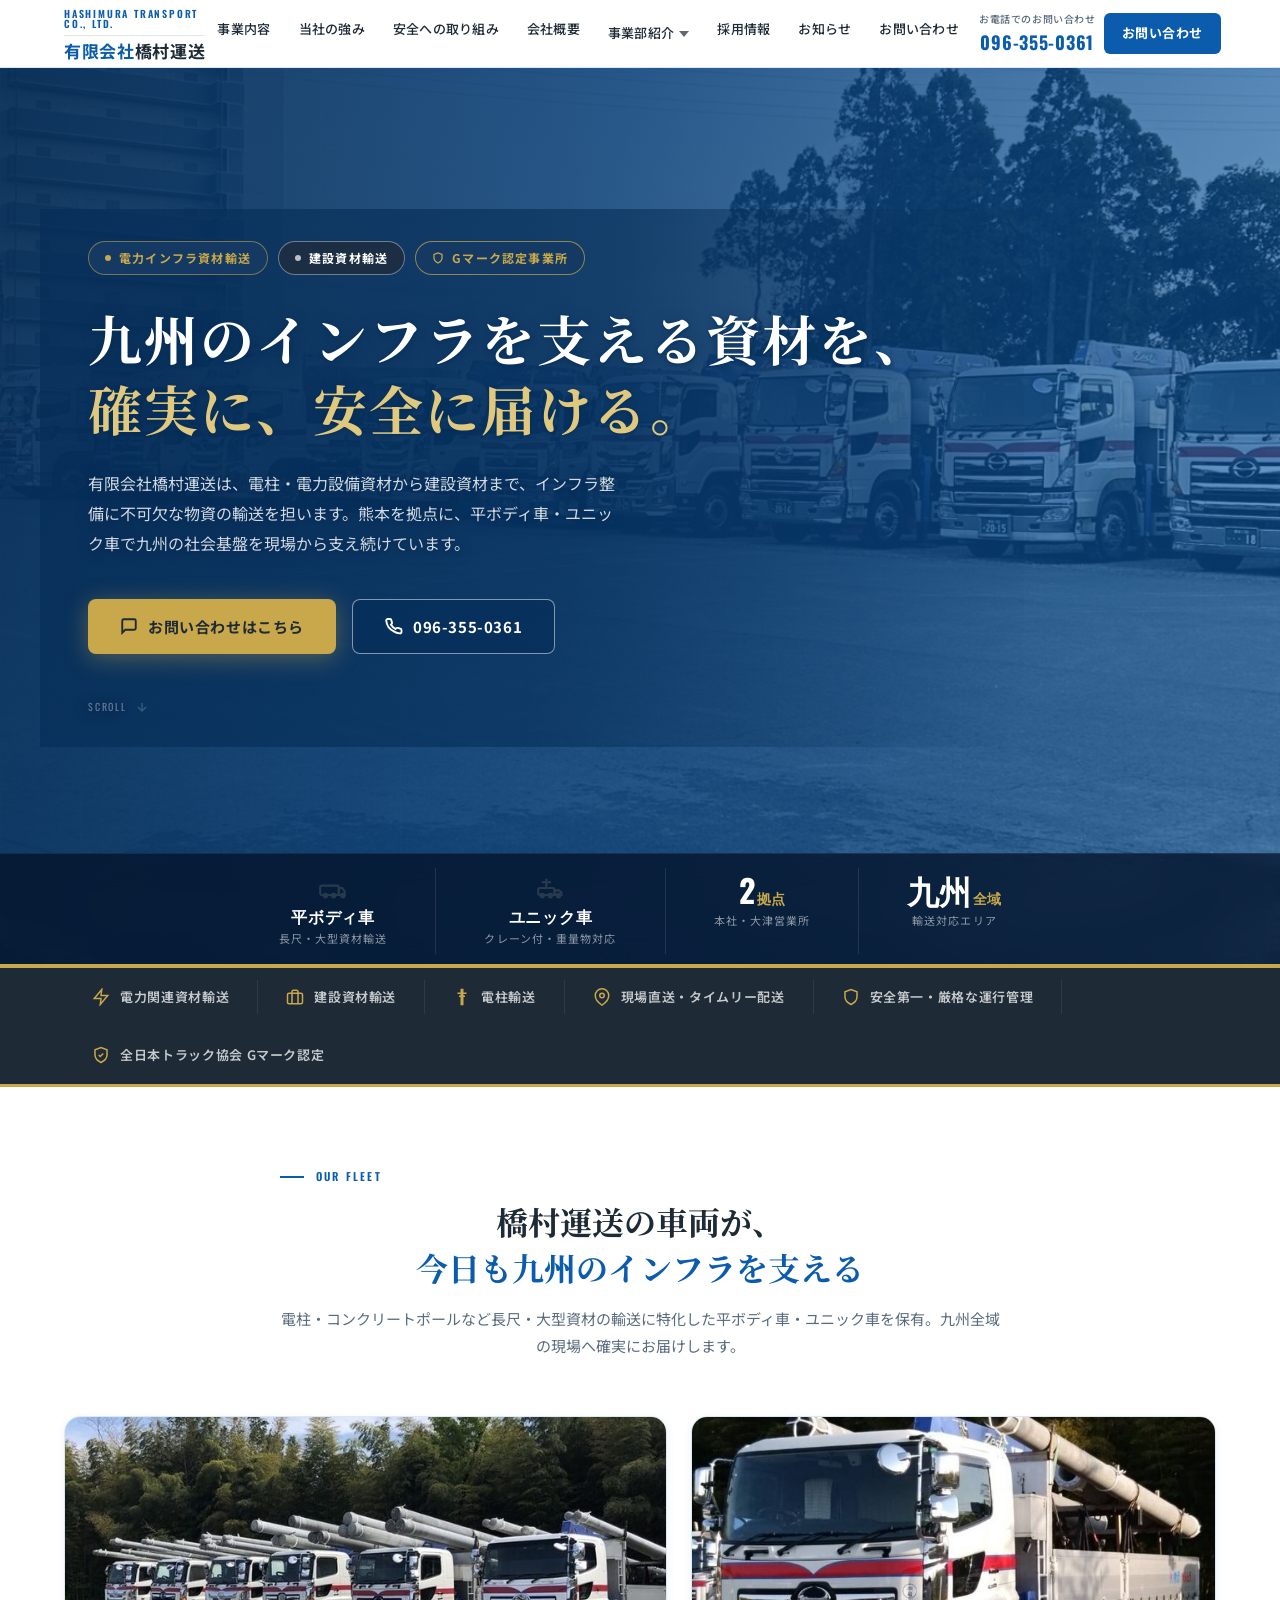
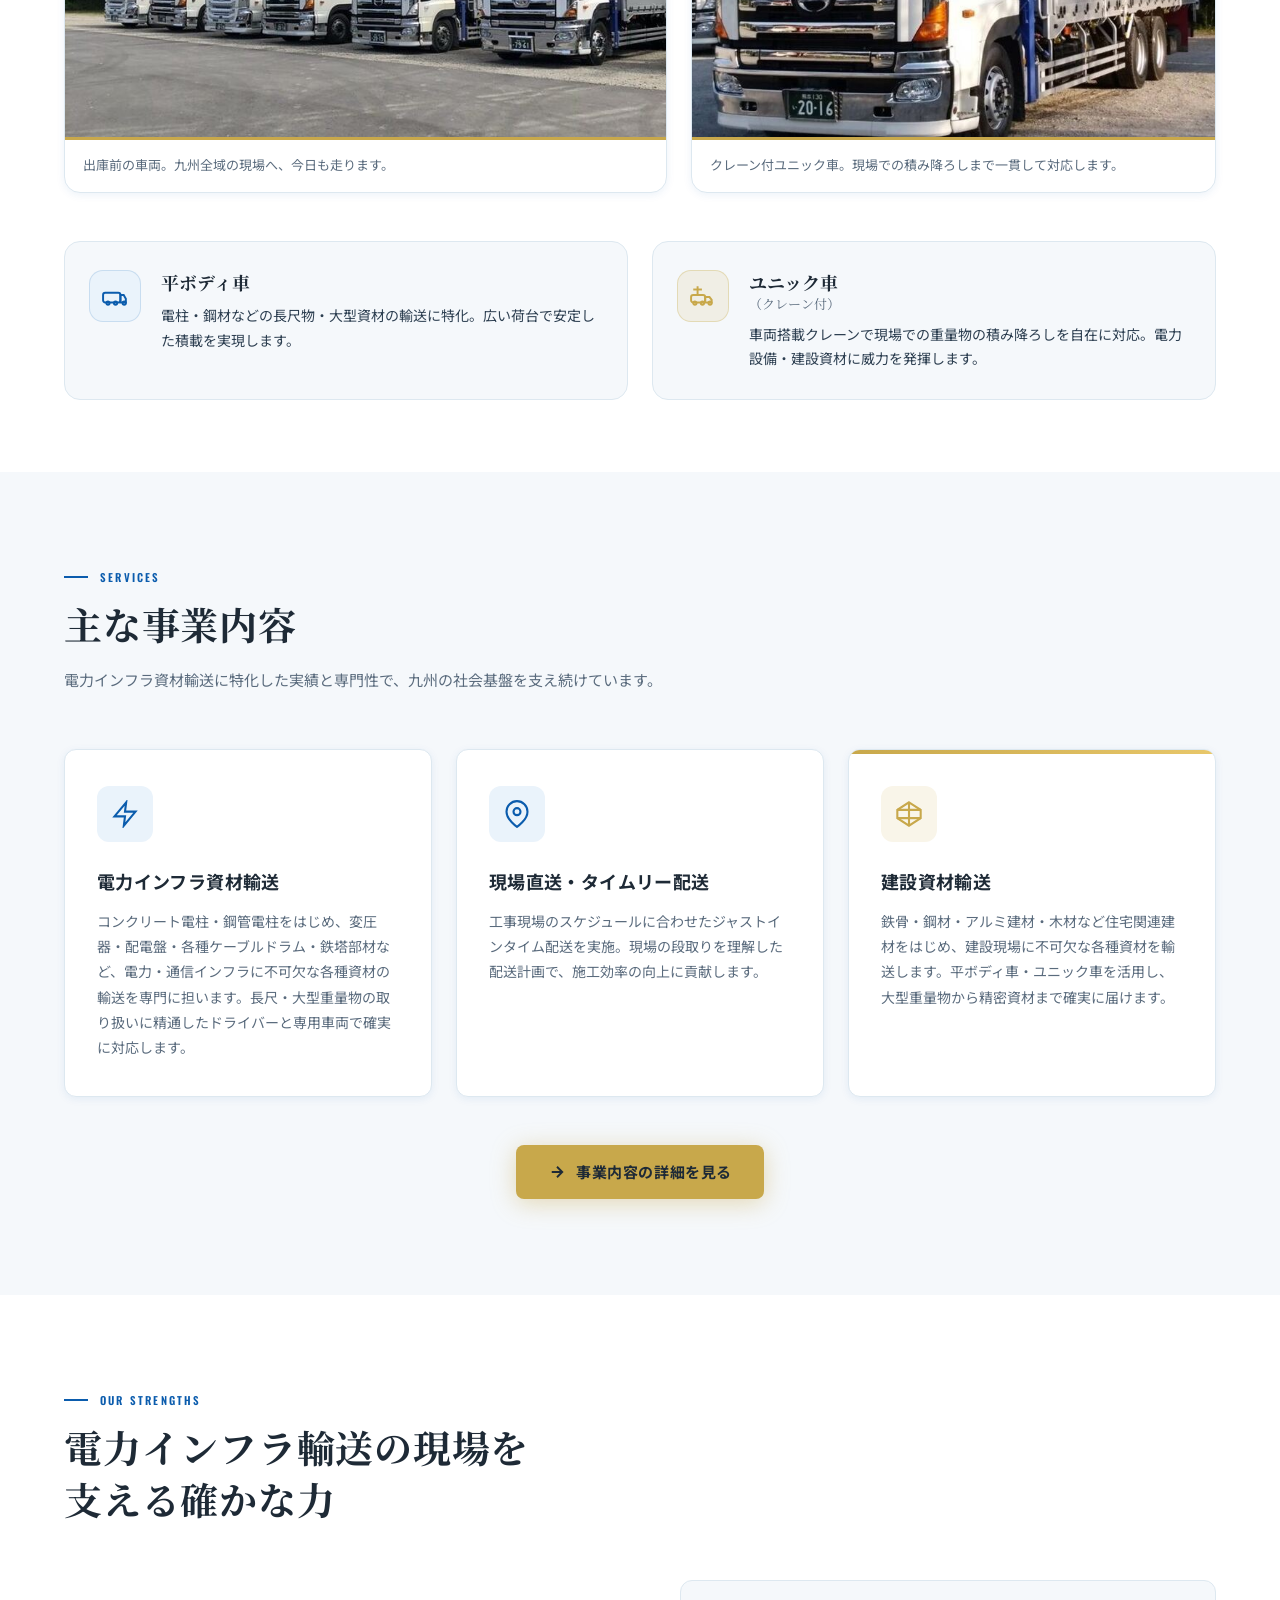
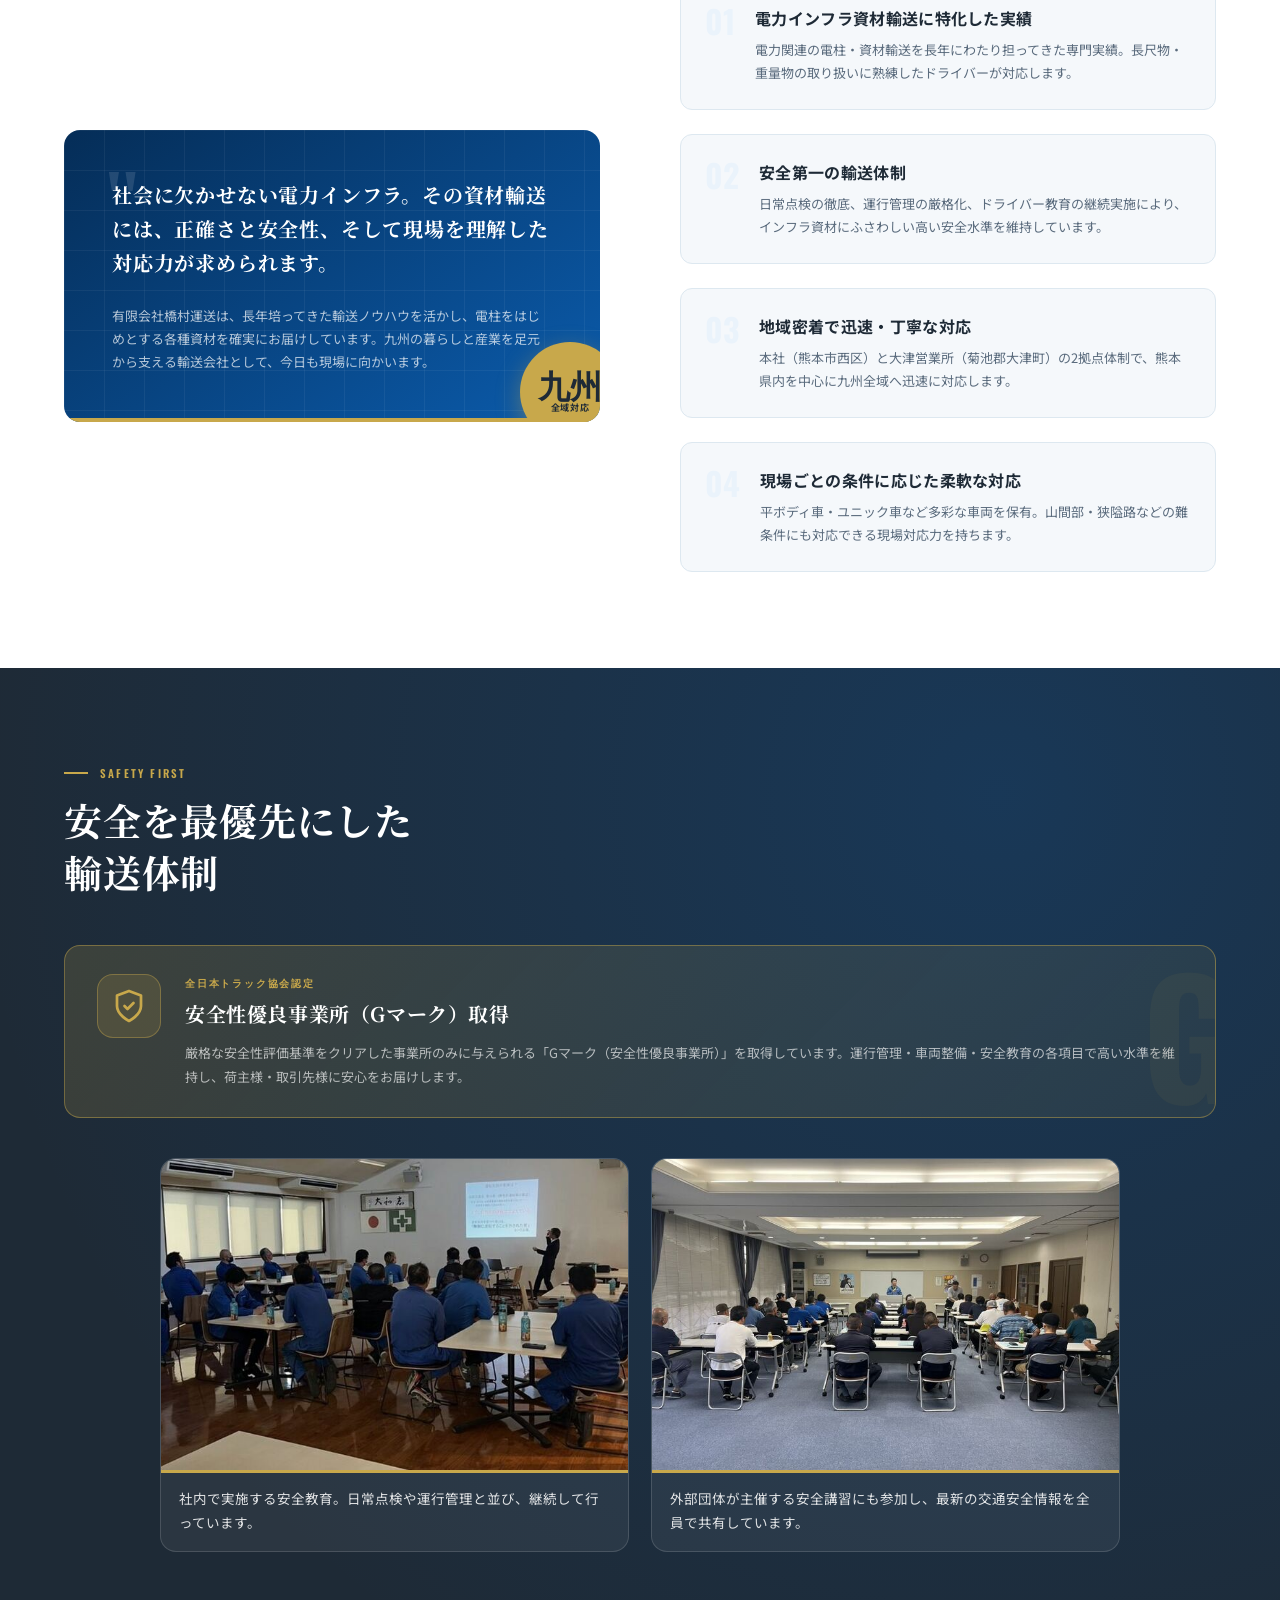
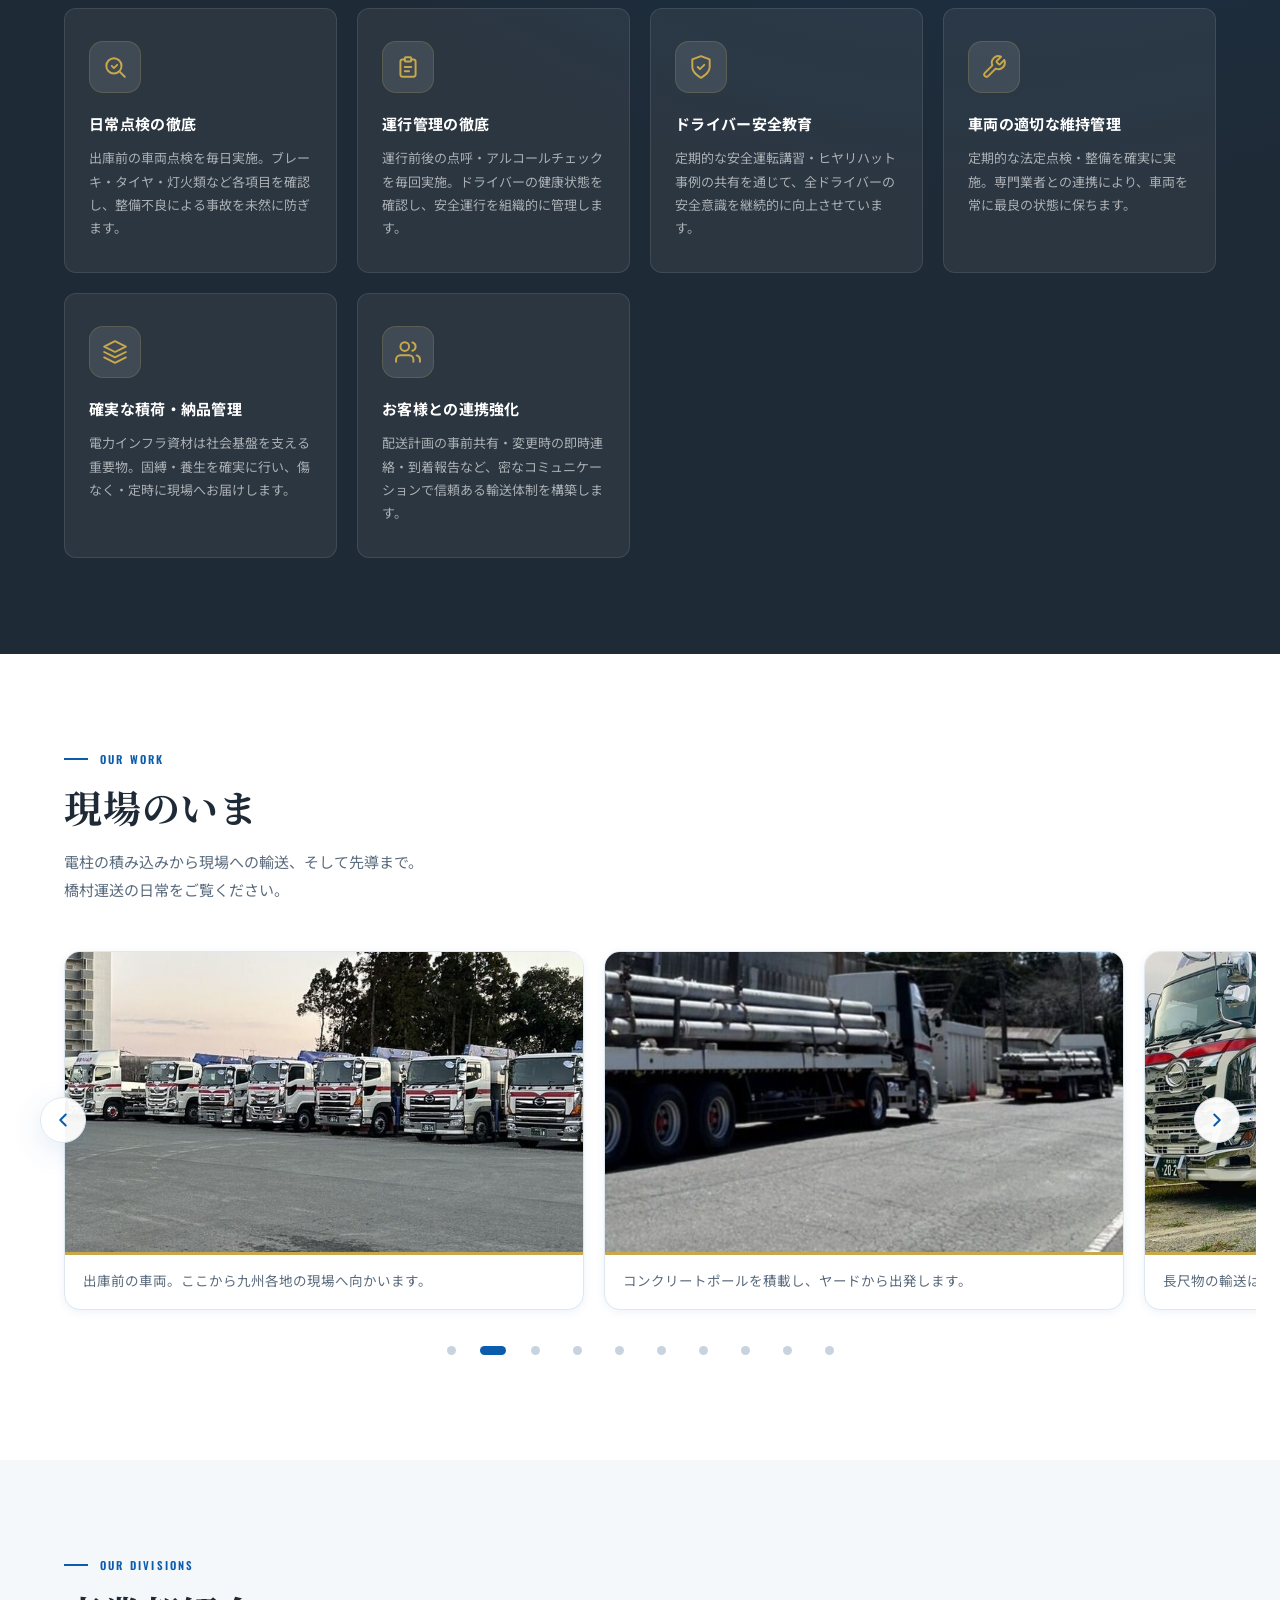
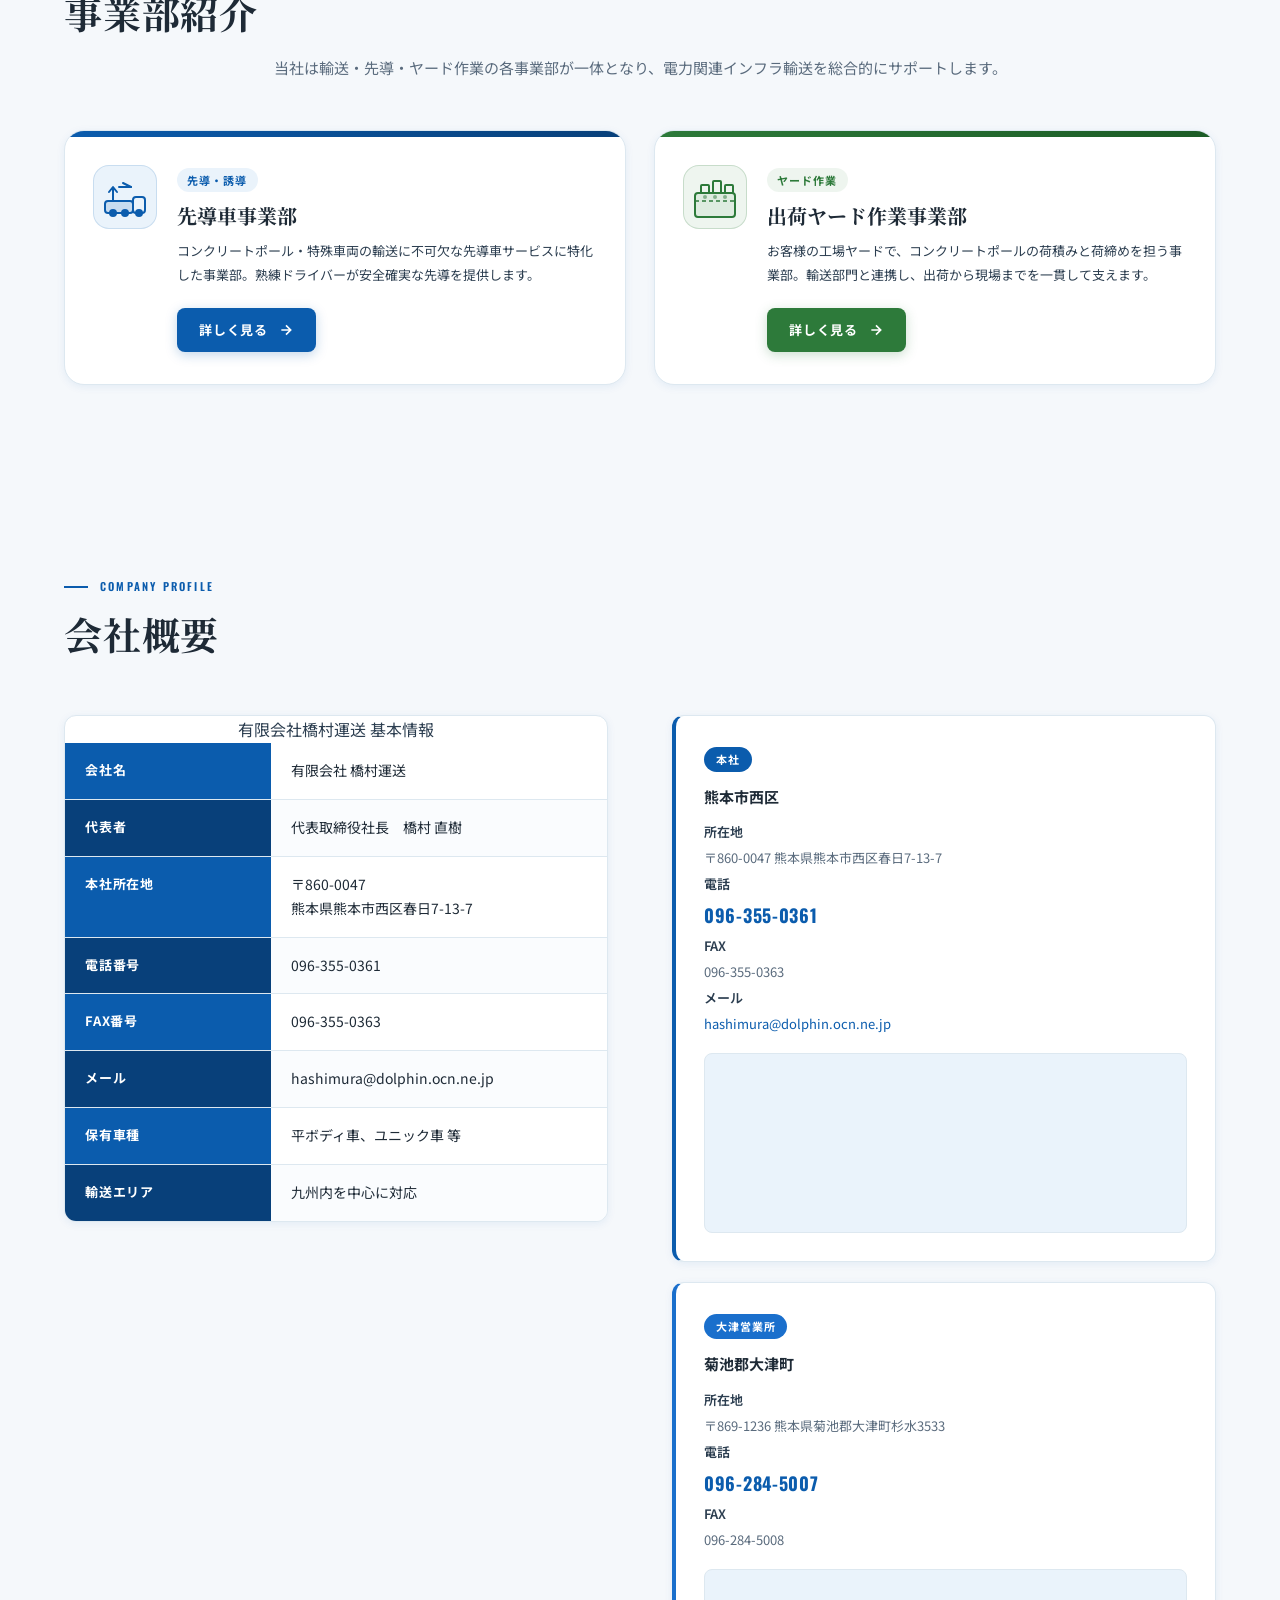
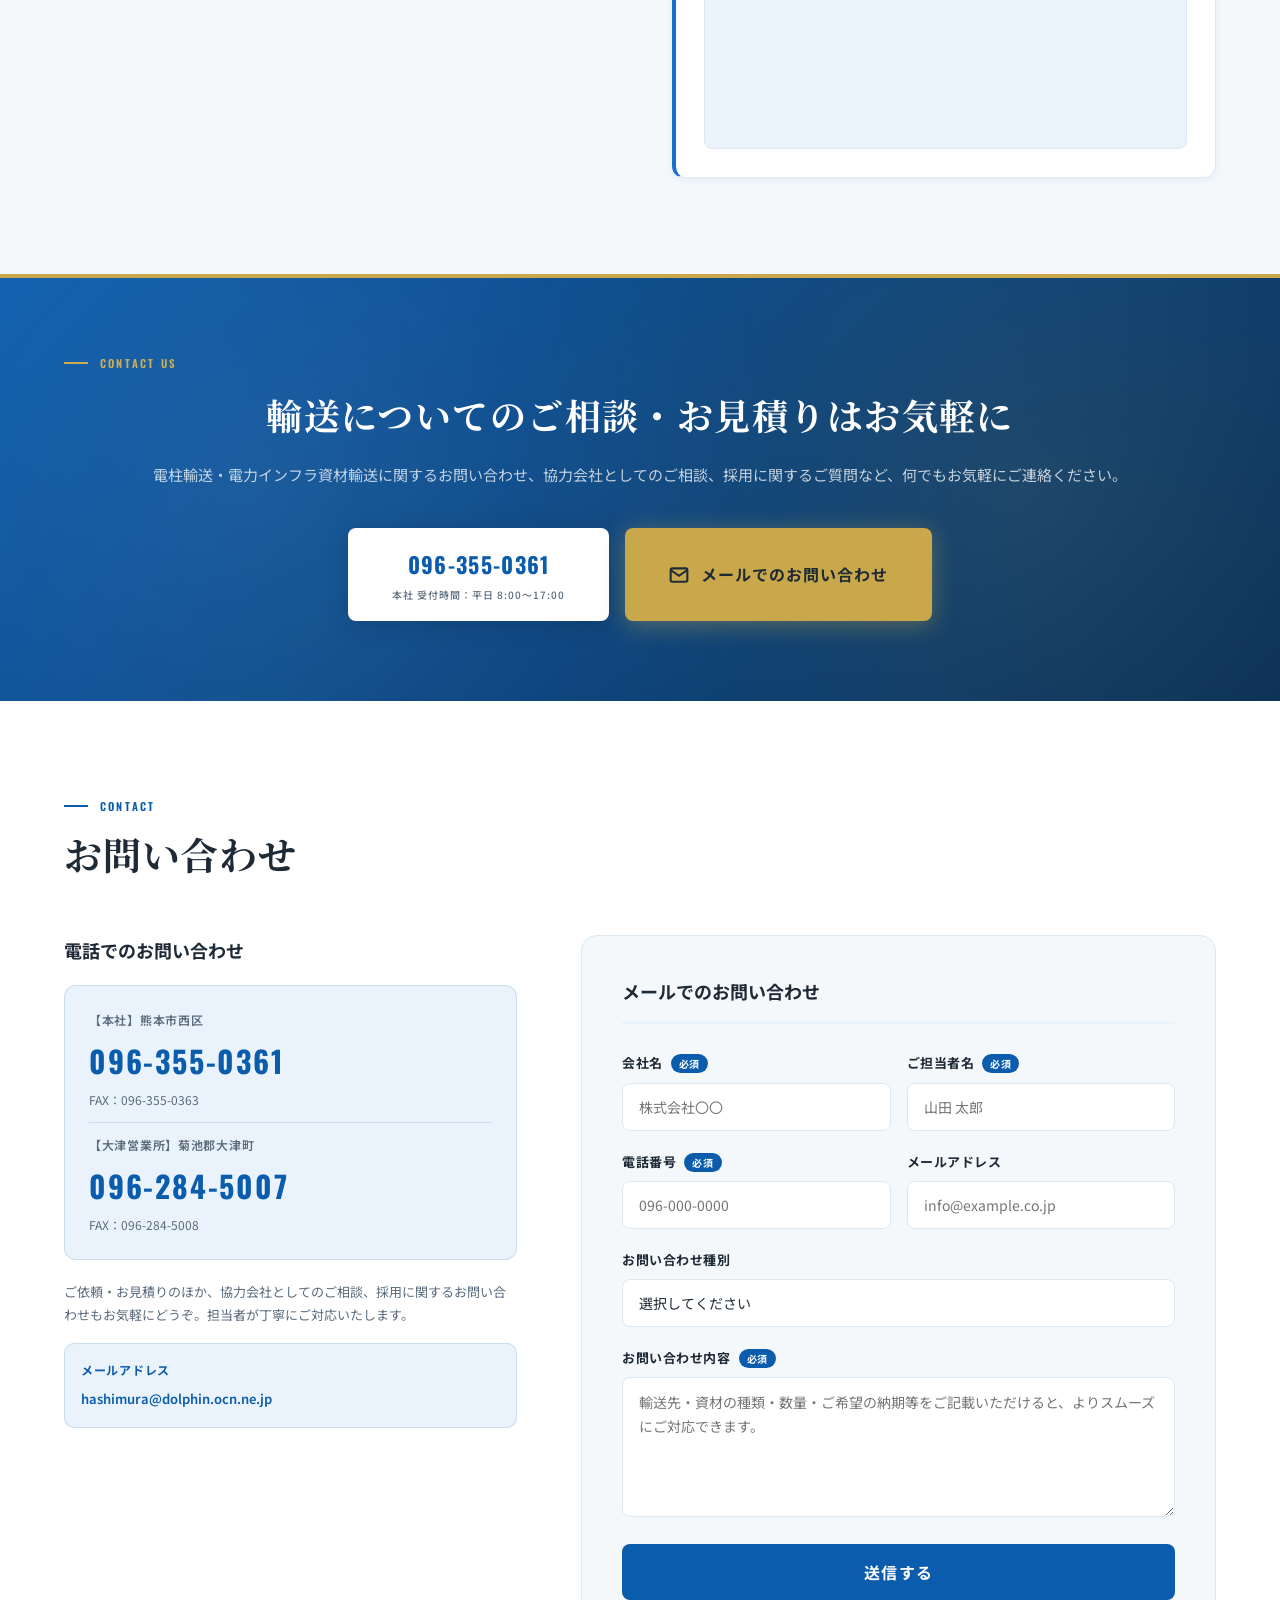
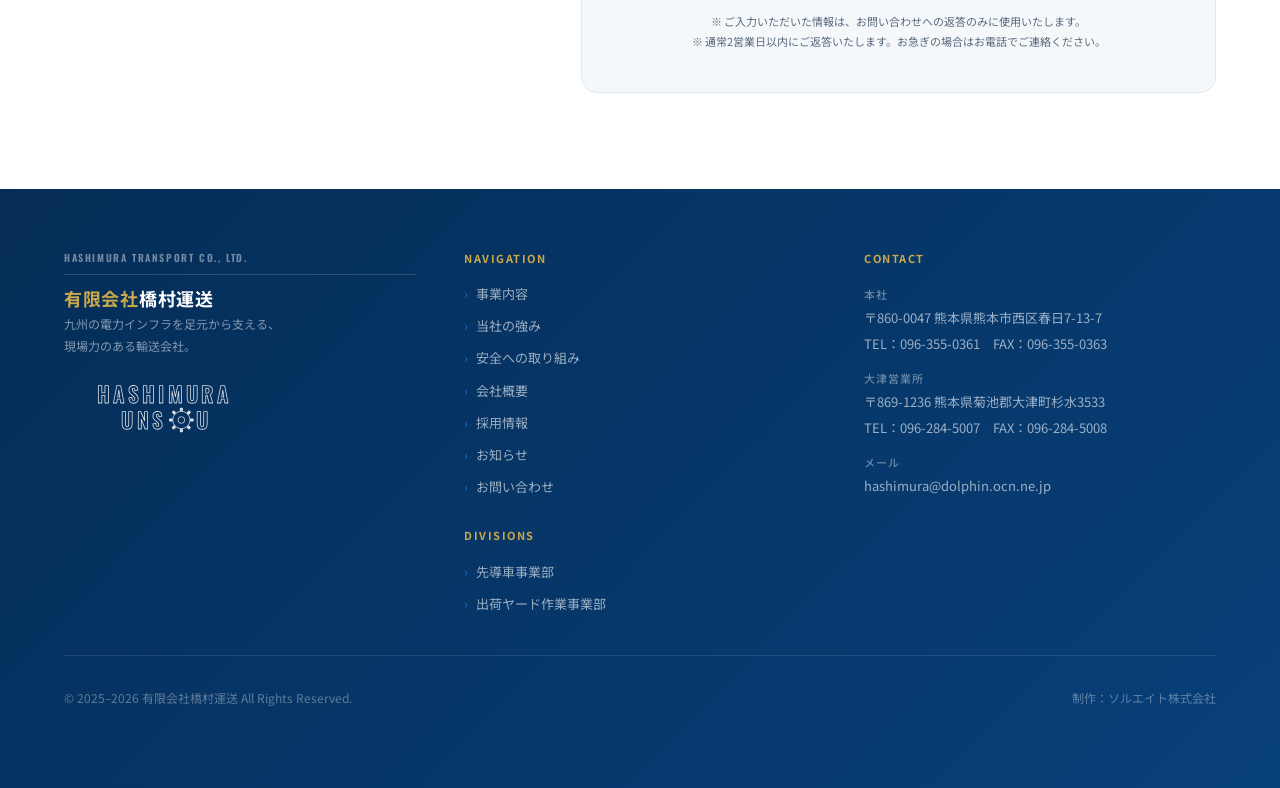
==== index.html @ cd1133f1 "現場写真を追加（荷積み作業・安全講習・更新車両） - 出荷ヤード作業事業部に荷積み／クレーン作業の写真2枚を追加。   訂正済みの業務範囲（段取り・荷積み・荷締め・安全確認）に対応する   作業風景が" ====
<!DOCTYPE html>
<html lang="ja">
<head>
<meta charset="UTF-8">
<meta name="viewport" content="width=device-width, initial-scale=1.0">

<!-- ファビコン・テーマカラー -->
<link rel="icon" href="favicon.ico" sizes="any">
<link rel="icon" type="image/svg+xml" href="images/favicon.svg">
<link rel="apple-touch-icon" href="images/ogp.jpg">
<meta name="theme-color" content="#0B5CAD">

<!-- SEO基本メタタグ -->
<title>有限会社橋村運送｜熊本の電力インフラ資材輸送・Gマーク認定事業所</title>
<meta name="description" content="有限会社橋村運送は熊本を拠点に、電柱輸送をはじめとする電力関連資材輸送・建設資材輸送を行う運送会社です。全日本トラック協会Gマーク認定事業所。安全・確実・丁寧な輸送で地域インフラを支えます。">
<meta name="keywords" content="有限会社橋村運送,熊本 運送会社,電柱輸送 熊本,電力インフラ資材輸送,電力関連 資材輸送,建設資材輸送,インフラ輸送 熊本,Gマーク認定,安全性優良事業所">
<meta name="author" content="有限会社橋村運送">
<meta name="robots" content="index, follow">
<link rel="canonical" href="https://yamaguchig5167-afk.github.io/hashimura-transport/">

<!-- OGP（SNSシェア用）-->
<meta property="og:type"        content="website">
<meta property="og:url"         content="https://yamaguchig5167-afk.github.io/hashimura-transport/">
<meta property="og:title"       content="有限会社橋村運送｜熊本の電力インフラ資材輸送・電柱輸送">
<meta property="og:description" content="電柱輸送をはじめとする電力関連・建設資材輸送を行う熊本の運送会社。安全・確実・丁寧な輸送で地域インフラを支えます。">
<meta property="og:image"       content="https://yamaguchig5167-afk.github.io/hashimura-transport/images/ogp.jpg">
<meta property="og:locale"      content="ja_JP">
<meta property="og:site_name"   content="有限会社橋村運送">

<!-- Twitter Card -->
<meta name="twitter:card"        content="summary_large_image">
<meta name="twitter:title"       content="有限会社橋村運送｜熊本の電力インフラ資材輸送">
<meta name="twitter:description" content="電柱輸送をはじめとする電力関連・建設資材輸送を行う熊本の運送会社。">
<meta name="twitter:image"       content="https://yamaguchig5167-afk.github.io/hashimura-transport/images/ogp.jpg">

<!-- 構造化データ（LocalBusiness） -->
<script type="application/ld+json">
{
  "@context": "https://schema.org",
  "@type": "MovingCompany",
  "name": "有限会社橋村運送",
  "alternateName": "Hashimura Transport Co., Ltd.",
  "url": "https://yamaguchig5167-afk.github.io/hashimura-transport/",
  "logo": "https://yamaguchig5167-afk.github.io/hashimura-transport/images/site-logo.svg",
  "image": "https://yamaguchig5167-afk.github.io/hashimura-transport/images/ogp.jpg",
  "description": "電柱輸送をはじめとする電力関連・建設資材輸送を行う熊本の運送会社",
  "address": {
    "@type": "PostalAddress",
    "streetAddress": "春日7-13-7",
    "addressLocality": "熊本市西区",
    "addressRegion": "熊本県",
    "postalCode": "860-0047",
    "addressCountry": "JP"
  },
  "geo": {
    "@type": "GeoCoordinates",
    "latitude": 32.7967,
    "longitude": 130.6785
  },
  "telephone": "+81-96-355-0361",
  "faxNumber": "+81-96-355-0363",
  "email": "hashimura@dolphin.ocn.ne.jp",
  "founder": {
    "@type": "Person",
    "name": "橋村 直樹"
  },
  "numberOfEmployees": {
    "@type": "QuantitativeValue",
    "value": 20
  },
  "areaServed": {
    "@type": "GeoCircle",
    "geoMidpoint": {
      "@type": "GeoCoordinates",
      "latitude": 33.0,
      "longitude": 130.5
    },
    "geoRadius": "200000"
  },
  "openingHoursSpecification": {
    "@type": "OpeningHoursSpecification",
    "dayOfWeek": ["Monday","Tuesday","Wednesday","Thursday","Friday"],
    "opens": "08:00",
    "closes": "17:00"
  }
}
</script>

<!-- フォント -->
<link rel="preconnect" href="https://fonts.googleapis.com">
<link rel="preconnect" href="https://fonts.gstatic.com" crossorigin>
<link href="https://fonts.googleapis.com/css2?family=Noto+Sans+JP:wght@300;400;500;700;900&family=Noto+Serif+JP:wght@400;600;700&family=Oswald:wght@400;600;700&display=swap" rel="stylesheet">

<!-- スタイルシート -->
<link rel="stylesheet" href="css/style.css">
</head>
<body>

<!-- ===== ヘッダー ===== -->
<header class="site-header" role="banner">
  <div class="site-header__inner">
    <a href="#top" class="logo" aria-label="有限会社橋村運送 トップへ">
      <span class="logo__en">Hashimura Transport Co., Ltd.</span>
      <span class="logo__jp"><span>有限会社</span>橋村運送</span>
    </a>
    <nav class="header-nav" aria-label="メインナビゲーション">
      <ul class="nav__links">
        <li><a href="services.html">事業内容</a></li>
        <li><a href="#strengths">当社の強み</a></li>
        <li><a href="#safety">安全への取り組み</a></li>
        <li><a href="#company">会社概要</a></li>
        <li class="has-dropdown">
          <a href="#group" class="dropdown-trigger" aria-haspopup="true">事業部紹介
            <svg width="10" height="10" viewBox="0 0 10 6" fill="currentColor" aria-hidden="true"><path d="M0 0l5 6 5-6z"/></svg>
          </a>
          <ul class="nav__dropdown" role="menu">
            <li role="menuitem"><a href="pilot-car.html">先導車事業部</a></li>
            <li role="menuitem"><a href="yard-operations.html">出荷ヤード作業事業部</a></li>
          </ul>
        </li>
        <li><a href="recruit.html">採用情報</a></li>
        <li><a href="news.html">お知らせ</a></li>
        <li><a href="#contact">お問い合わせ</a></li>
      </ul>
      <div class="header-tel">
        <small>お電話でのお問い合わせ</small>
        <a href="tel:0963550361" aria-label="電話番号 096-355-0361">096-355-0361</a>
      </div>
      <a href="#contact" class="btn-contact-header">お問い合わせ</a>
    </nav>
    <button class="hamburger" aria-label="メニューを開く" aria-expanded="false">
      <span class="hamburger__line"></span>
      <span class="hamburger__line"></span>
      <span class="hamburger__line"></span>
    </button>
  </div>
</header>

<!-- モバイルドロワー -->
<nav class="nav-drawer" aria-label="モバイルメニュー">
  <ul class="nav-drawer__links">
    <li><a href="services.html">事業内容</a></li>
    <li><a href="#strengths">当社の強み</a></li>
    <li><a href="#safety">安全への取り組み</a></li>
    <li><a href="#company">会社概要</a></li>
    <li class="nav-drawer__group-label">事業部紹介</li>
    <li class="nav-drawer__sub"><a href="pilot-car.html">先導車事業部</a></li>
    <li class="nav-drawer__sub"><a href="yard-operations.html">出荷ヤード作業事業部</a></li>
    <li><a href="recruit.html">採用情報</a></li>
    <li><a href="news.html">お知らせ</a></li>
    <li><a href="#contact">お問い合わせ</a></li>
  </ul>
  <div class="nav-drawer__tel">
    <a href="tel:0963550361">
      <svg width="18" height="18" viewBox="0 0 24 24" fill="none" stroke="currentColor" stroke-width="2.5" stroke-linecap="round" aria-hidden="true"><path d="M22 16.92v3a2 2 0 0 1-2.18 2 19.79 19.79 0 0 1-8.63-3.07A19.5 19.5 0 0 1 4.69 13.5 19.79 19.79 0 0 1 1.61 4.87 2 2 0 0 1 3.59 2.69h3a2 2 0 0 1 2 1.72c.127.96.361 1.903.7 2.81a2 2 0 0 1-.45 2.11L7.91 10a16 16 0 0 0 6 6l.92-.92a2 2 0 0 1 2.11-.45c.907.339 1.85.573 2.81.7A2 2 0 0 1 21.73 17.5z"/></svg>
      096-355-0361
    </a>
  </div>
</nav>

<!-- モバイル固定電話バー -->
<div class="mobile-tel-bar" role="complementary" aria-label="電話でのお問い合わせ">
  <a href="tel:0963550361" aria-label="本社に電話する 096-355-0361">
    <svg width="18" height="18" viewBox="0 0 24 24" fill="none" stroke="currentColor" stroke-width="2.5" stroke-linecap="round" aria-hidden="true"><path d="M22 16.92v3a2 2 0 0 1-2.18 2 19.79 19.79 0 0 1-8.63-3.07A19.5 19.5 0 0 1 4.69 13.5 19.79 19.79 0 0 1 1.61 4.87 2 2 0 0 1 3.59 2.69h3a2 2 0 0 1 2 1.72c.127.96.361 1.903.7 2.81a2 2 0 0 1-.45 2.11L7.91 10a16 16 0 0 0 6 6l.92-.92a2 2 0 0 1 2.11-.45c.907.339 1.85.573 2.81.7A2 2 0 0 1 21.73 17.5z"/></svg>
    096-355-0361（本社）
  </a>
</div>

<!-- ===== ヒーローセクション ===== -->
<section id="top" class="hero" aria-label="メインビジュアル">
  <!-- 背景 -->
  <div class="hero__bg" aria-hidden="true"></div>

  <div class="hero__content">
    <div class="hero__badges">
      <span class="hero__badge">電力インフラ資材輸送</span>
      <span class="hero__badge hero__badge--secondary">建設資材輸送</span>
      <span class="hero__badge hero__badge--g">
        <svg width="12" height="12" viewBox="0 0 24 24" fill="none" stroke="currentColor" stroke-width="2.5" aria-hidden="true"><path d="M12 22s8-4 8-10V5l-8-3-8 3v7c0 6 8 10 8 10z"/></svg>
        Gマーク認定事業所
      </span>
    </div>
    <h1 class="hero__headline">
      九州のインフラを支える資材を、<br>
      <em>確実に、安全に届ける。</em>
    </h1>
    <p class="hero__sub">
      有限会社橋村運送は、電柱・電力設備資材から建設資材まで、インフラ整備に不可欠な物資の輸送を担います。熊本を拠点に、平ボディ車・ユニック車で九州の社会基盤を現場から支え続けています。
    </p>
    <div class="hero__ctas">
      <a href="#contact" class="btn btn--primary">
        <svg width="18" height="18" viewBox="0 0 24 24" fill="none" stroke="currentColor" stroke-width="2.5" aria-hidden="true"><path d="M21 15a2 2 0 0 1-2 2H7l-4 4V5a2 2 0 0 1 2-2h14a2 2 0 0 1 2 2z"/></svg>
        お問い合わせはこちら
      </a>
      <a href="tel:0963550361" class="btn btn--outline">
        <svg width="18" height="18" viewBox="0 0 24 24" fill="none" stroke="currentColor" stroke-width="2.5" aria-hidden="true"><path d="M22 16.92v3a2 2 0 0 1-2.18 2 19.79 19.79 0 0 1-8.63-3.07A19.5 19.5 0 0 1 4.69 13.5 19.79 19.79 0 0 1 1.61 4.87 2 2 0 0 1 3.59 2.69h3a2 2 0 0 1 2 1.72c.127.96.361 1.903.7 2.81a2 2 0 0 1-.45 2.11L7.91 10a16 16 0 0 0 6 6l.92-.92a2 2 0 0 1 2.11-.45c.907.339 1.85.573 2.81.7A2 2 0 0 1 21.73 17.5z"/></svg>
        096-355-0361
      </a>
    </div>

    <!-- スクロールダウン誘導 -->
    <div class="hero__scroll-hint" aria-hidden="true">
      <span>Scroll</span>
      <svg width="14" height="14" viewBox="0 0 24 24" fill="none" stroke="currentColor" stroke-width="2.5" aria-hidden="true"><path d="M12 5v14M5 12l7 7 7-7"/></svg>
    </div>
  </div>

  <!-- 統計バー（フル幅・底面）→ 車両タイプ表示 -->
  <div class="hero__stats" aria-label="保有車両タイプ">
    <div class="stat__item">
      <!-- 平ボディ車アイコン -->
      <svg class="stat__icon" viewBox="0 0 24 24" fill="none" stroke="currentColor" stroke-width="1.8" aria-hidden="true" width="28" height="28">
        <rect x="1" y="10" width="16" height="8" rx="1.5"/>
        <path d="M17 12h3l2 3v3h-5v-6z"/>
        <circle cx="5.5" cy="18.5" r="1.5"/>
        <circle cx="12.5" cy="18.5" r="1.5"/>
        <circle cx="20.5" cy="18.5" r="1.5"/>
      </svg>
      <div class="stat__num stat__num--type">平ボディ車</div>
      <div class="stat__label">長尺・大型資材輸送</div>
    </div>
    <div class="stat__divider" aria-hidden="true"></div>
    <div class="stat__item">
      <!-- ユニック車アイコン -->
      <svg class="stat__icon" viewBox="0 0 24 24" fill="none" stroke="currentColor" stroke-width="1.8" aria-hidden="true" width="28" height="28">
        <rect x="1" y="12" width="14" height="6" rx="1.5"/>
        <path d="M15 14h4l2 2v2h-6v-4z"/>
        <line x1="8" y1="4" x2="8" y2="12"/>
        <line x1="4" y1="7" x2="12" y2="7"/>
        <circle cx="4.5" cy="18.5" r="1.5"/>
        <circle cx="11.5" cy="18.5" r="1.5"/>
        <circle cx="18.5" cy="18.5" r="1.5"/>
      </svg>
      <div class="stat__num stat__num--type">ユニック車</div>
      <div class="stat__label">クレーン付・重量物対応</div>
    </div>
    <div class="stat__divider" aria-hidden="true"></div>
    <div class="stat__item">
      <div class="stat__num" data-count="2">0<span>拠点</span></div>
      <div class="stat__label">本社・大津営業所</div>
    </div>
    <div class="stat__divider" aria-hidden="true"></div>
    <div class="stat__item">
      <div class="stat__num">九州<span>全域</span></div>
      <div class="stat__label">輸送対応エリア</div>
    </div>
  </div>
</section>

<!-- ===== トラストストリップ（実績・対応サービス） ===== -->
<div class="trust-strip" aria-label="対応サービス">
  <div class="trust-strip__inner">
    <div class="trust-item">
      <svg class="trust-item__icon" viewBox="0 0 24 24" fill="none" stroke="currentColor" stroke-width="2" aria-hidden="true"><path d="M13 2L3 14h9l-1 8 10-12h-9l1-8z"/></svg>
      <span>電力関連資材輸送</span>
    </div>
    <span class="trust-strip__divider" aria-hidden="true"></span>
    <div class="trust-item">
      <svg class="trust-item__icon" viewBox="0 0 24 24" fill="none" stroke="currentColor" stroke-width="2" aria-hidden="true"><rect x="2" y="7" width="20" height="14" rx="2"/><path d="M16 21V5a2 2 0 0 0-2-2h-4a2 2 0 0 0-2 2v16"/></svg>
      <span>建設資材輸送</span>
    </div>
    <span class="trust-strip__divider" aria-hidden="true"></span>
    <div class="trust-item">
      <svg class="trust-item__icon" viewBox="0 0 24 24" fill="none" stroke="currentColor" stroke-width="2" aria-hidden="true"><rect x="11" y="2" width="2" height="20"/><line x1="6" y1="7" x2="18" y2="7"/><line x1="8" y1="11" x2="16" y2="11"/></svg>
      <span>電柱輸送</span>
    </div>
    <span class="trust-strip__divider" aria-hidden="true"></span>
    <div class="trust-item">
      <svg class="trust-item__icon" viewBox="0 0 24 24" fill="none" stroke="currentColor" stroke-width="2" aria-hidden="true"><path d="M21 10c0 7-9 13-9 13s-9-6-9-13a9 9 0 0 1 18 0z"/><circle cx="12" cy="10" r="3"/></svg>
      <span>現場直送・タイムリー配送</span>
    </div>
    <span class="trust-strip__divider" aria-hidden="true"></span>
    <div class="trust-item">
      <svg class="trust-item__icon" viewBox="0 0 24 24" fill="none" stroke="currentColor" stroke-width="2" aria-hidden="true"><path d="M12 22s8-4 8-10V5l-8-3-8 3v7c0 6 8 10 8 10z"/></svg>
      <span>安全第一・厳格な運行管理</span>
    </div>
    <span class="trust-strip__divider" aria-hidden="true"></span>
    <div class="trust-item trust-item--g">
      <svg class="trust-item__icon" viewBox="0 0 24 24" fill="none" stroke="currentColor" stroke-width="2" aria-hidden="true"><path d="M12 22s8-4 8-10V5l-8-3-8 3v7c0 6 8 10 8 10z"/><path d="M9 12l2 2 4-4"/></svg>
      <span>全日本トラック協会 Gマーク認定</span>
    </div>
  </div>
</div>

<!-- ===== 保有車両セクション ===== -->
<section class="fleet-section" aria-label="保有車両紹介">
  <div class="container">
    <div class="fleet-section__header fade-in">
      <p class="section__label">Our Fleet</p>
      <h2 class="fleet-section__title">橋村運送の車両が、<br><em>今日も九州のインフラを支える</em></h2>
      <p class="fleet-section__lead">電柱・コンクリートポールなど長尺・大型資材の輸送に特化した平ボディ車・ユニック車を保有。九州全域の現場へ確実にお届けします。</p>
    </div>
  </div>

  <!-- 実車両の写真 -->
  <div class="container">
    <div class="fleet-photos fade-in">
      <figure class="fleet-photo">
        <img src="images/fleet-lineup.jpg" srcset="images/fleet-lineup-sm.jpg 480w, images/fleet-lineup-md.jpg 720w, images/fleet-lineup.jpg 900w" sizes="(max-width: 600px) 88vw, (max-width: 900px) 60vw, 560px" width="870" height="520" loading="lazy"
             alt="出庫を待つ橋村運送の車両群。クレーンを搭載した平ボディ車が並ぶ">
        <figcaption class="fleet-photo__caption">
          出庫前の車両。九州全域の現場へ、今日も走ります。
        </figcaption>
      </figure>
      <figure class="fleet-photo">
        <img src="images/fleet-unic.jpg" srcset="images/fleet-unic-sm.jpg 480w, images/fleet-unic-md.jpg 720w, images/fleet-unic.jpg 900w" sizes="(max-width: 600px) 88vw, (max-width: 900px) 60vw, 560px" width="870" height="700" loading="lazy"
             alt="コンクリートポールを積載した橋村運送のユニック車（クレーン付平ボディ車）">
        <figcaption class="fleet-photo__caption">
          クレーン付ユニック車。現場での積み降ろしまで一貫して対応します。
        </figcaption>
      </figure>
    </div>
  </div>

  <!-- 車両タイプカード -->
  <div class="container">
    <div class="truck-types fade-in">
      <div class="truck-type-card">
        <div class="truck-type-card__icon" aria-hidden="true">
          <svg viewBox="0 0 24 24" fill="none" stroke="currentColor" stroke-width="1.8">
            <rect x="1" y="9" width="16" height="9" rx="2"/>
            <path d="M17 11h3l2 3.5V18h-5v-7z"/>
            <circle cx="5.5" cy="18.5" r="1.5"/>
            <circle cx="12.5" cy="18.5" r="1.5"/>
            <circle cx="20.5" cy="18.5" r="1.5"/>
          </svg>
        </div>
        <div class="truck-type-card__body">
          <h3 class="truck-type-card__name">平ボディ車</h3>
          <p class="truck-type-card__desc">電柱・鋼材などの長尺物・大型資材の輸送に特化。広い荷台で安定した積載を実現します。</p>
        </div>
      </div>
      <div class="truck-type-card">
        <div class="truck-type-card__icon truck-type-card__icon--gold" aria-hidden="true">
          <svg viewBox="0 0 24 24" fill="none" stroke="currentColor" stroke-width="1.8">
            <rect x="1" y="11" width="13" height="7" rx="2"/>
            <path d="M14 13h4l2 2.5V18h-6v-5z"/>
            <line x1="7" y1="3" x2="7" y2="11"/>
            <line x1="3" y1="6" x2="11" y2="6"/>
            <circle cx="4.5" cy="18.5" r="1.5"/>
            <circle cx="11.5" cy="18.5" r="1.5"/>
            <circle cx="18.5" cy="18.5" r="1.5"/>
          </svg>
        </div>
        <div class="truck-type-card__body">
          <h3 class="truck-type-card__name">ユニック車<span class="truck-type-card__sub">（クレーン付）</span></h3>
          <p class="truck-type-card__desc">車両搭載クレーンで現場での重量物の積み降ろしを自在に対応。電力設備・建設資材に威力を発揮します。</p>
        </div>
      </div>
    </div>
  </div>
</section>

<!-- ===== 事業内容 ===== -->
<section id="services" class="section section--light" aria-labelledby="services-title">
  <div class="container">
    <div class="fade-in">
      <p class="section__label">Services</p>
      <h2 id="services-title" class="section__title">主な事業内容</h2>
      <p class="section__desc">電力インフラ資材輸送に特化した実績と専門性で、九州の社会基盤を支え続けています。</p>
    </div>
    <div class="services__grid">
      <!-- 電柱・電力インフラ資材輸送（電柱輸送を統合） -->
      <article class="service-card fade-in fade-in--delay-1">
        <div class="service-card__icon" aria-hidden="true">
          <svg viewBox="0 0 24 24" stroke-width="1.8">
            <path d="M13 2L3 14h9l-1 8 10-12h-9l1-8z"/>
          </svg>
        </div>
        <h3 class="service-card__name">電力インフラ資材輸送</h3>
        <p class="service-card__desc">コンクリート電柱・鋼管電柱をはじめ、変圧器・配電盤・各種ケーブルドラム・鉄塔部材など、電力・通信インフラに不可欠な各種資材の輸送を専門に担います。長尺・大型重量物の取り扱いに精通したドライバーと専用車両で確実に対応します。</p>
      </article>
      <!-- 現場直送 -->
      <article class="service-card fade-in fade-in--delay-1">
        <div class="service-card__icon" aria-hidden="true">
          <svg viewBox="0 0 24 24" stroke-width="1.8">
            <path d="M21 10c0 7-9 13-9 13s-9-6-9-13a9 9 0 0 1 18 0z"/>
            <circle cx="12" cy="10" r="3"/>
          </svg>
        </div>
        <h3 class="service-card__name">現場直送・タイムリー配送</h3>
        <p class="service-card__desc">工事現場のスケジュールに合わせたジャストインタイム配送を実施。現場の段取りを理解した配送計画で、施工効率の向上に貢献します。</p>
      </article>
      <!-- 建設資材輸送（新規追加） -->
      <article class="service-card service-card--featured fade-in fade-in--delay-1">
        <div class="service-card__icon" aria-hidden="true">
          <svg viewBox="0 0 24 24" stroke-width="1.8">
            <polygon points="12 2 22 8.5 22 15.5 12 22 2 15.5 2 8.5 12 2"/>
            <line x1="12" y1="2" x2="12" y2="22"/>
            <line x1="2" y1="8.5" x2="22" y2="8.5"/>
            <line x1="2" y1="15.5" x2="22" y2="15.5"/>
          </svg>
        </div>
        <h3 class="service-card__name">建設資材輸送</h3>
        <p class="service-card__desc">鉄骨・鋼材・アルミ建材・木材など住宅関連建材をはじめ、建設現場に不可欠な各種資材を輸送します。平ボディ車・ユニック車を活用し、大型重量物から精密資材まで確実に届けます。</p>
      </article>
    </div>

    <!-- 事業内容詳細ページへのCTA -->
    <div class="services__cta fade-in">
      <a href="services.html" class="btn btn--primary">
        <svg width="18" height="18" viewBox="0 0 24 24" fill="none" stroke="currentColor" stroke-width="2.5" aria-hidden="true"><path d="M5 12h14M12 5l7 7-7 7"/></svg>
        事業内容の詳細を見る
      </a>
    </div>
  </div>
</section>

<!-- ===== 当社の強み ===== -->
<section id="strengths" class="section" aria-labelledby="strengths-title">
  <div class="container">
    <div class="fade-in">
      <p class="section__label">Our Strengths</p>
      <h2 id="strengths-title" class="section__title">電力インフラ輸送の現場を<br>支える確かな力</h2>
    </div>
    <div class="strengths__layout">
      <!-- ビジュアルカード -->
      <div class="strengths__visual-card fade-in" aria-hidden="true">
        <div class="strengths__badge">
          <span class="strengths__badge-num">九州</span>
          <span class="strengths__badge-label">全域対応</span>
        </div>
        <p class="strengths__quote">
          社会に欠かせない電力インフラ。その資材輸送には、正確さと安全性、そして現場を理解した対応力が求められます。
        </p>
        <p class="strengths__quote-sub">
          有限会社橋村運送は、長年培ってきた輸送ノウハウを活かし、電柱をはじめとする各種資材を確実にお届けしています。九州の暮らしと産業を足元から支える輸送会社として、今日も現場に向かいます。
        </p>
      </div>
      <!-- 強みリスト -->
      <ul class="strengths__list fade-in">
        <li class="strength-item">
          <span class="strength-item__num" aria-hidden="true">01</span>
          <div class="strength-item__body">
            <h3 class="strength-item__name">電力インフラ資材輸送に特化した実績</h3>
            <p class="strength-item__desc">電力関連の電柱・資材輸送を長年にわたり担ってきた専門実績。長尺物・重量物の取り扱いに熟練したドライバーが対応します。</p>
          </div>
        </li>
        <li class="strength-item">
          <span class="strength-item__num" aria-hidden="true">02</span>
          <div class="strength-item__body">
            <h3 class="strength-item__name">安全第一の輸送体制</h3>
            <p class="strength-item__desc">日常点検の徹底、運行管理の厳格化、ドライバー教育の継続実施により、インフラ資材にふさわしい高い安全水準を維持しています。</p>
          </div>
        </li>
        <li class="strength-item">
          <span class="strength-item__num" aria-hidden="true">03</span>
          <div class="strength-item__body">
            <h3 class="strength-item__name">地域密着で迅速・丁寧な対応</h3>
            <p class="strength-item__desc">本社（熊本市西区）と大津営業所（菊池郡大津町）の2拠点体制で、熊本県内を中心に九州全域へ迅速に対応します。</p>
          </div>
        </li>
        <li class="strength-item">
          <span class="strength-item__num" aria-hidden="true">04</span>
          <div class="strength-item__body">
            <h3 class="strength-item__name">現場ごとの条件に応じた柔軟な対応</h3>
            <p class="strength-item__desc">平ボディ車・ユニック車など多彩な車両を保有。山間部・狭隘路などの難条件にも対応できる現場対応力を持ちます。</p>
          </div>
        </li>
      </ul>
    </div>
  </div>
</section>

<!-- ===== 安全への取り組み ===== -->
<section id="safety" class="section section--dark" aria-labelledby="safety-title">
  <div class="container">
    <div class="fade-in">
      <p class="section__label section__label--gold">Safety First</p>
      <h2 id="safety-title" class="section__title section__title--white">安全を最優先にした<br>輸送体制</h2>
    </div>
    <!-- Gマーク認定バナー -->
    <div class="g-mark-banner fade-in" role="note" aria-label="Gマーク認定事業所">
      <div class="g-mark-banner__icon" aria-hidden="true">
        <svg width="36" height="36" viewBox="0 0 24 24" fill="none" stroke="currentColor" stroke-width="1.8" stroke-linecap="round" stroke-linejoin="round"><path d="M12 22s8-4 8-10V5l-8-3-8 3v7c0 6 8 10 8 10z"/><path d="M9 12l2 2 4-4"/></svg>
      </div>
      <div class="g-mark-banner__body">
        <p class="g-mark-banner__label">全日本トラック協会認定</p>
        <p class="g-mark-banner__title">安全性優良事業所（Gマーク）取得</p>
        <p class="g-mark-banner__desc">厳格な安全性評価基準をクリアした事業所のみに与えられる「Gマーク（安全性優良事業所）」を取得しています。運行管理・車両整備・安全教育の各項目で高い水準を維持し、荷主様・取引先様に安心をお届けします。</p>
      </div>
    </div>

    <!-- 安全教育の様子 -->
    <div class="safety-photos fade-in">
      <figure class="safety-photo">
        <img src="images/safety-meeting.jpg" srcset="images/safety-meeting-sm.jpg 480w, images/safety-meeting-md.jpg 720w, images/safety-meeting.jpg 900w" sizes="(max-width: 780px) 88vw, 44vw" width="900" height="538" loading="lazy" decoding="async"
             alt="社内の会議室で行う安全教育。道路交通法をテーマにした資料を前に受講する様子">
        <figcaption class="safety-photo__caption">
          社内で実施する安全教育。日常点検や運行管理と並び、継続して行っています。
        </figcaption>
      </figure>
      <figure class="safety-photo">
        <img src="images/safety-training.jpg" srcset="images/safety-training-sm.jpg 480w, images/safety-training-md.jpg 720w, images/safety-training.jpg 900w" sizes="(max-width: 780px) 88vw, 44vw" width="900" height="609" loading="lazy" decoding="async"
             alt="外部会場で行われる安全講習を、多数のドライバーとともに受講する様子">
        <figcaption class="safety-photo__caption">
          外部団体が主催する安全講習にも参加し、最新の交通安全情報を全員で共有しています。
        </figcaption>
      </figure>
    </div>

    <ul class="safety__cards">
      <!-- 日常点検 -->
      <li class="safety-card fade-in fade-in--delay-1">
        <span class="safety-card__icon" aria-hidden="true">
          <svg viewBox="0 0 24 24"><circle cx="11" cy="11" r="7"/><path d="M16.5 16.5L21 21"/><path d="M9 11l2 2 3-3"/></svg>
        </span>
        <h3 class="safety-card__name">日常点検の徹底</h3>
        <p class="safety-card__desc">出庫前の車両点検を毎日実施。ブレーキ・タイヤ・灯火類など各項目を確認し、整備不良による事故を未然に防ぎます。</p>
        <div class="safety-card__bar" aria-hidden="true"></div>
      </li>
      <!-- 運行管理 -->
      <li class="safety-card fade-in fade-in--delay-2">
        <span class="safety-card__icon" aria-hidden="true">
          <svg viewBox="0 0 24 24"><path d="M9 5H7a2 2 0 0 0-2 2v12a2 2 0 0 0 2 2h10a2 2 0 0 0 2-2V7a2 2 0 0 0-2-2h-2"/><rect x="9" y="3" width="6" height="4" rx="1"/><path d="M9 12h6M9 16h4"/></svg>
        </span>
        <h3 class="safety-card__name">運行管理の徹底</h3>
        <p class="safety-card__desc">運行前後の点呼・アルコールチェックを毎回実施。ドライバーの健康状態を確認し、安全運行を組織的に管理します。</p>
        <div class="safety-card__bar" aria-hidden="true"></div>
      </li>
      <!-- 安全教育 -->
      <li class="safety-card fade-in fade-in--delay-3">
        <span class="safety-card__icon" aria-hidden="true">
          <svg viewBox="0 0 24 24"><path d="M12 22s8-4 8-10V5l-8-3-8 3v7c0 6 8 10 8 10z"/><path d="M9 12l2 2 4-4"/></svg>
        </span>
        <h3 class="safety-card__name">ドライバー安全教育</h3>
        <p class="safety-card__desc">定期的な安全運転講習・ヒヤリハット事例の共有を通じて、全ドライバーの安全意識を継続的に向上させています。</p>
        <div class="safety-card__bar" aria-hidden="true"></div>
      </li>
      <!-- 車両整備 -->
      <li class="safety-card fade-in fade-in--delay-1">
        <span class="safety-card__icon" aria-hidden="true">
          <svg viewBox="0 0 24 24"><path d="M14.7 6.3a1 1 0 0 0 0 1.4l1.6 1.6a1 1 0 0 0 1.4 0l3.77-3.77a6 6 0 0 1-7.94 7.94l-6.91 6.91a2.12 2.12 0 0 1-3-3l6.91-6.91a6 6 0 0 1 7.94-7.94l-3.76 3.76z"/></svg>
        </span>
        <h3 class="safety-card__name">車両の適切な維持管理</h3>
        <p class="safety-card__desc">定期的な法定点検・整備を確実に実施。専門業者との連携により、車両を常に最良の状態に保ちます。</p>
        <div class="safety-card__bar" aria-hidden="true"></div>
      </li>
      <!-- 積荷管理 -->
      <li class="safety-card fade-in fade-in--delay-2">
        <span class="safety-card__icon" aria-hidden="true">
          <svg viewBox="0 0 24 24"><polygon points="12 2 2 7 12 12 22 7 12 2"/><polyline points="2 17 12 22 22 17"/><polyline points="2 12 12 17 22 12"/></svg>
        </span>
        <h3 class="safety-card__name">確実な積荷・納品管理</h3>
        <p class="safety-card__desc">電力インフラ資材は社会基盤を支える重要物。固縛・養生を確実に行い、傷なく・定時に現場へお届けします。</p>
        <div class="safety-card__bar" aria-hidden="true"></div>
      </li>
      <!-- 連携強化 -->
      <li class="safety-card fade-in fade-in--delay-3">
        <span class="safety-card__icon" aria-hidden="true">
          <svg viewBox="0 0 24 24"><path d="M17 21v-2a4 4 0 0 0-4-4H5a4 4 0 0 0-4 4v2"/><circle cx="9" cy="7" r="4"/><path d="M23 21v-2a4 4 0 0 0-3-3.87"/><path d="M16 3.13a4 4 0 0 1 0 7.75"/></svg>
        </span>
        <h3 class="safety-card__name">お客様との連携強化</h3>
        <p class="safety-card__desc">配送計画の事前共有・変更時の即時連絡・到着報告など、密なコミュニケーションで信頼ある輸送体制を構築します。</p>
        <div class="safety-card__bar" aria-hidden="true"></div>
      </li>
    </ul>
  </div>
</section>

<!-- ===== 現場のいま（写真ギャラリー） ===== -->
<section id="gallery" class="section gallery-section" aria-labelledby="gallery-title">
  <div class="container">
    <div class="fade-in">
      <p class="section__label">Our Work</p>
      <h2 id="gallery-title" class="section__title">現場のいま</h2>
      <p class="section__desc">
        電柱の積み込みから現場への輸送、そして先導まで。<br>
        橋村運送の日常をご覧ください。
      </p>
    </div>
  </div>

  <div class="gallery" id="gallery-carousel" aria-roledescription="カルーセル" aria-label="現場の写真">
    <button class="gallery__nav gallery__nav--prev" type="button" aria-label="前の写真を見る">
      <svg width="22" height="22" viewBox="0 0 24 24" fill="none" stroke="currentColor" stroke-width="2.2" stroke-linecap="round" stroke-linejoin="round" aria-hidden="true"><path d="M15 18l-6-6 6-6"/></svg>
    </button>

    <ul class="gallery__track" id="gallery-track" tabindex="0"
        aria-label="現場の写真一覧（横にスクロールできます）">
      <li class="gallery__item">
        <figure class="gallery__figure">
          <img src="images/gallery-01.jpg" srcset="images/gallery-01-sm.jpg 480w, images/gallery-01-md.jpg 720w, images/gallery-01.jpg 900w" sizes="(max-width: 600px) 88vw, (max-width: 900px) 60vw, 560px" width="900" height="507" loading="lazy" decoding="async"
               alt="出庫前に整列した橋村運送の車両。夕暮れの車庫に平ボディ車が並ぶ">
          <figcaption class="gallery__caption">出庫前の車両。ここから九州各地の現場へ向かいます。</figcaption>
        </figure>
      </li>
      <li class="gallery__item">
        <figure class="gallery__figure">
          <img src="images/gallery-02.jpg" srcset="images/gallery-02-sm.jpg 480w, images/gallery-02-md.jpg 720w, images/gallery-02.jpg 900w" sizes="(max-width: 600px) 88vw, (max-width: 900px) 60vw, 560px" width="900" height="640" loading="lazy" decoding="async"
               alt="コンクリートポールを満載してヤードを出発するトレーラー">
          <figcaption class="gallery__caption">コンクリートポールを積載し、ヤードから出発します。</figcaption>
        </figure>
      </li>
      <li class="gallery__item">
        <figure class="gallery__figure">
          <img src="images/gallery-03.jpg" srcset="images/gallery-03-sm.jpg 480w, images/gallery-03-md.jpg 720w, images/gallery-03.jpg 900w" sizes="(max-width: 600px) 88vw, (max-width: 900px) 60vw, 560px" width="900" height="506" loading="lazy" decoding="async"
               alt="電柱を積載した輸送車と、その前方を走る誘導車">
          <figcaption class="gallery__caption">長尺物の輸送は、誘導車と2台1組で安全を確保します。</figcaption>
        </figure>
      </li>
      <li class="gallery__item">
        <figure class="gallery__figure">
          <img src="images/gallery-04.jpg" srcset="images/gallery-04-sm.jpg 480w, images/gallery-04-md.jpg 720w, images/gallery-04.jpg 900w" sizes="(max-width: 600px) 88vw, (max-width: 900px) 60vw, 560px" width="900" height="455" loading="lazy" decoding="async"
               alt="工場前の道路を走る、電柱を積んだ長尺トレーラー">
          <figcaption class="gallery__caption">工場から現場へ。長尺トレーラーで運びます。</figcaption>
        </figure>
      </li>
      <li class="gallery__item">
        <figure class="gallery__figure">
          <img src="images/gallery-05.jpg" srcset="images/gallery-05-sm.jpg 480w, images/gallery-05-md.jpg 720w, images/gallery-05.jpg 900w" sizes="(max-width: 600px) 88vw, (max-width: 900px) 60vw, 560px" width="900" height="610" loading="lazy" decoding="async"
               alt="クレーンを搭載した橋村運送のユニック車の全体像">
          <figcaption class="gallery__caption">クレーン付ユニック車。積み降ろしまで対応します。</figcaption>
        </figure>
      </li>
      <li class="gallery__item">
        <figure class="gallery__figure">
          <img src="images/gallery-06.jpg" srcset="images/gallery-06-sm.jpg 480w, images/gallery-06-md.jpg 720w, images/gallery-06.jpg 900w" sizes="(max-width: 600px) 88vw, (max-width: 900px) 60vw, 560px" width="900" height="641" loading="lazy" decoding="async"
               alt="クレーンを格納したユニック車。竹林を背にした車庫での一枚">
          <figcaption class="gallery__caption">現場での積み降ろしに備えるユニック車。</figcaption>
        </figure>
      </li>
      <li class="gallery__item">
        <figure class="gallery__figure">
          <img src="images/gallery-07.jpg" srcset="images/gallery-07-sm.jpg 480w, images/gallery-07-md.jpg 720w, images/gallery-07.jpg 900w" sizes="(max-width: 600px) 88vw, (max-width: 900px) 60vw, 560px" width="900" height="579" loading="lazy" decoding="async"
               alt="竹林を背に並ぶ橋村運送の車両群">
          <figcaption class="gallery__caption">出番を待つ車両。平ボディ車とユニック車を保有しています。</figcaption>
        </figure>
      </li>
      <li class="gallery__item">
        <figure class="gallery__figure">
          <img src="images/gallery-08.jpg" srcset="images/gallery-08-sm.jpg 480w, images/gallery-08-md.jpg 720w, images/gallery-08.jpg 900w" sizes="(max-width: 600px) 88vw, (max-width: 900px) 60vw, 560px" width="900" height="507" loading="lazy" decoding="async"
               alt="橋村運送のトラックを正面から捉えた一枚">
          <figcaption class="gallery__caption">出発前の一台。安全は日々の点検から始まります。</figcaption>
        </figure>
      </li>
      <li class="gallery__item">
        <figure class="gallery__figure">
          <img src="images/yard-loading.jpg" srcset="images/yard-loading-sm.jpg 480w, images/yard-loading-md.jpg 720w, images/yard-loading.jpg 870w" sizes="(max-width: 600px) 88vw, (max-width: 900px) 60vw, 560px" width="870" height="652" loading="lazy" decoding="async"
               alt="ヤードでクレーン付き車両2台を使い、コンクリートポールを平ボディ車へ積み付ける様子">
          <figcaption class="gallery__caption">ヤードでの荷積み。複数名で声を掛け合いながら積み付けます。</figcaption>
        </figure>
      </li>
      <li class="gallery__item">
        <figure class="gallery__figure">
          <img src="images/fleet-new.jpg" srcset="images/fleet-new-sm.jpg 480w, images/fleet-new-md.jpg 720w, images/fleet-new.jpg 870w" sizes="(max-width: 600px) 88vw, (max-width: 900px) 60vw, 560px" width="870" height="652" loading="lazy" decoding="async"
               alt="橋村運送の大型平ボディ車を正面から捉えた一枚">
          <figcaption class="gallery__caption">計画的に車両を更新し、安全性と輸送品質を保っています。</figcaption>
        </figure>
      </li>
    </ul>

    <button class="gallery__nav gallery__nav--next" type="button" aria-label="次の写真を見る">
      <svg width="22" height="22" viewBox="0 0 24 24" fill="none" stroke="currentColor" stroke-width="2.2" stroke-linecap="round" stroke-linejoin="round" aria-hidden="true"><path d="M9 18l6-6-6-6"/></svg>
    </button>

    <div class="gallery__dots" id="gallery-dots" aria-label="表示する写真を選ぶ"></div>
  </div>
</section>

<!-- ===== 事業部紹介 ===== -->
<section id="group" class="group-section section section--light" aria-labelledby="group-title">
  <div class="container">
    <div class="fade-in">
      <p class="section__label">Our Divisions</p>
      <h2 id="group-title" class="section__title">事業部紹介</h2>
      <p class="group-section__lead">当社は輸送・先導・ヤード作業の各事業部が一体となり、電力関連インフラ輸送を総合的にサポートします。</p>
    </div>
    <div class="group-cards">

      <!-- 先導車事業部 -->
      <a href="pilot-car.html" class="group-card fade-in">
        <div class="group-card__accent group-card__accent--navy"></div>
        <div class="group-card__content">
          <div class="group-card__icon" aria-hidden="true">
            <svg viewBox="0 0 48 48" fill="none" xmlns="http://www.w3.org/2000/svg" width="48" height="48">
              <rect x="4" y="28" width="28" height="12" rx="3" fill="currentColor" opacity="0.15"/>
              <rect x="4" y="28" width="28" height="12" rx="3" stroke="currentColor" stroke-width="2"/>
              <rect x="32" y="24" width="12" height="16" rx="3" stroke="currentColor" stroke-width="2"/>
              <circle cx="12" cy="40" r="4" fill="currentColor"/>
              <circle cx="24" cy="40" r="4" fill="currentColor"/>
              <circle cx="38" cy="40" r="4" fill="currentColor"/>
              <path d="M12 28V16M8 19l4-5 4 5" stroke="currentColor" stroke-width="2" stroke-linecap="round" stroke-linejoin="round"/>
              <path d="M18 14h12" stroke="currentColor" stroke-width="2" stroke-linecap="round"/>
              <path d="M22 10l8 4" stroke="currentColor" stroke-width="2" stroke-linecap="round"/>
            </svg>
          </div>
          <div class="group-card__body">
            <span class="group-card__tag">先導・誘導</span>
            <h3 class="group-card__name">先導車事業部</h3>
            <p class="group-card__desc">コンクリートポール・特殊車両の輸送に不可欠な先導車サービスに特化した事業部。熟練ドライバーが安全確実な先導を提供します。</p>
            <span class="group-card__cta">
              詳しく見る
              <svg width="16" height="16" viewBox="0 0 24 24" fill="none" stroke="currentColor" stroke-width="2.5" aria-hidden="true"><path d="M5 12h14M12 5l7 7-7 7"/></svg>
            </span>
          </div>
        </div>
      </a>

      <!-- 出荷ヤード作業事業部 -->
      <a href="yard-operations.html" class="group-card group-card--green fade-in fade-in--delay-1">
        <div class="group-card__accent group-card__accent--green"></div>
        <div class="group-card__content">
          <div class="group-card__icon" aria-hidden="true">
            <svg viewBox="0 0 48 48" fill="none" xmlns="http://www.w3.org/2000/svg" width="48" height="48">
              <rect x="4" y="20" width="40" height="24" rx="3" stroke="currentColor" stroke-width="2"/>
              <rect x="4" y="20" width="40" height="24" rx="3" fill="currentColor" opacity="0.08"/>
              <path d="M4 28h40" stroke="currentColor" stroke-width="1.5" stroke-dasharray="4 3"/>
              <rect x="10" y="12" width="8" height="8" rx="1" stroke="currentColor" stroke-width="2"/>
              <rect x="22" y="8" width="8" height="12" rx="1" stroke="currentColor" stroke-width="2"/>
              <rect x="34" y="12" width="8" height="8" rx="1" stroke="currentColor" stroke-width="2"/>
              <circle cx="14" cy="24" r="2" fill="currentColor" opacity="0.5"/>
              <circle cx="24" cy="24" r="2" fill="currentColor" opacity="0.5"/>
              <circle cx="34" cy="24" r="2" fill="currentColor" opacity="0.5"/>
            </svg>
          </div>
          <div class="group-card__body">
            <span class="group-card__tag group-card__tag--green">ヤード作業</span>
            <h3 class="group-card__name">出荷ヤード作業事業部</h3>
            <p class="group-card__desc">お客様の工場ヤードで、コンクリートポールの荷積みと荷締めを担う事業部。輸送部門と連携し、出荷から現場までを一貫して支えます。</p>
            <span class="group-card__cta group-card__cta--green">
              詳しく見る
              <svg width="16" height="16" viewBox="0 0 24 24" fill="none" stroke="currentColor" stroke-width="2.5" aria-hidden="true"><path d="M5 12h14M12 5l7 7-7 7"/></svg>
            </span>
          </div>
        </div>
      </a>

    </div>
  </div>
</section>

<!-- ===== 会社概要 ===== -->
<section id="company" class="section section--light" aria-labelledby="company-title">
  <div class="container">
    <div class="fade-in">
      <p class="section__label">Company Profile</p>
      <h2 id="company-title" class="section__title">会社概要</h2>
    </div>
    <div class="company__layout">
      <!-- 概要テーブル -->
      <div class="fade-in">
        <div class="company-table-wrap">
          <table class="company-table">
            <caption class="visually-hidden">有限会社橋村運送 基本情報</caption>
            <tbody>
              <tr><th scope="row">会社名</th><td>有限会社 橋村運送</td></tr>
              <tr><th scope="row">代表者</th><td>代表取締役社長　橋村 直樹</td></tr>
              <tr><th scope="row">本社所在地</th><td>〒860-0047<br>熊本県熊本市西区春日7-13-7</td></tr>
              <tr><th scope="row">電話番号</th><td><a href="tel:0963550361">096-355-0361</a></td></tr>
              <tr><th scope="row">FAX番号</th><td>096-355-0363</td></tr>
              <tr><th scope="row">メール</th><td><a href="mailto:hashimura@dolphin.ocn.ne.jp">hashimura@dolphin.ocn.ne.jp</a></td></tr>
              <tr><th scope="row">保有車種</th><td>平ボディ車、ユニック車 等</td></tr>
              <tr><th scope="row">輸送エリア</th><td>九州内を中心に対応</td></tr>
            </tbody>
          </table>
        </div>
      </div>

      <!-- 拠点情報 -->
      <div class="branches fade-in">
        <!-- 本社 -->
        <address class="branch-card" style="font-style:normal;">
          <span class="branch-card__badge">本社</span>
          <p class="branch-card__name">熊本市西区</p>
          <div class="branch-card__info">
            <strong>所在地</strong><br>
            〒860-0047 熊本県熊本市西区春日7-13-7<br>
            <strong>電話</strong><br>
            <a href="tel:0963550361" class="link--tel">096-355-0361</a><br>
            <strong>FAX</strong><br>
            096-355-0363<br>
            <strong>メール</strong><br>
            <a href="mailto:hashimura@dolphin.ocn.ne.jp" class="link--email">hashimura@dolphin.ocn.ne.jp</a>
          </div>
          <!-- GOOGLE MAP：本社 -->
          <div class="map-embed" id="map-honsha">
            <iframe
              src="https://maps.google.com/maps?q=%E7%86%8A%E6%9C%AC%E7%9C%8C%E7%86%8A%E6%9C%AC%E5%B8%82%E8%A5%BF%E5%8C%BA%E6%98%A5%E6%97%A57-13-7&t=&z=16&ie=UTF8&iwloc=&output=embed"
              width="100%" height="100%"
              frameborder="0" style="border:0; display:block;"
              allowfullscreen="" loading="lazy"
              referrerpolicy="no-referrer-when-downgrade"
              title="有限会社橋村運送 本社所在地マップ">
            </iframe>
          </div>
        </address>
        <!-- 大津営業所 -->
        <address class="branch-card branch-card--ozu" style="font-style:normal;">
          <span class="branch-card__badge">大津営業所</span>
          <p class="branch-card__name">菊池郡大津町</p>
          <div class="branch-card__info">
            <strong>所在地</strong><br>
            〒869-1236 熊本県菊池郡大津町杉水3533<br>
            <strong>電話</strong><br>
            <a href="tel:0962845007" class="link--tel">096-284-5007</a><br>
            <strong>FAX</strong><br>
            096-284-5008
          </div>
          <!-- GOOGLE MAP：大津営業所 -->
          <div class="map-embed" id="map-ozu">
            <iframe
              src="https://maps.google.com/maps?q=%E7%86%8A%E6%9C%AC%E7%9C%8C%E8%8F%8A%E6%B1%A0%E9%83%A1%E5%A4%A7%E6%B4%A5%E7%94%BA%E6%9D%89%E6%B0%B43533&t=&z=16&ie=UTF8&iwloc=&output=embed"
              width="100%" height="100%"
              frameborder="0" style="border:0; display:block;"
              allowfullscreen="" loading="lazy"
              referrerpolicy="no-referrer-when-downgrade"
              title="有限会社橋村運送 大津営業所所在地マップ">
            </iframe>
          </div>
        </address>
      </div>
    </div>
  </div>
</section>

<!-- ===== CTAバナー ===== -->
<section class="cta-section" aria-label="お問い合わせへの誘導">
  <div class="container">
    <p class="section__label section__label--gold fade-in">Contact Us</p>
    <h2 class="cta__title fade-in">輸送についてのご相談・お見積りはお気軽に</h2>
    <p class="cta__desc fade-in">
      電柱輸送・電力インフラ資材輸送に関するお問い合わせ、協力会社としてのご相談、採用に関するご質問など、何でもお気軽にご連絡ください。
    </p>
    <div class="cta__buttons fade-in">
      <a href="tel:0963550361" class="btn-tel-large">
        096-355-0361
        <small>本社 受付時間：平日 8:00〜17:00</small>
      </a>
      <a href="#contact" class="btn-mail">
        <svg width="20" height="20" viewBox="0 0 24 24" fill="none" stroke="currentColor" stroke-width="2.5" aria-hidden="true"><path d="M4 4h16c1.1 0 2 .9 2 2v12c0 1.1-.9 2-2 2H4c-1.1 0-2-.9-2-2V6c0-1.1.9-2 2-2z"/><polyline points="22,6 12,13 2,6"/></svg>
        メールでのお問い合わせ
      </a>
    </div>
  </div>
</section>

<!-- ===== お問い合わせフォーム ===== -->
<section id="contact" class="section" aria-labelledby="contact-title">
  <div class="container">
    <div class="fade-in">
      <p class="section__label">Contact</p>
      <h2 id="contact-title" class="section__title">お問い合わせ</h2>
    </div>
    <div class="contact__layout">
      <!-- 電話情報 -->
      <div class="fade-in">
        <p class="contact__info-title">電話でのお問い合わせ</p>
        <div class="contact__tel-box">
          <p class="contact__tel-label">【本社】熊本市西区</p>
          <a href="tel:0963550361" class="contact__tel-num">096-355-0361</a>
          <p class="contact__tel-fax">FAX：096-355-0363</p>
          <hr class="contact__tel-divider">
          <p class="contact__tel-label">【大津営業所】菊池郡大津町</p>
          <a href="tel:0962845007" class="contact__tel-num">096-284-5007</a>
          <p class="contact__tel-fax">FAX：096-284-5008</p>
        </div>
        <p class="contact__note">
          ご依頼・お見積りのほか、協力会社としてのご相談、採用に関するお問い合わせもお気軽にどうぞ。担当者が丁寧にご対応いたします。
        </p>
        <div class="contact__email-box">
          <p class="contact__email-label">メールアドレス</p>
          <a href="mailto:hashimura@dolphin.ocn.ne.jp" class="contact__email-link">hashimura@dolphin.ocn.ne.jp</a>
        </div>
      </div>

      <!-- フォーム -->
      <div class="contact-form fade-in">
        <p class="contact-form__title">メールでのお問い合わせ</p>
        <form id="contact-form" novalidate>
          <div class="form-row">
            <div class="form-group">
              <label class="form-label" for="contact-company">
                会社名<span class="form-label__required" aria-label="必須">必須</span>
              </label>
              <input type="text" id="contact-company" name="company" class="form-input"
                     placeholder="株式会社〇〇" required autocomplete="organization">
            </div>
            <div class="form-group">
              <label class="form-label" for="name">
                ご担当者名<span class="form-label__required" aria-label="必須">必須</span>
              </label>
              <input type="text" id="name" name="name" class="form-input"
                     placeholder="山田 太郎" required autocomplete="name">
            </div>
          </div>
          <div class="form-row">
            <div class="form-group">
              <label class="form-label" for="tel">
                電話番号<span class="form-label__required" aria-label="必須">必須</span>
              </label>
              <input type="tel" id="tel" name="tel" class="form-input"
                     placeholder="096-000-0000" required autocomplete="tel">
            </div>
            <div class="form-group">
              <label class="form-label" for="email">メールアドレス</label>
              <input type="email" id="email" name="email" class="form-input"
                     placeholder="info@example.co.jp" autocomplete="email">
            </div>
          </div>
          <div class="form-group">
            <label class="form-label" for="inquiry-type">お問い合わせ種別</label>
            <select id="inquiry-type" name="inquiryType" class="form-select form-input">
              <option value="">選択してください</option>
              <option value="輸送依頼・お見積り">輸送依頼・お見積り</option>
              <option value="協力会社としてのご相談">協力会社としてのご相談</option>
              <option value="採用に関するお問い合わせ">採用に関するお問い合わせ</option>
              <option value="その他">その他</option>
            </select>
          </div>
          <div class="form-group">
            <label class="form-label" for="message">
              お問い合わせ内容<span class="form-label__required" aria-label="必須">必須</span>
            </label>
            <textarea id="message" name="message" class="form-textarea"
                      placeholder="輸送先・資材の種類・数量・ご希望の納期等をご記載いただけると、よりスムーズにご対応できます。"
                      required></textarea>
          </div>
          <!-- ステータス表示エリア -->
          <div class="form-status" role="alert" aria-live="polite"></div>
          <button type="submit" class="btn btn--blue btn--full btn-submit">送信する</button>
          <p class="form-note">
            ※ ご入力いただいた情報は、お問い合わせへの返答のみに使用いたします。<br>
            ※ 通常2営業日以内にご返答いたします。お急ぎの場合はお電話でご連絡ください。
          </p>
        </form>
      </div>
    </div>
  </div>
</section>

<!-- ===== フッター ===== -->
<footer class="site-footer" role="contentinfo">
  <div class="container">
    <div class="footer__top">
      <div class="footer__brand">
        <div class="logo__en">Hashimura Transport Co., Ltd.</div>
        <div class="logo__jp"><span>有限会社</span>橋村運送</div>
        <p class="footer__tagline">
          九州の電力インフラを足元から支える、<br>現場力のある輸送会社。
        </p>
        <!-- HASHIMURA UNSOU ブランドロゴ（インラインSVG） -->
        <div class="footer__brand-logo" aria-label="HASHIMURA UNSOU ブランドロゴ">
          <svg class="hu-logo" viewBox="0 0 300 108" xmlns="http://www.w3.org/2000/svg" aria-hidden="true">
            <!-- ===== ライン1: HASHIMURA ===== -->
            <text x="150" y="40"
                  font-family="'Oswald', Impact, sans-serif"
                  font-size="32" font-weight="600"
                  fill="none" stroke="currentColor" stroke-width="1.2"
                  stroke-linejoin="round"
                  text-anchor="middle" letter-spacing="5">HASHIMURA</text>

            <!-- ===== ライン2: UNS ===== -->
            <text x="86" y="80"
                  font-family="'Oswald', Impact, sans-serif"
                  font-size="32" font-weight="600"
                  fill="none" stroke="currentColor" stroke-width="1.2"
                  stroke-linejoin="round"
                  text-anchor="start" letter-spacing="5">UNS</text>

            <!-- ===== ギアアイコン（O替わり） ===== -->
            <!-- ギア中心: x≈176, y≈67 -->
            <g transform="translate(176, 66)">
              <!-- 外輪 -->
              <circle r="13" fill="none" stroke="currentColor" stroke-width="1.2"/>
              <!-- 内ハブ -->
              <circle r="5" fill="none" stroke="currentColor" stroke-width="1.2"/>
              <!-- 8本の歯（4方向＋45度） -->
              <rect x="-2.2" y="-18.5" width="4.5" height="5.5" rx="1.2" fill="currentColor"/>
              <rect x="-2.2" y="13"    width="4.5" height="5.5" rx="1.2" fill="currentColor"/>
              <rect x="-18.5" y="-2.2" width="5.5" height="4.5" rx="1.2" fill="currentColor"/>
              <rect x="13"    y="-2.2" width="5.5" height="4.5" rx="1.2" fill="currentColor"/>
              <!-- 対角の歯（rotate） -->
              <rect transform="rotate(45)"   x="-2.2" y="-18.5" width="4.5" height="5.5" rx="1.2" fill="currentColor"/>
              <rect transform="rotate(135)"  x="-2.2" y="-18.5" width="4.5" height="5.5" rx="1.2" fill="currentColor"/>
              <rect transform="rotate(-45)"  x="-2.2" y="-18.5" width="4.5" height="5.5" rx="1.2" fill="currentColor"/>
              <rect transform="rotate(-135)" x="-2.2" y="-18.5" width="4.5" height="5.5" rx="1.2" fill="currentColor"/>
            </g>

            <!-- ===== ライン2: U（ギアの後） ===== -->
            <text x="198" y="80"
                  font-family="'Oswald', Impact, sans-serif"
                  font-size="32" font-weight="600"
                  fill="none" stroke="currentColor" stroke-width="1.2"
                  stroke-linejoin="round"
                  text-anchor="start" letter-spacing="5">U</text>

          </svg>
        </div>
      </div>
      <div>
        <p class="footer__nav-title">Navigation</p>
        <ul class="footer__nav-links">
          <li><a href="services.html">事業内容</a></li>
          <li><a href="#strengths">当社の強み</a></li>
          <li><a href="#safety">安全への取り組み</a></li>
          <li><a href="#company">会社概要</a></li>
          <li><a href="recruit.html">採用情報</a></li>
          <li><a href="news.html">お知らせ</a></li>
          <li><a href="#contact">お問い合わせ</a></li>
        </ul>
        <p class="footer__nav-title">Divisions</p>
        <ul class="footer__nav-links">
          <li><a href="pilot-car.html">先導車事業部</a></li>
          <li><a href="yard-operations.html">出荷ヤード作業事業部</a></li>
        </ul>
      </div>
      <div>
        <p class="footer__nav-title">Contact</p>
        <div class="footer__contact-item">
          <span class="footer__contact-label">本社</span>
          〒860-0047 熊本県熊本市西区春日7-13-7<br>
          TEL：<a href="tel:0963550361">096-355-0361</a>　FAX：096-355-0363
          <span class="footer__contact-label">大津営業所</span>
          〒869-1236 熊本県菊池郡大津町杉水3533<br>
          TEL：<a href="tel:0962845007">096-284-5007</a>　FAX：096-284-5008
          <span class="footer__contact-label">メール</span>
          <a href="mailto:hashimura@dolphin.ocn.ne.jp">hashimura@dolphin.ocn.ne.jp</a>
        </div>
      </div>
    </div>
    <div class="footer__bottom">
      <p>© 2025–2026 有限会社橋村運送 All Rights Reserved.</p>
      <p>制作：ソルエイト株式会社</p>
    </div>
  </div>
</footer>

<!-- トップへ戻るボタン -->
<button class="back-to-top" id="back-to-top" aria-label="ページトップへ戻る" tabindex="-1">
  <svg width="20" height="20" viewBox="0 0 24 24" fill="none" stroke="currentColor" stroke-width="2.5" aria-hidden="true"><path d="M12 19V5M5 12l7-7 7 7"/></svg>
</button>

<!-- JavaScript -->
<script src="js/main.js"></script>

</body>
</html>
---- css/style.css ----
/* ============================================================
   有限会社橋村運送 公式サイト — メインスタイルシート
   制作: ソルエイト株式会社
   最終更新: 2025-04
   ============================================================ */

/* ===== CSS変数（デザインシステム） ===== */
:root {
  /* カラー */
  --blue-primary: #0B5CAD;
  --blue-dark:    #08407A;
  --blue-deeper:  #052D57;
  --blue-light:   #EAF3FB;
  --blue-mid:     #1A6FCC;
  --white:        #FFFFFF;
  --slate-dark:   #1E2A36;
  /* サブテキスト色。旧 #6B7C8F は白背景でコントラスト比4.28、薄いグレー背景で4.02と
     WCAG AA（4.5:1）を下回っていたため、色味は保ったまま明度のみ下げた（白5.48 / #F5F8FB 5.14）*/
  --slate-mid:    #5A6B7D;
  --slate-light:  #B8C5D0;
  --bg-light:     #F5F8FB;
  --accent-gold:  #C8A84B;
  --text-body:    #2C3E50;
  --border-light: #DDE8F0;
  --success:      #27AE60;
  --error:        #E74C3C;

  /* フォント */
  --font-jp:       'Noto Sans JP', sans-serif;
  --font-jp-serif: 'Noto Serif JP', serif;
  --font-en:       'Oswald', sans-serif;

  /* シャドウ */
  --shadow-sm: 0 2px 8px rgba(11,92,173,0.08);
  --shadow-md: 0 8px 32px rgba(11,92,173,0.12);
  --shadow-lg: 0 16px 56px rgba(11,92,173,0.16);

  /* トランジション */
  --transition: 0.3s cubic-bezier(0.4, 0, 0.2, 1);

  /* レイアウト */
  --max-width: 1200px;
  --header-height: 68px;
}

/* ===== リセット ===== */
*, *::before, *::after {
  box-sizing: border-box;
  margin: 0;
  padding: 0;
}
html {
  scroll-behavior: smooth;
  font-size: 16px;
}
body {
  font-family: var(--font-jp);
  color: var(--text-body);
  background: var(--white);
  line-height: 1.7;
  overflow-x: hidden;
}
a { color: inherit; text-decoration: none; }
img { max-width: 100%; display: block; }
ul { list-style: none; }

/* ===== ユーティリティ ===== */
.container {
  max-width: var(--max-width);
  margin: 0 auto;
  padding: 0 24px;
}
.section {
  padding: 96px 24px;
}
.section--dark {
  background: var(--slate-dark);
}
/* 安全セクション
   安全教育の様子は、ぼかした背景ではなく実際の写真として掲載している
   （2026-09-05 に写真を差し替え）。背景には薄いグラデーションのみ敷く。 */
#safety {
  position: relative;
  overflow: hidden;
}
#safety::before {
  content: '';
  position: absolute;
  inset: 0;
  background: radial-gradient(circle at 78% 8%, rgba(11, 92, 173, 0.28) 0%, transparent 58%);
  pointer-events: none;
}
#safety > .container {
  position: relative;
  z-index: 1;
}

/* 安全教育の写真 */
.safety-photo {
  margin: 40px auto 8px;
  max-width: 760px;
  background: rgba(255, 255, 255, 0.06);
  border: 1px solid rgba(255, 255, 255, 0.14);
  border-radius: 16px;
  overflow: hidden;
}
.safety-photo img {
  display: block;
  width: 100%;
  height: auto;
}
.safety-photo__caption {
  padding: 14px 18px 16px;
  font-size: 13.5px;
  line-height: 1.75;
  color: rgba(255, 255, 255, 0.86);
  border-top: 3px solid var(--accent-gold);
}
/* 安全教育の写真を2枚並べる。スマホでは1列に落とす */
.safety-photos {
  display: grid;
  grid-template-columns: repeat(2, 1fr);
  gap: 22px;
  margin: 40px auto 8px;
  max-width: 960px;
}
.safety-photos .safety-photo { margin: 0; max-width: none; }
/* 元写真の縦横比が違うとキャプション位置がずれるため、3:2に揃える */
.safety-photos .safety-photo img { aspect-ratio: 3 / 2; object-fit: cover; }
@media (max-width: 780px) {
  .safety-photos { grid-template-columns: 1fr; gap: 18px; margin-top: 28px; }
}
.section--light {
  background: var(--bg-light);
}
.section__label {
  font-family: var(--font-en);
  font-size: 11px;
  font-weight: 600;
  letter-spacing: 0.2em;
  color: var(--blue-primary);
  text-transform: uppercase;
  margin-bottom: 12px;
  display: flex;
  align-items: center;
  gap: 12px;
}
.section__label::before {
  content: '';
  display: block;
  width: 24px;
  height: 2px;
  background: var(--blue-primary);
  flex-shrink: 0;
}
.section__label--gold {
  color: var(--accent-gold);
}
.section__label--gold::before {
  background: var(--accent-gold);
}
.section__title {
  font-family: var(--font-jp-serif);
  font-size: clamp(24px, 4vw, 38px);
  font-weight: 700;
  color: var(--slate-dark);
  line-height: 1.35;
  letter-spacing: 0.02em;
  margin-bottom: 16px;
}
.section__title--white {
  color: var(--white);
}
.section__desc {
  font-size: 15px;
  color: var(--slate-mid);
  line-height: 1.85;
  max-width: 640px;
}

/* ===== ボタン ===== */
.btn {
  display: inline-flex;
  align-items: center;
  gap: 10px;
  padding: 14px 32px;
  border-radius: 8px;
  font-size: 15px;
  font-weight: 700;
  letter-spacing: 0.04em;
  cursor: pointer;
  border: none;
  transition: var(--transition);
  font-family: var(--font-jp);
}
.btn--primary {
  background: var(--accent-gold);
  color: var(--slate-dark);
  box-shadow: 0 4px 24px rgba(200,168,75,0.4);
}
.btn--primary:hover {
  background: #E8C76A;
  transform: translateY(-2px);
  box-shadow: 0 8px 32px rgba(200,168,75,0.5);
}
.btn--outline {
  background: rgba(255,255,255,0.12);
  color: var(--white);
  border: 1.5px solid rgba(255,255,255,0.35);
}
.btn--outline:hover {
  background: rgba(255,255,255,0.22);
  transform: translateY(-2px);
}
.btn--blue {
  background: var(--blue-primary);
  color: var(--white);
}
.btn--blue:hover {
  background: var(--blue-dark);
  transform: translateY(-2px);
  box-shadow: 0 8px 24px rgba(11,92,173,0.3);
}
.btn--full {
  width: 100%;
  justify-content: center;
  padding: 16px;
  font-size: 16px;
  letter-spacing: 0.08em;
}

/* ===== スクロールアニメーション ===== */
.fade-in {
  opacity: 0;
  transform: translateY(20px);
  transition: opacity 0.7s ease, transform 0.7s ease;
}
.fade-in.is-visible {
  opacity: 1;
  transform: none;
}
.fade-in--delay-1 { transition-delay: 0.1s; }
.fade-in--delay-2 { transition-delay: 0.2s; }
.fade-in--delay-3 { transition-delay: 0.3s; }

/* ===== ヘッダー ===== */
.site-header {
  position: fixed;
  top: 0;
  left: 0;
  right: 0;
  z-index: 1000;
  background: rgba(255,255,255,0.97);
  backdrop-filter: blur(12px);
  -webkit-backdrop-filter: blur(12px);
  border-bottom: 1px solid var(--border-light);
  box-shadow: var(--shadow-sm);
  transition: var(--transition);
  height: var(--header-height);
}
.site-header__inner {
  max-width: var(--max-width);
  margin: 0 auto;
  padding: 0 24px;
  display: flex;
  align-items: center;
  justify-content: space-between;
  height: 100%;
}
/* ロゴ */
.logo {
  display: flex;
  flex-direction: column;
  gap: 0;
  line-height: 1;
}
.logo__en {
  font-family: var(--font-en);
  font-size: 10px;
  letter-spacing: 0.18em;
  color: var(--blue-primary);
  font-weight: 600;
  padding-bottom: 6px;
  border-bottom: 1px solid var(--border-light);
  margin-bottom: 6px;
  text-transform: uppercase;
}
.logo__jp {
  font-size: 17px;
  font-weight: 700;
  color: var(--slate-dark);
  letter-spacing: 0.04em;
  white-space: nowrap; /* ロゴを1行に固定 */
}
.logo__jp span { color: var(--blue-primary); }

/* ナビゲーション */
.header-nav {
  display: flex;
  align-items: center;
  gap: 8px;
}
.nav__links {
  display: flex;
  gap: 4px;
}
.nav__links a {
  padding: 8px 12px;
  font-size: 13px;
  font-weight: 500;
  color: var(--slate-dark);
  border-radius: 6px;
  transition: var(--transition);
  letter-spacing: 0.02em;
  white-space: nowrap;
}
.nav__links a:hover {
  background: var(--blue-light);
  color: var(--blue-primary);
}
.header-tel {
  font-family: var(--font-en);
  font-size: 18px;
  font-weight: 700;
  color: var(--blue-primary);
  letter-spacing: 0.04em;
  white-space: nowrap;
  text-align: center;
}
.header-tel small {
  font-family: var(--font-jp);
  font-size: 10px;
  font-weight: 500;
  color: var(--slate-mid);
  display: block;
  letter-spacing: 0.06em;
}
.btn-contact-header {
  background: var(--blue-primary);
  color: var(--white);
  padding: 9px 18px;
  border-radius: 6px;
  font-size: 13px;
  font-weight: 700;
  letter-spacing: 0.04em;
  transition: var(--transition);
  white-space: nowrap;
}
.btn-contact-header:hover {
  background: var(--blue-dark);
  transform: translateY(-1px);
  box-shadow: 0 4px 16px rgba(11,92,173,0.3);
}

/* ハンバーガー */
.hamburger {
  display: none;
  flex-direction: column;
  gap: 5px;
  cursor: pointer;
  padding: 8px;
  border: none;
  background: none;
}
.hamburger__line {
  display: block;
  width: 24px;
  height: 2px;
  background: var(--slate-dark);
  border-radius: 2px;
  transition: var(--transition);
}
/* ハンバーガー → × アニメーション（メニューオープン時） */
.hamburger.is-active .hamburger__line:nth-child(1) {
  transform: translateY(7px) rotate(45deg);
}
.hamburger.is-active .hamburger__line:nth-child(2) {
  opacity: 0;
  transform: translateX(-8px);
}
.hamburger.is-active .hamburger__line:nth-child(3) {
  transform: translateY(-7px) rotate(-45deg);
}

/* モバイルドロワー */
.nav-drawer {
  display: none;
  position: fixed;
  top: var(--header-height);
  left: 0;
  right: 0;
  background: var(--white);
  border-top: 1px solid var(--border-light);
  box-shadow: var(--shadow-md);
  z-index: 999;
  padding: 20px 24px 32px;
}
.nav-drawer.is-open { display: block; }
.nav-drawer__links {
  display: flex;
  flex-direction: column;
}
.nav-drawer__links a {
  padding: 14px 0;
  font-size: 15px;
  font-weight: 600;
  color: var(--slate-dark);
  border-bottom: 1px solid var(--border-light);
  letter-spacing: 0.04em;
}
.nav-drawer__tel {
  margin-top: 20px;
  text-align: center;
}
.nav-drawer__tel a {
  display: inline-block;
  background: var(--blue-primary);
  color: var(--white);
  padding: 14px 32px;
  border-radius: 8px;
  font-family: var(--font-en);
  font-size: 22px;
  font-weight: 700;
  letter-spacing: 0.06em;
  width: 100%;
  text-align: center;
}

/* モバイル固定電話バー */
.mobile-tel-bar {
  display: none;
  background: var(--blue-primary);
  position: fixed;
  bottom: 0;
  left: 0;
  right: 0;
  z-index: 999;
  box-shadow: 0 -2px 16px rgba(0,0,0,0.15);
}
.mobile-tel-bar a {
  display: flex;
  align-items: center;
  justify-content: center;
  gap: 10px;
  color: var(--white);
  font-size: 20px;
  font-weight: 700;
  font-family: var(--font-en);
  letter-spacing: 0.08em;
  padding: 14px 20px;
}

/* ===== ヒーローセクション ===== */
.hero {
  position: relative;
  height: 100vh;
  min-height: 680px;
  max-height: 960px;
  display: flex;
  align-items: center;
  overflow: hidden;
  margin-top: var(--header-height);
  /* コンテンツを統計バーに被らないよう上寄りに */
  padding-bottom: 80px;
}
/* 背景（実車両写真＋ネイビーグラデーションのオーバーレイ）
   写真を差し替える場合は images/hero-fleet.jpg を同名で上書きする */
.hero__bg {
  position: absolute;
  inset: 0;
  background-color: var(--blue-deeper); /* 画像読込前・読込失敗時の下地 */
  background-image:
    linear-gradient(105deg,
      rgba(5, 45, 87, 0.94) 0%,
      rgba(8, 64, 122, 0.86) 42%,
      rgba(11, 92, 173, 0.58) 100%
    ),
    url('../images/hero-fleet.jpg');
  background-size: cover;
  background-position: center 42%;
  background-repeat: no-repeat;
}
/* 写真を使わず無地グラデーションに戻す場合は、上の background-image を
   linear-gradient(135deg, var(--blue-deeper) 0%, var(--blue-dark) 40%,
   var(--blue-primary) 75%, #1A6FCC 100%) の1本だけに差し替える */

/* グリッドパターン（写真の上に重なるため控えめに） */
.hero__bg::before {
  content: '';
  position: absolute;
  inset: 0;
  background-image:
    linear-gradient(rgba(255,255,255,0.03) 1px, transparent 1px),
    linear-gradient(90deg, rgba(255,255,255,0.03) 1px, transparent 1px);
  background-size: 80px 80px;
  opacity: 0.28;
}
/* ゴールドラインは統計バー側へ移動 */
.hero__bg::after { content: none; }
/* コンテンツ */
.hero__content {
  position: relative;
  z-index: 10;
  max-width: var(--max-width);
  margin: 0 auto;
  padding: 0 48px;
  width: 100%;
}
/* バッジグループ */
.hero__badges {
  display: flex;
  gap: 10px;
  flex-wrap: wrap;
  margin-bottom: 28px;
  animation: fadeInUp 0.6s 0.1s both;
}
.hero__badge {
  display: inline-flex;
  align-items: center;
  gap: 8px;
  background: rgba(200,168,75,0.18);
  border: 1px solid rgba(200,168,75,0.5);
  color: var(--accent-gold);
  padding: 6px 16px;
  border-radius: 100px;
  font-size: 12px;
  font-weight: 700;
  letter-spacing: 0.1em;
}
.hero__badge::before {
  content: '';
  width: 6px;
  height: 6px;
  border-radius: 50%;
  background: var(--accent-gold);
  flex-shrink: 0;
}
/* 2枚目バッジ（白系） */
.hero__badge--secondary {
  background: rgba(255,255,255,0.1);
  border-color: rgba(255,255,255,0.3);
  color: rgba(255,255,255,0.9);
}
.hero__badge--secondary::before {
  background: rgba(255,255,255,0.7);
}
/* Gマークバッジ */
.hero__badge--g {
  background: rgba(200,168,75,0.22);
  border-color: rgba(200,168,75,0.6);
  color: var(--accent-gold);
}
.hero__badge--g::before { display: none; } /* ドットの代わりにSVGアイコン */
.hero__headline {
  font-family: var(--font-jp-serif);
  font-size: clamp(28px, 5vw, 54px);
  font-weight: 700;
  color: var(--white);
  line-height: 1.3;
  letter-spacing: 0.04em;
  margin-bottom: 24px;
  animation: fadeInUp 0.6s 0.2s both;
}
.hero__headline em {
  font-style: normal;
  color: var(--accent-gold);
  display: block;
}
.hero__sub {
  font-size: clamp(13px, 2vw, 16px);
  color: rgba(255,255,255,0.82);
  max-width: 540px;
  line-height: 1.9;
  margin-bottom: 40px;
  animation: fadeInUp 0.6s 0.3s both;
}
.hero__ctas {
  display: flex;
  gap: 16px;
  flex-wrap: wrap;
  animation: fadeInUp 0.6s 0.4s both;
}
/* スクロール誘導（ヒーロー内：CTAの下） */
.hero__scroll-hint {
  display: flex;
  align-items: center;
  gap: 8px;
  margin-top: 44px;
  font-family: var(--font-en);
  font-size: 10px;
  letter-spacing: 0.18em;
  color: rgba(255,255,255,0.38);
  text-transform: uppercase;
  animation: fadeInUp 0.6s 0.7s both;
}
.hero__scroll-hint svg {
  animation: bounceDown 1.8s ease infinite;
  opacity: 0.5;
}
@keyframes bounceDown {
  0%, 100% { transform: translateY(0); }
  50%       { transform: translateY(5px); }
}
@media (max-width: 600px) {
  .hero__scroll-hint { display: none; }
}
/* 統計バー（フル幅・底面） */
.hero__stats {
  position: absolute;
  bottom: 0;
  left: 0;
  right: 0;
  display: flex;
  justify-content: center;
  align-items: stretch;
  z-index: 10;
  background: rgba(4, 16, 36, 0.72);
  backdrop-filter: blur(16px);
  -webkit-backdrop-filter: blur(16px);
  border-top: 1px solid rgba(255,255,255,0.08);
  animation: fadeInUp 0.6s 0.5s both;
  /* ゴールドラインを底面へ */
  box-shadow: inset 0 -4px 0 var(--accent-gold);
}
.stat__item {
  padding: 20px 48px;
  text-align: center;
}
.stat__num {
  font-family: var(--font-en);
  font-size: 32px;
  font-weight: 700;
  color: var(--white);
  line-height: 1;
}
.stat__num span {
  font-size: 14px;
  color: var(--accent-gold);
  margin-left: 2px;
}
.stat__label {
  font-size: 11px;
  color: rgba(255,255,255,0.55);
  margin-top: 5px;
  letter-spacing: 0.1em;
  white-space: nowrap;
}
.stat__divider {
  width: 1px;
  background: rgba(255,255,255,0.1);
  margin: 14px 0;
}

@keyframes fadeInUp {
  from { opacity: 0; transform: translateY(24px); }
  to   { opacity: 1; transform: translateY(0); }
}

/* ===== トラストストリップ ===== */
.trust-strip {
  background: var(--slate-dark);
  border-bottom: 3px solid var(--accent-gold);
  overflow: hidden;
}
.trust-strip__inner {
  max-width: var(--max-width);
  margin: 0 auto;
  padding: 0 24px;
  display: flex;
  align-items: stretch;
  flex-wrap: wrap;
}
.trust-item {
  display: flex;
  align-items: center;
  gap: 10px;
  padding: 18px 28px;
  color: rgba(255,255,255,0.75);
  font-size: 13px;
  font-weight: 600;
  letter-spacing: 0.05em;
  white-space: nowrap;
  transition: color var(--transition);
}
.trust-item:hover { color: var(--accent-gold); }
.trust-item__icon {
  width: 18px;
  height: 18px;
  stroke: var(--accent-gold);
  flex-shrink: 0;
}
.trust-strip__divider {
  width: 1px;
  background: rgba(255,255,255,0.08);
  align-self: stretch;
  margin: 12px 0;
}
@media (max-width: 900px) {
  .trust-strip__inner { flex-wrap: wrap; gap: 0; }
  .trust-item { padding: 14px 18px; font-size: 12px; }
  .trust-strip__divider { display: none; }
}
@media (max-width: 600px) {
  .trust-item { flex: 1 1 50%; border-bottom: 1px solid rgba(255,255,255,0.06); }
}

/* ===== 事業内容（3枚 横並び） ===== */
/* 事業内容セクション下部CTA */
.services__cta {
  text-align: center;
  margin-top: 48px;
}
.services__grid {
  display: grid;
  grid-template-columns: repeat(3, 1fr);
  gap: 24px;
  margin-top: 56px;
}
@media (max-width: 900px) {
  .services__grid { grid-template-columns: 1fr; gap: 16px; }
}
.service-card {
  background: var(--white);
  border-radius: 12px;
  padding: 36px 32px;
  box-shadow: var(--shadow-sm);
  border: 1px solid var(--border-light);
  transition: var(--transition);
  position: relative;
  overflow: hidden;
}
.service-card::before {
  content: '';
  position: absolute;
  top: 0; left: 0; right: 0;
  height: 4px;
  background: linear-gradient(90deg, var(--blue-primary), var(--blue-mid));
  opacity: 0;
  transition: var(--transition);
}
.service-card:hover {
  transform: translateY(-6px);
  box-shadow: var(--shadow-md);
  border-color: var(--blue-light);
}
.service-card:hover::before { opacity: 1; }

/* 建設資材カード：ゴールドアクセント */
.service-card--featured::before {
  background: linear-gradient(90deg, var(--accent-gold), #E8C76A);
  opacity: 1;
}
.service-card--featured .service-card__icon {
  background: rgba(200,168,75,0.12);
}
.service-card--featured .service-card__icon svg {
  stroke: var(--accent-gold);
}
.service-card--featured:hover .service-card__icon {
  background: var(--accent-gold);
}
.service-card--featured:hover .service-card__icon svg {
  stroke: var(--slate-dark);
}
.service-card__icon {
  width: 56px;
  height: 56px;
  background: var(--blue-light);
  border-radius: 12px;
  display: flex;
  align-items: center;
  justify-content: center;
  margin-bottom: 24px;
  transition: var(--transition);
}
.service-card:hover .service-card__icon { background: var(--blue-primary); }
.service-card__icon svg {
  width: 28px;
  height: 28px;
  stroke: var(--blue-primary);
  fill: none;
  transition: var(--transition);
}
.service-card:hover .service-card__icon svg { stroke: var(--white); }
.service-card__name {
  font-size: 18px;
  font-weight: 700;
  color: var(--slate-dark);
  margin-bottom: 12px;
  letter-spacing: 0.02em;
}
.service-card__desc {
  font-size: 14px;
  color: var(--slate-mid);
  line-height: 1.8;
}

/* ===== 当社の強み ===== */
.strengths__layout {
  display: grid;
  grid-template-columns: 1fr 1fr;
  gap: 80px;
  align-items: center;
  margin-top: 56px;
}
.strengths__visual-card {
  background: linear-gradient(145deg, var(--blue-deeper) 0%, var(--blue-primary) 100%);
  border-radius: 16px;
  padding: 48px;
  color: var(--white);
  position: relative;
  overflow: hidden;
}
.strengths__visual-card::before {
  content: '';
  position: absolute;
  inset: 0;
  background-image:
    linear-gradient(rgba(255,255,255,0.05) 1px, transparent 1px),
    linear-gradient(90deg, rgba(255,255,255,0.05) 1px, transparent 1px);
  background-size: 40px 40px;
}
.strengths__visual-card::after {
  content: '';
  position: absolute;
  bottom: 0; left: 0; right: 0;
  height: 4px;
  background: var(--accent-gold);
}
.strengths__badge {
  position: absolute;
  bottom: -20px; right: -20px; /* テキストに被らないよう右下に移動 */
  top: auto;
  background: var(--accent-gold);
  color: var(--slate-dark);
  width: 100px; height: 100px;
  border-radius: 50%;
  display: flex;
  flex-direction: column;
  align-items: center;
  justify-content: center;
  font-weight: 900;
  box-shadow: 0 8px 24px rgba(200,168,75,0.4);
  z-index: 2;
}
.strengths__badge-num {
  font-family: var(--font-en);
  font-size: 32px;
  line-height: 1;
}
.strengths__badge-label {
  font-size: 9px;
  letter-spacing: 0.08em;
  font-weight: 700;
}
.strengths__quote {
  position: relative;
  z-index: 1;
  font-family: var(--font-jp-serif);
  font-size: 20px;
  font-weight: 700;
  line-height: 1.7;
  letter-spacing: 0.04em;
  margin-bottom: 24px;
}
.strengths__quote::before {
  content: '"';
  font-size: 80px;
  color: rgba(255,255,255,0.12);
  position: absolute;
  top: -20px; left: -12px;
  font-family: Georgia, serif;
  line-height: 1;
}
.strengths__quote-sub {
  position: relative;
  z-index: 1;
  font-size: 13px;
  color: rgba(255,255,255,0.7);
  line-height: 1.8;
}
.strengths__list {
  display: flex;
  flex-direction: column;
  gap: 24px;
}
.strength-item {
  display: flex;
  gap: 20px;
  align-items: flex-start;
  padding: 24px;
  border-radius: 12px;
  border: 1px solid var(--border-light);
  background: var(--bg-light);
  transition: var(--transition);
}
.strength-item:hover {
  border-color: var(--blue-light);
  box-shadow: var(--shadow-sm);
  background: var(--white);
}
.strength-item__num {
  font-family: var(--font-en);
  font-size: 32px;
  font-weight: 700;
  color: var(--blue-light);
  line-height: 1;
  flex-shrink: 0;
}
.strength-item__name {
  font-size: 16px;
  font-weight: 700;
  color: var(--slate-dark);
  margin-bottom: 6px;
  letter-spacing: 0.02em;
}
.strength-item__desc {
  font-size: 13px;
  color: var(--slate-mid);
  line-height: 1.8;
}

/* ===== Gマーク認定バナー ===== */
.g-mark-banner {
  display: flex;
  align-items: flex-start;
  gap: 24px;
  background: linear-gradient(135deg,
    rgba(200,168,75,0.18) 0%,
    rgba(200,168,75,0.08) 100%
  );
  border: 1.5px solid rgba(200,168,75,0.45);
  border-radius: 16px;
  padding: 28px 32px;
  margin-top: 48px;
  margin-bottom: 16px;
  position: relative;
  overflow: hidden;
}
.g-mark-banner::before {
  content: 'G';
  position: absolute;
  right: -12px;
  top: 50%;
  transform: translateY(-50%);
  font-family: var(--font-en);
  font-size: 160px;
  font-weight: 700;
  color: rgba(200,168,75,0.06);
  line-height: 1;
  pointer-events: none;
  letter-spacing: -0.05em;
}
.g-mark-banner__icon {
  width: 64px;
  height: 64px;
  background: rgba(200,168,75,0.15);
  border: 1.5px solid rgba(200,168,75,0.4);
  border-radius: 16px;
  display: flex;
  align-items: center;
  justify-content: center;
  flex-shrink: 0;
  color: var(--accent-gold);
}
.g-mark-banner__label {
  font-family: var(--font-en);
  font-size: 10px;
  font-weight: 700;
  letter-spacing: 0.18em;
  color: var(--accent-gold);
  text-transform: uppercase;
  margin-bottom: 6px;
}
.g-mark-banner__title {
  font-family: var(--font-jp-serif);
  font-size: clamp(16px, 2.5vw, 20px);
  font-weight: 700;
  color: var(--white);
  margin-bottom: 10px;
  letter-spacing: 0.03em;
}
.g-mark-banner__desc {
  font-size: 13px;
  color: rgba(255,255,255,0.65);
  line-height: 1.85;
}
@media (max-width: 600px) {
  .g-mark-banner { flex-direction: column; gap: 16px; padding: 22px 20px; }
  .g-mark-banner__icon { width: 52px; height: 52px; border-radius: 12px; }
  .g-mark-banner::before { font-size: 100px; }
}

/* ===== 安全への取り組み ===== */
.safety__cards {
  display: grid;
  grid-template-columns: repeat(auto-fit, minmax(220px, 1fr));
  gap: 20px;
  margin-top: 56px;
}
.safety-card {
  background: rgba(255,255,255,0.06);
  border: 1px solid rgba(255,255,255,0.1);
  border-radius: 12px;
  padding: 32px 24px;
  transition: var(--transition);
  position: relative;
  overflow: hidden;
}
.safety-card:hover {
  background: rgba(255,255,255,0.1);
  border-color: rgba(200,168,75,0.4);
  transform: translateY(-4px);
}
.safety-card__icon {
  width: 52px;
  height: 52px;
  background: rgba(255,255,255,0.1);
  border-radius: 14px;
  display: flex;
  align-items: center;
  justify-content: center;
  margin-bottom: 18px;
  flex-shrink: 0;
  border: 1px solid rgba(200,168,75,0.2);
  transition: var(--transition);
}
.safety-card__icon svg {
  width: 26px;
  height: 26px;
  stroke: var(--accent-gold);
  fill: none;
  stroke-linecap: round;
  stroke-linejoin: round;
  stroke-width: 1.8;
}
.safety-card:hover .safety-card__icon {
  background: rgba(200,168,75,0.15);
  border-color: rgba(200,168,75,0.4);
}
.safety-card__name {
  font-size: 15px;
  font-weight: 700;
  color: var(--white);
  margin-bottom: 10px;
  letter-spacing: 0.02em;
}
.safety-card__desc {
  font-size: 13px;
  color: rgba(255,255,255,0.6);
  line-height: 1.8;
}
.safety-card__bar {
  position: absolute;
  bottom: 0; left: 0; right: 0;
  height: 3px;
  background: var(--accent-gold);
  opacity: 0;
  transition: var(--transition);
}
.safety-card:hover .safety-card__bar { opacity: 1; }

/* ===== 会社概要 ===== */
.company__layout {
  display: grid;
  grid-template-columns: 1fr 1fr;
  gap: 64px;
  align-items: start;
  margin-top: 56px;
}
/* 概要テーブル */
.company-table-wrap {
  background: var(--white);
  border-radius: 12px;
  overflow: hidden;
  box-shadow: var(--shadow-sm);
  border: 1px solid var(--border-light);
}
.company-table {
  width: 100%;
  border-collapse: collapse;
}
.company-table tr {
  border-bottom: 1px solid var(--border-light);
}
.company-table tr:last-child { border-bottom: none; }
.company-table th {
  background: var(--blue-primary);
  color: var(--white);
  padding: 16px 20px;
  font-size: 13px;
  font-weight: 700;
  letter-spacing: 0.06em;
  text-align: left;
  width: 38%;
  vertical-align: top;
  white-space: nowrap;
}
.company-table tr:nth-child(even) th { background: var(--blue-dark); }
.company-table td {
  padding: 16px 20px;
  font-size: 14px;
  color: var(--slate-dark);
  line-height: 1.7;
  vertical-align: top;
}
.company-table tr:nth-child(even) td { background: #FAFCFE; }

/* 拠点カード */
.branches {
  display: flex;
  flex-direction: column;
  gap: 20px;
}
.branch-card {
  background: var(--white);
  border-radius: 12px;
  padding: 28px;
  box-shadow: var(--shadow-sm);
  border: 1px solid var(--border-light);
  border-left: 4px solid var(--blue-primary);
}
.branch-card--ozu { border-left-color: var(--blue-mid); }
.branch-card__badge {
  display: inline-block;
  background: var(--blue-primary);
  color: var(--white);
  font-size: 11px;
  font-weight: 700;
  padding: 3px 12px;
  border-radius: 100px;
  letter-spacing: 0.08em;
  margin-bottom: 12px;
}
.branch-card--ozu .branch-card__badge { background: var(--blue-mid); }
.branch-card__name {
  font-size: 15px;
  font-weight: 700;
  color: var(--slate-dark);
  margin-bottom: 10px;
}
.branch-card__info {
  font-size: 13px;
  color: var(--slate-mid);
  line-height: 2;
}
.branch-card__info strong {
  color: var(--text-body);
  font-weight: 600;
}
.link--tel {
  color: var(--blue-primary);
  font-weight: 700;
  font-family: var(--font-en);
  font-size: 18px;
  letter-spacing: 0.04em;
}
.link--email {
  color: var(--blue-primary);
  font-size: 13px;
}
/* Googleマップ埋め込みエリア */
.map-embed {
  margin-top: 16px;
  border-radius: 8px;
  overflow: hidden;
  height: 180px;
  border: 1px solid var(--border-light);
  background: var(--blue-light);
}
/* Googleマップiframe表示 */
.map-embed iframe {
  width: 100%;
  height: 100%;
  border: none;
  display: block;
}

/* ===== CTAバナー ===== */
.cta-section {
  background: linear-gradient(135deg, var(--blue-primary) 0%, var(--blue-deeper) 100%);
  padding: 80px 24px;
  text-align: center;
  position: relative;
  overflow: hidden;
}
.cta-section::before {
  content: '';
  position: absolute; inset: 0;
  background-image:
    radial-gradient(circle at 20% 50%, rgba(255,255,255,0.08) 0%, transparent 50%),
    radial-gradient(circle at 80% 50%, rgba(200,168,75,0.12) 0%, transparent 50%);
}
.cta-section::after {
  content: '';
  position: absolute;
  top: 0; left: 0; right: 0;
  height: 4px;
  background: var(--accent-gold);
}
.cta__title {
  font-family: var(--font-jp-serif);
  font-size: clamp(22px, 4vw, 36px);
  font-weight: 700;
  color: var(--white);
  margin-bottom: 16px;
  letter-spacing: 0.04em;
  position: relative;
}
.cta__desc {
  font-size: 15px;
  color: rgba(255,255,255,0.75);
  margin-bottom: 40px;
  line-height: 1.8;
  position: relative;
}
.cta__buttons {
  display: flex;
  gap: 16px;
  justify-content: center;
  flex-wrap: wrap;
  position: relative;
}
.btn-tel-large {
  background: var(--white);
  color: var(--blue-primary);
  padding: 18px 44px;
  border-radius: 8px;
  font-family: var(--font-en);
  font-size: 22px;
  font-weight: 700;
  letter-spacing: 0.06em;
  display: inline-flex;
  flex-direction: column;
  align-items: center;
  gap: 2px;
  transition: var(--transition);
  box-shadow: 0 4px 24px rgba(0,0,0,0.15);
}
.btn-tel-large:hover {
  transform: translateY(-3px);
  box-shadow: 0 12px 40px rgba(0,0,0,0.25);
}
.btn-tel-large small {
  font-family: var(--font-jp);
  font-size: 10px;
  font-weight: 500;
  color: var(--slate-mid);
  letter-spacing: 0.1em;
}
.btn-mail {
  background: var(--accent-gold);
  color: var(--slate-dark);
  padding: 18px 44px;
  border-radius: 8px;
  font-size: 16px;
  font-weight: 700;
  letter-spacing: 0.06em;
  display: inline-flex;
  align-items: center;
  gap: 12px;
  transition: var(--transition);
  box-shadow: 0 4px 24px rgba(200,168,75,0.4);
}
.btn-mail:hover {
  background: #E8C76A;
  transform: translateY(-3px);
}

/* ===== お問い合わせ ===== */
.contact__layout {
  display: grid;
  grid-template-columns: 1fr 1.4fr;
  gap: 64px;
  align-items: start;
  margin-top: 56px;
}
.contact__info-title {
  font-size: 18px;
  font-weight: 700;
  color: var(--slate-dark);
  margin-bottom: 20px;
}
.contact__tel-box {
  background: var(--blue-light);
  border-radius: 12px;
  padding: 24px;
  margin-bottom: 20px;
  border: 1px solid rgba(11,92,173,0.15);
}
.contact__tel-label {
  font-size: 12px;
  color: var(--slate-mid);
  margin-bottom: 4px;
  letter-spacing: 0.06em;
  font-weight: 600;
}
.contact__tel-num {
  font-family: var(--font-en);
  font-size: 30px;
  font-weight: 700;
  color: var(--blue-primary);
  letter-spacing: 0.06em;
  display: block;
}
.contact__tel-fax {
  font-size: 12px;
  color: var(--slate-mid);
  margin-top: 4px;
}
.contact__tel-divider {
  border: none;
  border-top: 1px solid rgba(11,92,173,0.15);
  margin: 12px 0;
}
.contact__email-box {
  padding: 16px;
  background: var(--blue-light);
  border-radius: 10px;
  border: 1px solid rgba(11,92,173,0.15);
  margin-top: 16px;
}
.contact__note {
  font-size: 13px;
  color: var(--slate-mid);
  line-height: 1.8;
  margin-bottom: 16px;
}
.contact__email-label {
  font-size: 12px;
  font-weight: 700;
  color: var(--blue-primary);
  letter-spacing: 0.06em;
  margin-bottom: 4px;
}
.contact__email-link {
  color: var(--blue-primary);
  font-size: 13px;
  font-weight: 600;
}

/* フォーム */
.contact-form {
  background: var(--bg-light);
  border-radius: 16px;
  padding: 40px;
  border: 1px solid var(--border-light);
}
.contact-form__title {
  font-size: 18px;
  font-weight: 700;
  color: var(--slate-dark);
  margin-bottom: 28px;
  padding-bottom: 16px;
  border-bottom: 2px solid var(--blue-light);
}
.form-group { margin-bottom: 20px; }
.form-row {
  display: grid;
  grid-template-columns: 1fr 1fr;
  gap: 16px;
}
.form-label {
  display: block;
  font-size: 13px;
  font-weight: 700;
  color: var(--slate-dark);
  margin-bottom: 8px;
  letter-spacing: 0.04em;
}
.form-label__required {
  background: var(--blue-primary);
  color: var(--white);
  font-size: 10px;
  padding: 2px 8px;
  border-radius: 100px;
  margin-left: 8px;
  letter-spacing: 0.06em;
  font-weight: 700;
}
.form-input,
.form-textarea,
.form-select {
  width: 100%;
  padding: 13px 16px;
  border: 1.5px solid var(--border-light);
  border-radius: 8px;
  font-family: var(--font-jp);
  font-size: 14px;
  color: var(--slate-dark);
  background: var(--white);
  transition: var(--transition);
  outline: none;
  appearance: none;
}
.form-input:focus,
.form-textarea:focus,
.form-select:focus {
  border-color: var(--blue-primary);
  box-shadow: 0 0 0 3px rgba(11,92,173,0.1);
}
.form-textarea {
  height: 140px;
  resize: vertical;
  line-height: 1.7;
}
/* 送信ステータス表示 */
.form-status {
  display: none;
  padding: 14px 20px;
  border-radius: 8px;
  font-size: 14px;
  font-weight: 600;
  text-align: center;
  margin-top: 12px;
}
.form-status--success {
  background: #D4EDDA;
  color: #155724;
  border: 1px solid #C3E6CB;
}
.form-status--error {
  background: #F8D7DA;
  color: #721C24;
  border: 1px solid #F5C6CB;
}
/* 案内表示（メール送信フォールバック時） */
.form-status--info {
  background: var(--blue-light);
  color: var(--blue-deeper);
  border: 1px solid #BBD8F2;
  line-height: 1.8;
}
.form-status--info a { color: var(--blue-primary); text-decoration: underline; }
.form-status small { display: block; margin-top: 8px; font-weight: 500; }
.form-note {
  font-size: 11px;
  color: var(--slate-mid);
  text-align: center;
  margin-top: 12px;
  line-height: 1.8;
}

/* ===== フッター ===== */
.site-footer {
  background: linear-gradient(135deg, var(--blue-deeper) 0%, var(--blue-dark) 100%);
  color: rgba(255,255,255,0.7);
  padding: 60px 24px 80px;
}
.footer__top {
  display: grid;
  grid-template-columns: 1fr 1fr 1fr;
  gap: 48px;
  padding-bottom: 40px;
  border-bottom: 1px solid rgba(255,255,255,0.1);
  margin-bottom: 32px;
}
.footer__brand .logo__jp {
  font-size: 18px;
  color: var(--white);
  margin-bottom: 0;
}
.footer__brand .logo__jp span { color: var(--accent-gold); }
.footer__brand .logo__en {
  font-size: 10px;
  color: rgba(255,255,255,0.45);
  letter-spacing: 0.16em;
  margin-bottom: 16px;
  /* フッター用：区切り線を白半透明に上書き */
  border-bottom-color: rgba(255,255,255,0.15);
  padding-bottom: 8px;
  margin-bottom: 8px;
}
.footer__tagline {
  font-size: 12px;
  color: rgba(255,255,255,0.5);
  line-height: 1.8;
}
.footer__nav-title {
  font-size: 11px;
  font-weight: 700;
  letter-spacing: 0.14em;
  color: var(--accent-gold);
  text-transform: uppercase;
  margin-bottom: 16px;
}
.footer__nav-links {
  display: flex;
  flex-direction: column;
  gap: 10px;
}
.footer__nav-links a {
  font-size: 13px;
  color: rgba(255,255,255,0.6);
  transition: var(--transition);
  display: flex;
  align-items: center;
  gap: 8px;
}
.footer__nav-links a::before {
  content: '›';
  color: var(--blue-mid);
}
.footer__nav-links a:hover { color: var(--white); }
/* 事業部紹介タイトルの上マージン（インラインstyle代替） */
.footer__nav-links + .footer__nav-title {
  margin-top: 28px;
}
.footer__contact-item {
  font-size: 13px;
  color: rgba(255,255,255,0.6);
  line-height: 2;
}
.footer__contact-label {
  font-size: 11px;
  color: rgba(255,255,255,0.4);
  font-weight: 500;
  letter-spacing: 0.1em;
  display: block;
  margin-top: 10px;
}
.footer__bottom {
  display: flex;
  justify-content: space-between;
  align-items: center;
  font-size: 12px;
  color: rgba(255,255,255,0.35);
}

/* ===== レスポンシブ・モバイル最適化 ===== */

/* --- タッチデバイス共通設定 --- */
* { -webkit-tap-highlight-color: rgba(11,92,173,0.08); }
html { -webkit-text-size-adjust: 100%; text-size-adjust: 100%; }

/* --- タブレット（〜900px） --- */
@media (max-width: 900px) {
  /* ナビゲーション切り替え */
  .nav__links,
  .header-tel,
  .btn-contact-header { display: none; }
  .hamburger { display: flex; }
  .mobile-tel-bar { display: block; }

  /* 全体 */
  body { padding-bottom: 68px; }
  .section { padding: 64px 20px; }

  /* ヒーロー */
  .hero__content { padding: 0 24px; }

  /* 統計バー：横スクロール表示（非表示→表示に変更） */
  .hero__stats {
    display: flex !important;
    justify-content: flex-start;
    overflow-x: auto;
    -webkit-overflow-scrolling: touch;
    scrollbar-width: none;
  }
  .hero__stats::-webkit-scrollbar { display: none; }
  .stat__item { padding: 14px 28px; flex-shrink: 0; }
  .stat__num { font-size: 26px; }
  .stat__label { font-size: 10px; }

  /* グリッド→1カラム */
  .strengths__layout,
  .company__layout,
  .contact__layout { grid-template-columns: 1fr; gap: 40px; }
  .footer__top { grid-template-columns: 1fr; gap: 32px; }
  .footer__bottom { flex-direction: column; gap: 8px; text-align: center; }
}

/* --- スマートフォン（〜600px） --- */
@media (max-width: 600px) {

  /* ヘッダーロゴ */
  .logo__en { font-size: 9px; letter-spacing: 0.1em; }
  .logo__jp { font-size: 15px; }

  /* ヒーロー（高さと下余白はファイル末尾の「操作性対策」で指定している。
     ここで padding-bottom:0 にしていたため、下端の統計バーに
     お問い合わせボタンと電話番号が隠れていた）*/
  .hero__bg::before { opacity: 0.3; } /* グリッドを薄めてパフォーマンス改善 */
  .hero__content { padding: 0 20px; }
  .hero__badges { flex-wrap: wrap; gap: 8px; }
  .hero__badge { font-size: 11px; padding: 5px 12px; }
  .hero__headline { font-size: clamp(22px, 6.5vw, 32px); letter-spacing: 0.02em; }
  .hero__sub { font-size: 13px; line-height: 1.85; max-width: 100%; }
  .hero__ctas { flex-direction: column; gap: 12px; }
  .hero__ctas .btn {
    width: 100%;
    justify-content: center;
    min-height: 52px; /* タッチターゲット確保 */
  }

  /* 統計バー（スマホ縮小版） */
  .stat__item { padding: 12px 18px; }
  .stat__num { font-size: 22px; }
  .stat__label { font-size: 9px; white-space: nowrap; }
  .stat__divider { margin: 8px 0; }

  /* トラストストリップ：横スクロール */
  .trust-strip {
    overflow-x: auto;
    -webkit-overflow-scrolling: touch;
    scrollbar-width: none;
  }
  .trust-strip::-webkit-scrollbar { display: none; }
  .trust-strip__inner { flex-wrap: nowrap; justify-content: flex-start; }
  .trust-item { padding: 14px 16px; font-size: 12px; flex-shrink: 0; }

  /* セクション */
  .section { padding: 52px 16px; }
  .section__title { font-size: clamp(20px, 5.5vw, 28px); }
  .section__desc { font-size: 14px; }

  /* 事業内容カード */
  .services__grid { grid-template-columns: 1fr; gap: 14px; margin-top: 36px; }
  .service-card { padding: 26px 20px; }
  .service-card__name { font-size: 16px; }
  .service-card__desc { font-size: 13px; }

  /* 当社の強み */
  .strengths__visual-card { padding: 28px 20px; }
  .strengths__badge { width: 76px; height: 76px; top: -14px; right: -14px; }
  .strengths__badge-num { font-size: 24px; }
  .strengths__quote { font-size: 16px; }
  .strengths__quote::before { font-size: 60px; }
  .strength-item { padding: 16px; gap: 14px; }
  .strength-item__num { font-size: 24px; }
  .strength-item__name { font-size: 14px; }
  .strength-item__desc { font-size: 12px; }

  /* 安全への取り組み：2列グリッド */
  .safety__cards {
    grid-template-columns: 1fr 1fr;
    gap: 12px;
    margin-top: 36px;
  }
  .safety-card { padding: 20px 14px; }
  .safety-card__icon { width: 42px; height: 42px; margin-bottom: 12px; border-radius: 10px; }
  .safety-card__icon svg { width: 22px; height: 22px; }
  .safety-card__name { font-size: 13px; margin-bottom: 6px; }
  .safety-card__desc { font-size: 11px; line-height: 1.65; }

  /* 会社概要テーブル */
  .company-table th {
    width: 35%;
    font-size: 12px;
    padding: 10px 12px;
    white-space: normal; /* 折り返し許可 */
  }
  .company-table td { font-size: 13px; padding: 10px 12px; }
  .branch-card { padding: 20px 18px; }
  .link--tel { font-size: 20px; }

  /* Googleマップ */
  .map-embed { height: 180px; }

  /* CTAバナー */
  .cta-section { padding: 52px 16px; }
  .cta__desc { font-size: 13px; }
  .cta__buttons { flex-direction: column; align-items: stretch; gap: 12px; }
  .btn-tel-large {
    width: 100%;
    justify-content: center;
    min-height: 60px; /* 電話ボタンは特に大きく */
    font-size: 24px;
    padding: 16px 20px;
  }
  .btn-mail {
    width: 100%;
    justify-content: center;
    min-height: 52px;
    font-size: 15px;
    padding: 14px 20px;
  }

  /* お問い合わせフォーム */
  .contact-form { padding: 22px 16px; border-radius: 12px; }
  .form-row { grid-template-columns: 1fr; }

  /* ★ iOS ズーム防止：16px未満だと自動ズームが発生する */
  .form-input,
  .form-textarea,
  .form-select {
    font-size: 16px !important;
    padding: 14px 12px;
  }

  /* タッチターゲット最低高さ */
  .btn-submit {
    min-height: 52px;
    padding: 16px;
    font-size: 16px;
    letter-spacing: 0.1em;
  }
  .nav-drawer__links a { min-height: 52px; }

  /* フッター */
  .site-footer { padding: 44px 16px 80px; }
  .footer__nav-links {
    display: grid;
    grid-template-columns: 1fr 1fr;
    gap: 2px 0;
  }
  .footer__nav-links a { padding: 7px 0; font-size: 13px; }
  .footer__contact-item { font-size: 12px; line-height: 1.9; }
  .footer__brand .logo__jp { font-size: 16px; }
}

/* --- 超小型端末（〜375px：iPhone SE等） --- */
@media (max-width: 375px) {
  .hero__headline { font-size: 20px; }
  .hero__badges { flex-direction: column; gap: 6px; align-items: flex-start; }
  .safety__cards { grid-template-columns: 1fr; }
  .stat__item { padding: 10px 14px; }
  .stat__num { font-size: 20px; }
}

/* ============================================================
   ナビゲーション ドロップダウン（事業部紹介）
   ============================================================ */

/* PCドロップダウン */
.has-dropdown {
  position: relative;
}
.dropdown-trigger {
  display: flex;
  align-items: center;
  gap: 5px;
  cursor: pointer;
}
.dropdown-trigger svg {
  transition: transform 0.2s ease;
  opacity: 0.7;
}
.has-dropdown:hover .dropdown-trigger svg {
  transform: rotate(180deg);
}
.nav__dropdown {
  display: none;
  position: absolute;
  top: calc(100% + 12px);
  left: 50%;
  transform: translateX(-50%);
  background: var(--white);
  border: 1.5px solid var(--border-light);
  border-radius: 12px;
  min-width: 210px;
  box-shadow: var(--shadow-lg);
  z-index: 200;
  overflow: hidden;
  list-style: none;
  padding: 6px 0;
}
/* 矢印（吹き出し） */
.nav__dropdown::before {
  content: '';
  position: absolute;
  top: -8px;
  left: 50%;
  transform: translateX(-50%);
  border: 8px solid transparent;
  border-top: none;
  border-bottom-color: var(--border-light);
}
.nav__dropdown::after {
  content: '';
  position: absolute;
  top: -6px;
  left: 50%;
  transform: translateX(-50%);
  border: 7px solid transparent;
  border-top: none;
  border-bottom-color: var(--white);
}
.has-dropdown:hover .nav__dropdown {
  display: block;
  animation: dropdownFade 0.15s ease;
}
@keyframes dropdownFade {
  from { opacity: 0; transform: translateX(-50%) translateY(-6px); }
  to   { opacity: 1; transform: translateX(-50%) translateY(0); }
}
.nav__dropdown li { list-style: none; }
.nav__dropdown a {
  display: block;
  padding: 11px 18px;
  font-size: 13px;
  font-weight: 600;
  color: var(--slate-dark);
  text-decoration: none;
  transition: background 0.15s, color 0.15s;
  letter-spacing: 0.02em;
}
.nav__dropdown a:hover {
  background: var(--blue-light);
  color: var(--blue-primary);
}
.nav__dropdown a[aria-current="page"] {
  background: var(--blue-light);
  color: var(--blue-primary);
}

/* モバイルドロワー 事業部ラベル */
.nav-drawer__group-label {
  font-size: 10px;
  font-weight: 700;
  letter-spacing: 0.12em;
  color: var(--accent-gold);
  padding: 12px 24px 4px;
  text-transform: uppercase;
  border-top: 1px solid rgba(255,255,255,0.1);
  margin-top: 4px;
  list-style: none;
}
.nav-drawer__sub a {
  padding-left: 36px !important;
  font-size: 14px !important;
  color: rgba(255,255,255,0.7) !important;
}
.nav-drawer__sub a::before {
  content: '— ';
  opacity: 0.5;
}

/* ============================================================
   HASHIMURA UNSOU ブランドロゴ（インラインSVG）
   ============================================================ */

/* ===== フッター内ロゴ ===== */
.footer__brand-logo {
  margin-top: 20px;
}
/* SVGロゴ共通スタイル */
.hu-logo {
  display: block;
  color: white; /* currentColor = white → テキスト・歯が白 */
  overflow: visible;
}

/* フッター用サイズ */
.footer__brand-logo .hu-logo {
  width: 200px;   /* 表示幅 */
  height: auto;
  opacity: 0.85;
  transition: opacity 0.25s ease;
}
.footer__brand-logo .hu-logo:hover {
  opacity: 1;
}

/* ===== ヒーロー内ロゴ ===== */
.hero__brand-logo {
  position: absolute;
  bottom: 92px; /* 統計バーの上 */
  left: 48px;
  z-index: 10;
  pointer-events: none;
  animation: fadeInUp 0.6s 0.7s both;
}
.hu-logo--hero {
  width: 160px;
  height: auto;
  color: white;
  opacity: 0.35; /* 控えめなウォーターマーク */
}

/* モバイルではヒーロー内ロゴを非表示 */
@media (max-width: 900px) {
  .hero__brand-logo { display: none; }
  .footer__brand-logo .hu-logo { width: 170px; }
}

/* ============================================================
   ヒーロー統計バー：SVGアイコン + テキスト型（トラック種別）
   ============================================================ */
.stat__icon {
  display: block;
  margin: 0 auto 6px;
  opacity: 0.9;
}
/* テキスト型の数字ブロック（アイコン付き） */
.stat__num--type {
  font-size: 16px;
  font-weight: 700;
  letter-spacing: 0.05em;
}
@media (max-width: 600px) {
  .stat__num--type { font-size: 13px; }
  .stat__icon { width: 22px; height: 22px; }
}

/* ============================================================
   保有車両セクション（クリーン・静的表示）
   ============================================================ */

/* ===== セクション全体 ===== */
.fleet-section {
  background: var(--white);
  padding: 80px 0 0;
  overflow: hidden;
}
.fleet-section__header {
  text-align: center;
  margin-bottom: 16px;
  max-width: 720px;
  margin-left: auto;
  margin-right: auto;
}
.fleet-section__title {
  font-family: var(--font-jp-serif);
  font-size: clamp(22px, 3.5vw, 32px);
  font-weight: 700;
  color: var(--slate-dark);
  line-height: 1.45;
  margin-top: 8px;
}
.fleet-section__title em {
  font-style: normal;
  color: var(--blue-primary);
}
.fleet-section__lead {
  font-size: clamp(13px, 1.5vw, 15px);
  color: var(--slate-mid);
  line-height: 1.85;
  margin-top: 14px;
}

/* ===== 実車両の写真（2枚組） ===== */
.fleet-photos {
  display: grid;
  grid-template-columns: 1.15fr 1fr;
  gap: 24px;
  padding: 40px 0 0;
}
.fleet-photo {
  margin: 0;
  background: var(--white);
  border: 1px solid var(--border-light);
  border-radius: 16px;
  overflow: hidden;
  box-shadow: var(--shadow-sm);
  transition: var(--transition);
}
.fleet-photo:hover { box-shadow: var(--shadow-md); transform: translateY(-3px); }
.fleet-photo img {
  display: block;
  width: 100%;
  height: 320px;
  object-fit: cover;
  object-position: center 55%;
}
.fleet-photo__caption {
  padding: 14px 18px 16px;
  font-size: 13px;
  line-height: 1.7;
  color: var(--slate-mid);
  border-top: 3px solid var(--accent-gold);
}

/* ============================================================
   現場のいま（写真カルーセル）
   ネイティブの横スクロール＋スクロールスナップで作っている。
   指でのスワイプ・キーボード操作・自動送りの停止が素直に効くため。
   ============================================================ */
.gallery-section {
  background: var(--white);
  padding-bottom: 88px;
}
.gallery {
  position: relative;
  margin-top: 44px;
}
/* スクロールする帯 */
.gallery__track {
  display: flex;
  gap: 20px;
  overflow-x: auto;
  overscroll-behavior-x: contain;
  scroll-snap-type: x mandatory;
  scroll-behavior: smooth;
  list-style: none;
  margin: 0;
  /* 左右に余白を置き、次の写真が少し覗く＝スクロールできることを示す */
  padding: 4px max(24px, calc((100% - var(--max-width)) / 2 + 24px)) 20px;
  -webkit-overflow-scrolling: touch;
  scrollbar-width: none;
}
.gallery__track::-webkit-scrollbar { display: none; }
.gallery__track:focus-visible {
  outline: 3px solid var(--blue-primary);
  outline-offset: -3px;
}
.gallery__item {
  flex: 0 0 min(520px, 78vw);
  scroll-snap-align: center;
  list-style: none;
}
.gallery__figure {
  margin: 0;
  height: 100%;
  background: var(--white);
  border: 1px solid var(--border-light);
  border-radius: 16px;
  overflow: hidden;
  box-shadow: var(--shadow-sm);
  transition: var(--transition);
}
.gallery__item:hover .gallery__figure { box-shadow: var(--shadow-md); }
.gallery__figure img {
  display: block;
  width: 100%;
  height: 300px;
  object-fit: cover;
  object-position: center 55%;
  background: var(--bg-light);
}
.gallery__caption {
  padding: 14px 18px 16px;
  font-size: 13.5px;
  line-height: 1.75;
  color: var(--slate-mid);
  border-top: 3px solid var(--accent-gold);
}
/* 左右ボタン（マウス操作向け。タッチではスワイプできるので隠す） */
.gallery__nav {
  position: absolute;
  top: 150px;
  z-index: 3;
  width: 46px;
  height: 46px;
  border: 1px solid var(--border-light);
  border-radius: 50%;
  background: rgba(255, 255, 255, 0.94);
  color: var(--blue-primary);
  box-shadow: var(--shadow-md);
  cursor: pointer;
  display: flex;
  align-items: center;
  justify-content: center;
  transition: var(--transition);
}
.gallery__nav:hover { background: var(--blue-primary); color: var(--white); border-color: var(--blue-primary); }
.gallery__nav:focus-visible { outline: 3px solid var(--blue-primary); outline-offset: 3px; }
.gallery__nav[disabled] { opacity: 0.35; cursor: default; }
.gallery__nav--prev { left: 16px; }
.gallery__nav--next { right: 16px; }
@media (hover: none) {
  .gallery__nav { display: none; }
}
/* インジケータ */
.gallery__dots {
  display: flex;
  justify-content: center;
  gap: 0;
  margin-top: 0;
}
/* 見た目は小さな点のままだが、ボタン自体を34×34pxにして指で押せるようにする。
   （当たり判定だけを疑似要素で広げると隣のドットと重なって誤タップするため、
     ボタンそのものを大きくして余白で間隔を取っている）*/
.gallery__dot {
  width: 42px;
  height: 42px;
  padding: 0;
  border: none;
  background: none;
  border-radius: 50%;
  cursor: pointer;
  display: grid;
  place-items: center;
  -webkit-tap-highlight-color: transparent;
}
.gallery__dot::before {
  content: '';
  width: 9px;
  height: 9px;
  border-radius: 50%;
  background: #C7D4E0;
  transition: var(--transition);
}
.gallery__dot[aria-current="true"]::before {
  background: var(--blue-primary);
  width: 26px;
  border-radius: 5px;
}
.gallery__dot:focus-visible { outline: 3px solid var(--blue-primary); outline-offset: -3px; border-radius: 50%; }

/* ===== 車両タイプカード ===== */
.truck-types {
  display: grid;
  grid-template-columns: 1fr 1fr;
  gap: 24px;
  padding: 48px 0 72px;
}
.truck-type-card {
  display: flex;
  align-items: flex-start;
  gap: 20px;
  background: var(--bg-light);
  border: 1.5px solid var(--border-light);
  border-radius: 16px;
  padding: 28px 24px;
  transition: var(--transition);
}
.truck-type-card:hover {
  border-color: var(--blue-primary);
  box-shadow: var(--shadow-md);
  transform: translateY(-3px);
}
.truck-type-card__icon {
  width: 52px;
  height: 52px;
  background: var(--blue-light);
  border-radius: 14px;
  display: flex;
  align-items: center;
  justify-content: center;
  flex-shrink: 0;
  border: 1.5px solid rgba(11, 92, 173, 0.15);
}
.truck-type-card__icon svg {
  width: 26px;
  height: 26px;
  stroke: var(--blue-primary);
}
/* ゴールドアイコン（ユニック車） */
.truck-type-card__icon--gold {
  background: rgba(200, 168, 75, 0.12);
  border-color: rgba(200, 168, 75, 0.3);
}
.truck-type-card__icon--gold svg {
  stroke: var(--accent-gold);
}
.truck-type-card__name {
  font-family: var(--font-jp-serif);
  font-size: 18px;
  font-weight: 700;
  color: var(--slate-dark);
  margin-bottom: 8px;
  line-height: 1.4;
}
.truck-type-card__sub {
  font-size: 13px;
  font-weight: 400;
  color: var(--slate-mid);
  display: block;
}
.truck-type-card__desc {
  font-size: 14px;
  color: var(--text-body);
  line-height: 1.75;
}

/* ============================================================
   事業部紹介セクション
   ============================================================ */
.group-section__lead {
  font-size: 15px;
  color: var(--slate-mid);
  line-height: 1.85;
  margin-top: 12px;
  text-align: center;
}
/* ===== 事業部カード グリッド ===== */
.group-cards {
  display: grid;
  grid-template-columns: 1fr 1fr;
  gap: 28px;
  margin-top: 48px;
}
/* ===== 事業部カード本体 ===== */
.group-card {
  display: block;
  position: relative;
  border-radius: 20px;
  background: var(--white);
  border: 1.5px solid var(--border-light);
  box-shadow: var(--shadow-sm);
  overflow: hidden;
  text-decoration: none;
  transition: transform 0.28s ease, box-shadow 0.28s ease, border-color 0.28s ease;
}
.group-card:hover {
  transform: translateY(-6px);
  box-shadow: var(--shadow-lg);
  border-color: var(--blue-primary);
}
/* ネイビーアクセントライン（先導車事業部） */
.group-card__accent {
  height: 6px;
}
.group-card__accent--navy  { background: linear-gradient(90deg, var(--blue-primary) 0%, var(--blue-dark) 100%); }
.group-card__accent--green { background: linear-gradient(90deg, #2d7a3a 0%, #1c5c26 100%); }

.group-card__content {
  display: flex;
  gap: 20px;
  padding: 28px 28px 32px;
  align-items: flex-start;
}
/* アイコン */
.group-card__icon {
  width: 64px;
  height: 64px;
  flex-shrink: 0;
  display: flex;
  align-items: center;
  justify-content: center;
  background: var(--blue-light);
  border-radius: 16px;
  border: 1.5px solid rgba(11, 92, 173, 0.15);
  color: var(--blue-primary);
}
.group-card--green .group-card__icon {
  background: rgba(45, 122, 58, 0.08);
  border-color: rgba(45, 122, 58, 0.2);
  color: #2d7a3a;
}
/* タグ */
.group-card__tag {
  display: inline-block;
  font-size: 11px;
  font-weight: 700;
  letter-spacing: 0.1em;
  color: var(--blue-primary);
  background: var(--blue-light);
  border-radius: 100px;
  padding: 3px 10px;
  margin-bottom: 10px;
}
.group-card__tag--green {
  color: #2d7a3a;
  background: rgba(45, 122, 58, 0.08);
}
/* 会社名 */
.group-card__name {
  font-family: var(--font-jp-serif);
  font-size: clamp(16px, 1.8vw, 20px);
  font-weight: 700;
  color: var(--slate-dark);
  line-height: 1.35;
  margin-bottom: 10px;
}
/* 説明文 */
.group-card__desc {
  font-size: 13px;
  color: var(--text-body);
  line-height: 1.8;
  margin-bottom: 18px;
}
/* CTAボタン（目立つボタン形式） */
.group-card__cta {
  display: inline-flex;
  align-items: center;
  gap: 10px;
  background: var(--blue-primary);
  color: var(--white);
  padding: 11px 22px;
  border-radius: 8px;
  font-size: 13px;
  font-weight: 700;
  letter-spacing: 0.06em;
  transition: background 0.22s ease, transform 0.22s ease, box-shadow 0.22s ease;
  box-shadow: 0 3px 12px rgba(11,92,173,0.25);
  margin-top: 4px;
}
.group-card:hover .group-card__cta {
  background: var(--blue-dark);
  transform: translateX(4px);
  box-shadow: 0 6px 20px rgba(11,92,173,0.35);
}
.group-card__cta--green {
  background: #2d7a3a;
  color: var(--white);
  box-shadow: 0 3px 12px rgba(45,122,58,0.25);
}
.group-card--green:hover .group-card__cta--green {
  background: #1c5c26;
  transform: translateX(4px);
  box-shadow: 0 6px 20px rgba(45,122,58,0.35);
}

/* ===== レスポンシブ ===== */
@media (max-width: 900px) {
  .fleet-section { padding: 64px 0 0; }
  .fleet-photos { grid-template-columns: 1fr; gap: 20px; padding-top: 32px; }
  .fleet-photo img { height: 260px; }
}
@media (max-width: 700px) {
  .group-cards { grid-template-columns: 1fr; gap: 20px; }
  .group-card__content { padding: 22px 20px 26px; gap: 16px; }
  .group-card__icon { width: 52px; height: 52px; border-radius: 12px; }
}
@media (max-width: 600px) {
  .fleet-section { padding: 56px 0 0; }
  .fleet-photo img { height: 210px; }
  .fleet-photo__caption { font-size: 12.5px; padding: 12px 15px 14px; }
  .truck-types { grid-template-columns: 1fr; gap: 16px; padding: 32px 0 56px; }
  .truck-type-card { padding: 20px 18px; gap: 16px; }
  .truck-type-card__icon { width: 44px; height: 44px; border-radius: 11px; }
  .truck-type-card__icon svg { width: 22px; height: 22px; }
  .truck-type-card__name { font-size: 16px; }
  .truck-type-card__desc { font-size: 13px; }
}

/* ============================================================
   トップへ戻るボタン
   ============================================================ */
.back-to-top {
  position: fixed;
  bottom: 100px; /* モバイルでは電話バーの上 */
  right: 24px;
  width: 48px;
  height: 48px;
  background: var(--blue-primary);
  color: var(--white);
  border: none;
  border-radius: 50%;
  cursor: pointer;
  display: flex;
  align-items: center;
  justify-content: center;
  box-shadow: 0 4px 20px rgba(11,92,173,0.4);
  opacity: 0;
  transform: translateY(16px);
  transition: opacity 0.3s ease, transform 0.3s ease, background 0.2s ease;
  z-index: 900;
  pointer-events: none;
}
.back-to-top.is-visible {
  opacity: 1;
  transform: translateY(0);
  pointer-events: auto;
}
.back-to-top:hover {
  background: var(--blue-dark);
  transform: translateY(-3px);
  box-shadow: 0 8px 28px rgba(11,92,173,0.5);
}
/* デスクトップではサイドバーとの干渉なし */
@media (min-width: 901px) {
  .back-to-top { bottom: 40px; }
}
@media (max-width: 600px) {
  .back-to-top { bottom: 76px; right: 14px; width: 44px; height: 44px; }
}

/* ============================================================
   スマートフォンの操作性対策（2026-09-05 監査により追加）

   375px幅の実機相当で全ページを走査したところ、
   ①指で押す部分が小さすぎる箇所が多数（最小9×9px）
   ②ヒーローの高さが100vhで、アドレスバーの分だけ下端が隠れる
   ③固定ヘッダーがあるのに scroll-padding-top が無く、
     アンカーリンクで飛ぶと見出しがヘッダーの下に潜る
   が確認されたため、以下で対処している。
   ============================================================ */

/* 固定ヘッダー（68px）の分だけ、アンカー着地位置を下げる */
html {
  scroll-padding-top: 84px;
}

@media (max-width: 600px) {
  /* ヒーロー：100vh はアドレスバーの高さを含むため、
     下端の統計バーがブラウザUIに隠れる。小さいほうのビューポート高を下限にする。
     高さを固定せず min-height にしているのは、文字が大きい端末で
     中身がはみ出したときにヒーロー自体を伸ばして逃がすため。 */
  .hero {
    height: auto;
    min-height: 100svh;
    max-height: none;
    /* 下端の統計バー（絶対配置・約90px）と、画面下に固定している
       電話バー（62px）に、お問い合わせボタンと電話番号が隠れないよう
       余白を確保する。ここを0にしていたため重なりが起きていた */
    padding-bottom: 120px;
  }
}

/* 画面の縦が短い端末（iPhone SE でブラウザのバーが出ている状態など）では、
   ヒーローの中身を詰めて、お問い合わせボタンと電話番号が
   最初の画面に入るようにする */
@media (max-width: 600px) and (max-height: 700px) {
  .hero { padding-bottom: 100px; }
  .hero__badges  { margin-bottom: 16px; gap: 6px; }
  .hero__badge   { font-size: 11px; padding: 4px 10px; }
  .hero__headline { margin-bottom: 14px; line-height: 1.45; }
  .hero__sub     { margin-bottom: 20px; line-height: 1.75; }
  /* 2つのボタンを横に並べて高さを半分にする。
     横幅が足りず文字が2行になるため、アイコンは省いて1行に収める */
  .hero__ctas { flex-direction: row; gap: 10px; }
  .hero__ctas .btn {
    width: auto;
    flex: 1 1 0;
    min-height: 48px;
    padding-left: 8px;
    padding-right: 8px;
    font-size: 13px;
    letter-spacing: 0;
    white-space: nowrap;
  }
  .hero__ctas .btn svg { display: none; }

  /* --- 指で押す部分は最低44×44pxを確保する --- */

  /* メニューボタン */
  .hamburger {
    width: 44px;
    height: 44px;
    justify-content: center;
  }

  /* 電話・メールのリンク（文章中でも押しやすくする） */
  .link--tel,
  .link--email,
  .contact__email-link,
  .footer__contact-item a,
  .company-table td a,
  .info-table td a,
  .sidebar-contact__tel {
    display: inline-block;
    min-height: 44px;
    line-height: 44px;
    padding: 0 2px;
  }
  /* 上下に詰まらないよう、行の高さぶんの余白を相殺する */
  .footer__contact-item a { line-height: 40px; min-height: 40px; }

  /* パンくずリスト */
  .breadcrumb { padding: 4px 20px; }
  .breadcrumb__list a {
    display: inline-block;
    min-height: 44px;
    line-height: 44px;
  }
  .breadcrumb__list li { display: flex; align-items: center; }

  /* フッターのナビリンク */
  .footer__nav-links a {
    display: inline-block;
    min-height: 40px;
    line-height: 40px;
  }
}

/* 横スクロールできる帯は、右端をわずかにぼかして
   「まだ先がある」ことが分かるようにする */
@media (max-width: 900px) {
  .hero__stats,
  .trust-strip {
    -webkit-mask-image: linear-gradient(to right, #000 88%, transparent 100%);
    mask-image: linear-gradient(to right, #000 88%, transparent 100%);
  }
}

/* ============================================================
   スマートフォンでの可読性対策（2026-08-29 監査により追加）

   375px幅の実機相当で全ページの文字を実測したところ、
   ①9〜12pxの文字が多数あり日本語では潰れて読めない
   ②ヒーローの文字が背景写真の明るい部分に重なり、
     金色文字で最小1.21:1までコントラストが落ちる
   という2点が確認されたため、以下で対処している。

   このブロックはファイル末尾に置くことで既存指定を上書きする。
   数値を変える場合は、実機幅375pxでの再測定を必ず行うこと。
   ============================================================ */

/* ===== ヒーロー：背景写真の上でも確実に読めるようにする ===== */

/* バッジは半透明のままだと背景写真の明暗で可読性が変わるため、
   不透明なネイビーを敷いてコントラストを固定する（金色文字で5.0:1） */
.hero__badge {
  background: #143A63;
  border-color: rgba(200, 168, 75, 0.55);
}
.hero__badge--secondary {
  background: #1B2E44;
  border-color: rgba(255, 255, 255, 0.38);
  color: #FFFFFF;
}
.hero__badge--g {
  background: #143A63;
  border-color: rgba(200, 168, 75, 0.7);
}
/* ヒーロー内の白抜きボタンも同様に下地を固定する */
.hero .btn--outline {
  background: rgba(5, 45, 87, 0.62);
  border-color: rgba(255, 255, 255, 0.5);
}
/* 見出しは写真の白いトラックに重なることがあるため、影で輪郭を確保する */
.hero__headline,
.hero__sub,
.hero__scroll-hint {
  text-shadow: 0 1px 3px rgba(5, 45, 87, 0.9), 0 2px 14px rgba(5, 45, 87, 0.7);
}
/* 見出し2行目の金色。標準の #C8A84B は明るい車体に重なると
   コントラスト比2.49まで落ちるため、ヒーロー内だけ明るい金にする（最悪でも3.46）*/
.hero__headline em {
  color: #E0C87F;
}
/* 各事業部ページのヒーローも背景が写真になったため、明るい色に振る。
   標準の金 #C8A84B だと12pxで2.69〜3.47:1しか取れない。
   説明文とバッジも不透明度を上げて写真の明部に負けないようにする。 */
body .page-hero__label {
  color: #EFE0B4;
}
body .page-hero__desc {
  color: rgba(255, 255, 255, 0.94);
}
body .page-hero__group-badge {
  color: rgba(255, 255, 255, 0.94);
  background: rgba(0, 0, 0, 0.22);
}

/* パンくずリストは <ol> だが list-style が未指定のため、
   ブラウザ既定の「1. 2. 3.」が項目名に重なって表示されていた（全ページ）*/
body .breadcrumb__list,
body .breadcrumb__list li {
  list-style: none;
}

/* 「九州／全域対応」バッジは絶対配置でカード右上に重ねているが、
   スマホでは引用文の1行目に42×34px重なり文字が読めなくなっていた。
   横幅に余裕がないので、重ねずに文章の上へ通常配置する。 */
@media (max-width: 600px) {
  body .strengths__visual-card .strengths__badge {
    position: static;
    margin: 0 0 18px auto;
  }
}
/* 文字が乗る範囲だけに暗いスクリムを敷く。
   写真全体を暗くせずにコントラストを確保するための措置。
   （.hero__content は z-index:10 で重ね順の基準になっているため、
     ::before を z-index:-1 に置くと文字の背後・写真の手前に入る）*/
.hero__content::before {
  content: '';
  position: absolute;
  top: -32px;
  bottom: -32px;
  left: 0;
  right: 18%;
  z-index: -1;
  pointer-events: none;
  background: linear-gradient(100deg,
    rgba(5, 45, 87, 0.70) 0%,
    rgba(5, 45, 87, 0.58) 55%,
    rgba(5, 45, 87, 0) 100%);
}

@media (max-width: 600px) {
  /* 縦長の画面では文字が写真の明るい部分に重なりやすいので、
     オーバーレイを濃くし、上下にも暗いスクリムを重ねる */
  .hero__bg {
    background-image:
      linear-gradient(180deg, rgba(5,45,87,0.55) 0%, rgba(5,45,87,0.18) 38%, rgba(5,45,87,0.72) 100%),
      linear-gradient(105deg, rgba(5,45,87,0.95) 0%, rgba(8,64,122,0.92) 42%, rgba(11,92,173,0.82) 100%),
      url('../images/hero-fleet-sm.jpg');  /* スマホでは軽量版（238KB→75KB）*/
    background-size: cover, cover, cover;
    background-position: center, center, center 48%;
  }
  /* 見出しが20pxだと主役として弱く、日本語も詰まって見えるため引き上げる */
  .hero__headline { font-size: 24px; line-height: 1.55; }
}

/* ===== 本文の文字サイズ（日本語は12px以下だと実機で潰れる） =====

   セレクタに body を付けているのは詳細度を上げるため。
   各ページの <head> 内 <style> はこの外部CSSより後に読み込まれるので、
   単一クラスのままだとページ側の指定に負けて効かない。 */
@media (max-width: 600px) {
  body .section__desc            { font-size: 15px; line-height: 1.85; }
  body .fleet-section__lead      { font-size: 14.5px; line-height: 1.85; }
  body .group-section__lead      { font-size: 15px; line-height: 1.85; }
  body .service-card__desc       { font-size: 14px; line-height: 1.8; }
  body .strength-item__desc      { font-size: 14px; line-height: 1.8; }
  body .safety-card__desc        { font-size: 13.5px; line-height: 1.8; }
  body .branch-card__info        { font-size: 14px; line-height: 1.9; }
  body .contact__note            { font-size: 14px; line-height: 1.85; }
  body .fleet-photo__caption     { font-size: 13.5px; line-height: 1.8; }
  body .info-table th            { font-size: 13px; }
  body .info-table td            { font-size: 14px; line-height: 1.8; }
  body .company-table th         { font-size: 13px; }
  body .company-table td         { font-size: 14px; line-height: 1.85; }
  body .contact__note small,
  body .branch-card__info small,
  body .company-table small,
  body .btn-tel-large small      { font-size: 12px; }
  body .form-note                { font-size: 12.5px; line-height: 1.8; }
  body .contact__tel-label       { font-size: 13px; }
  body .contact__tel-fax         { font-size: 13px; }
  body .contact__email-label     { font-size: 13px; }
  body .footer__contact-item     { font-size: 13px; line-height: 1.85; }
  body .footer__nav-links a      { font-size: 13.5px; }
  body .footer__tagline          { font-size: 13px; line-height: 1.85; }

  /* 採用ページ：求職者が最も読み込む文章なので特に下げない */
  body .benefit-item__desc       { font-size: 13.5px; line-height: 1.8; }
  body .flow-step__desc          { font-size: 13.5px; line-height: 1.8; }
  body .job-card__header-note    { font-size: 13px; }
  body .inquiry-note             { font-size: 12.5px; }
  body .job-card__desc           { font-size: 14px; line-height: 1.8; }
  body .recruit-cta__desc        { font-size: 14.5px; line-height: 1.85; }

  /* 事業部ページ */
  body .work-card__desc          { font-size: 14px; line-height: 1.8; }
  body .work-point               { font-size: 13.5px; line-height: 1.7; }
  body .service-feature__desc    { font-size: 14.5px; line-height: 1.85; }
  body .service-point            { font-size: 14px; }
  body .flow-item__desc          { font-size: 12.5px; line-height: 1.7; }
  body .flow-item__name          { font-size: 13.5px; }
  body .page-hero__desc          { font-size: 14.5px; line-height: 1.9; }
  body .page-cta__desc           { font-size: 14.5px; line-height: 1.85; }
  body .service-photo__caption,
  body .work-photo__caption      { font-size: 13.5px; line-height: 1.8; }
  body .feature-item__desc       { font-size: 13.5px; line-height: 1.8; }
  body .group-banner__name       { font-size: 13.5px; }
}

/* ===== ラベル・バッジ類（装飾寄りだが9pxは小さすぎる） ===== */
@media (max-width: 600px) {
  body .logo__en                 { font-size: 10px; }
  body .footer__brand .logo__en  { font-size: 11px; }
  body .stat__label              { font-size: 11px; }
  body .strengths__badge-label   { font-size: 11px; }
  body .g-mark-banner__label     { font-size: 11.5px; }
  body .section__label           { font-size: 11.5px; }
  body .hero__badge              { font-size: 12px; }
  body .group-card__tag          { font-size: 12px; }
  body .branch-card__badge       { font-size: 12px; }
  body .job-card__badge          { font-size: 12px; }
  body .footer__nav-title        { font-size: 12px; }
  body .footer__contact-label    { font-size: 12px; }
  body .form-label__required     { font-size: 11px; }
  body .page-hero__label         { font-size: 12px; }
  body .page-hero__group-badge   { font-size: 12px; }
  body .breadcrumb__list         { font-size: 12.5px; }
  body .service-feature__num     { font-size: 11.5px; }
  body .work-card__num           { font-size: 11px; }
  body .company-info-card__en    { font-size: 12.5px; }
  body .group-banner__label      { font-size: 12px; }
  body .footer__bottom p         { font-size: 12.5px; }
  body .contact__email-link      { font-size: 14px; }
  body .news-badge               { font-size: 12px; }
  body .sidebar-widget__title    { font-size: 12px; }
  body .gallery__caption         { font-size: 13.5px; line-height: 1.8; }
  body .safety-photo__caption    { font-size: 13.5px; line-height: 1.8; }
  .safety-photo                  { margin-top: 28px; }
  .safety-photo__caption         { padding: 12px 15px 14px; }
}

/* ギャラリーのスマホ表示 */
@media (max-width: 600px) {
  .gallery-section { padding-bottom: 64px; }
  .gallery__track { gap: 14px; padding: 4px 20px 18px; }
  .gallery__item { flex-basis: 84vw; }
  .gallery__figure img { height: 215px; }
  .gallery__caption { padding: 12px 15px 14px; }
}

/* 「動きを減らす」設定の端末では自動送りしない（JS側でも判定している）*/
@media (prefers-reduced-motion: reduce) {
  .gallery__track { scroll-behavior: auto; }
}
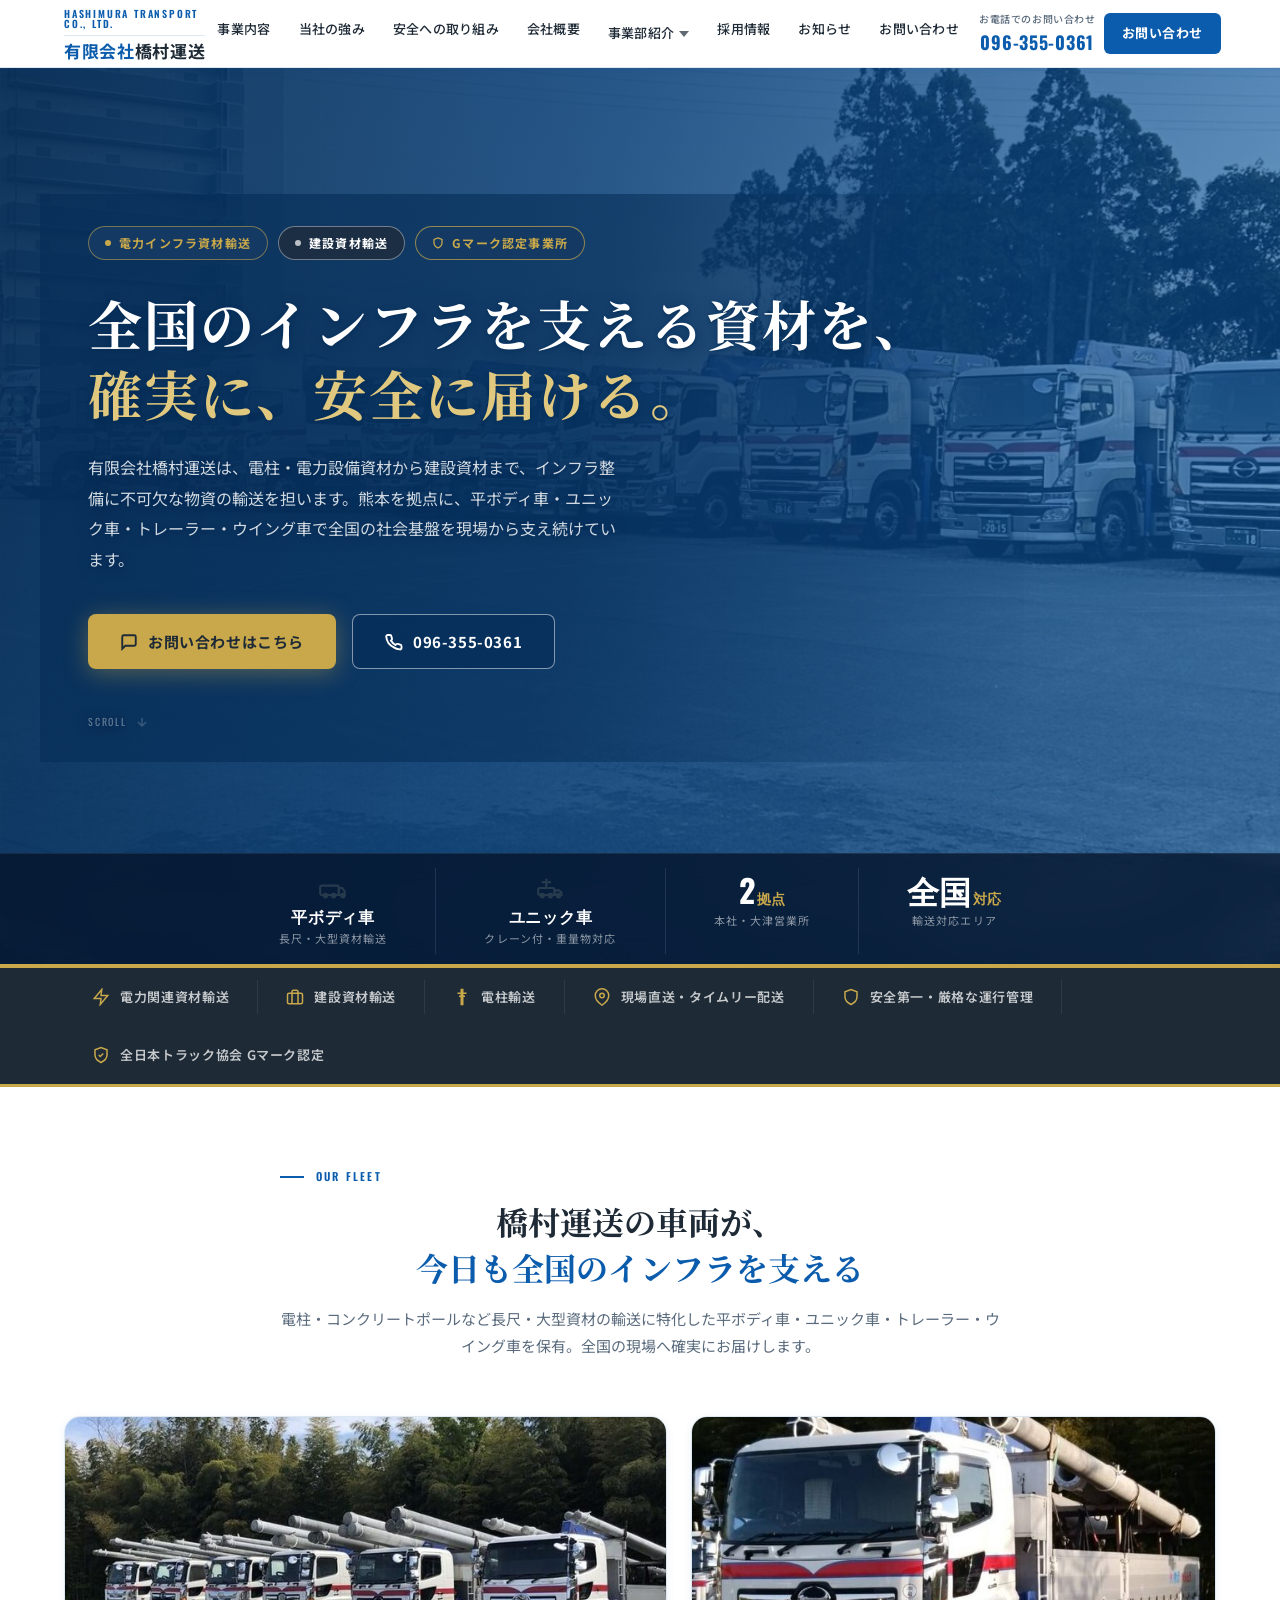
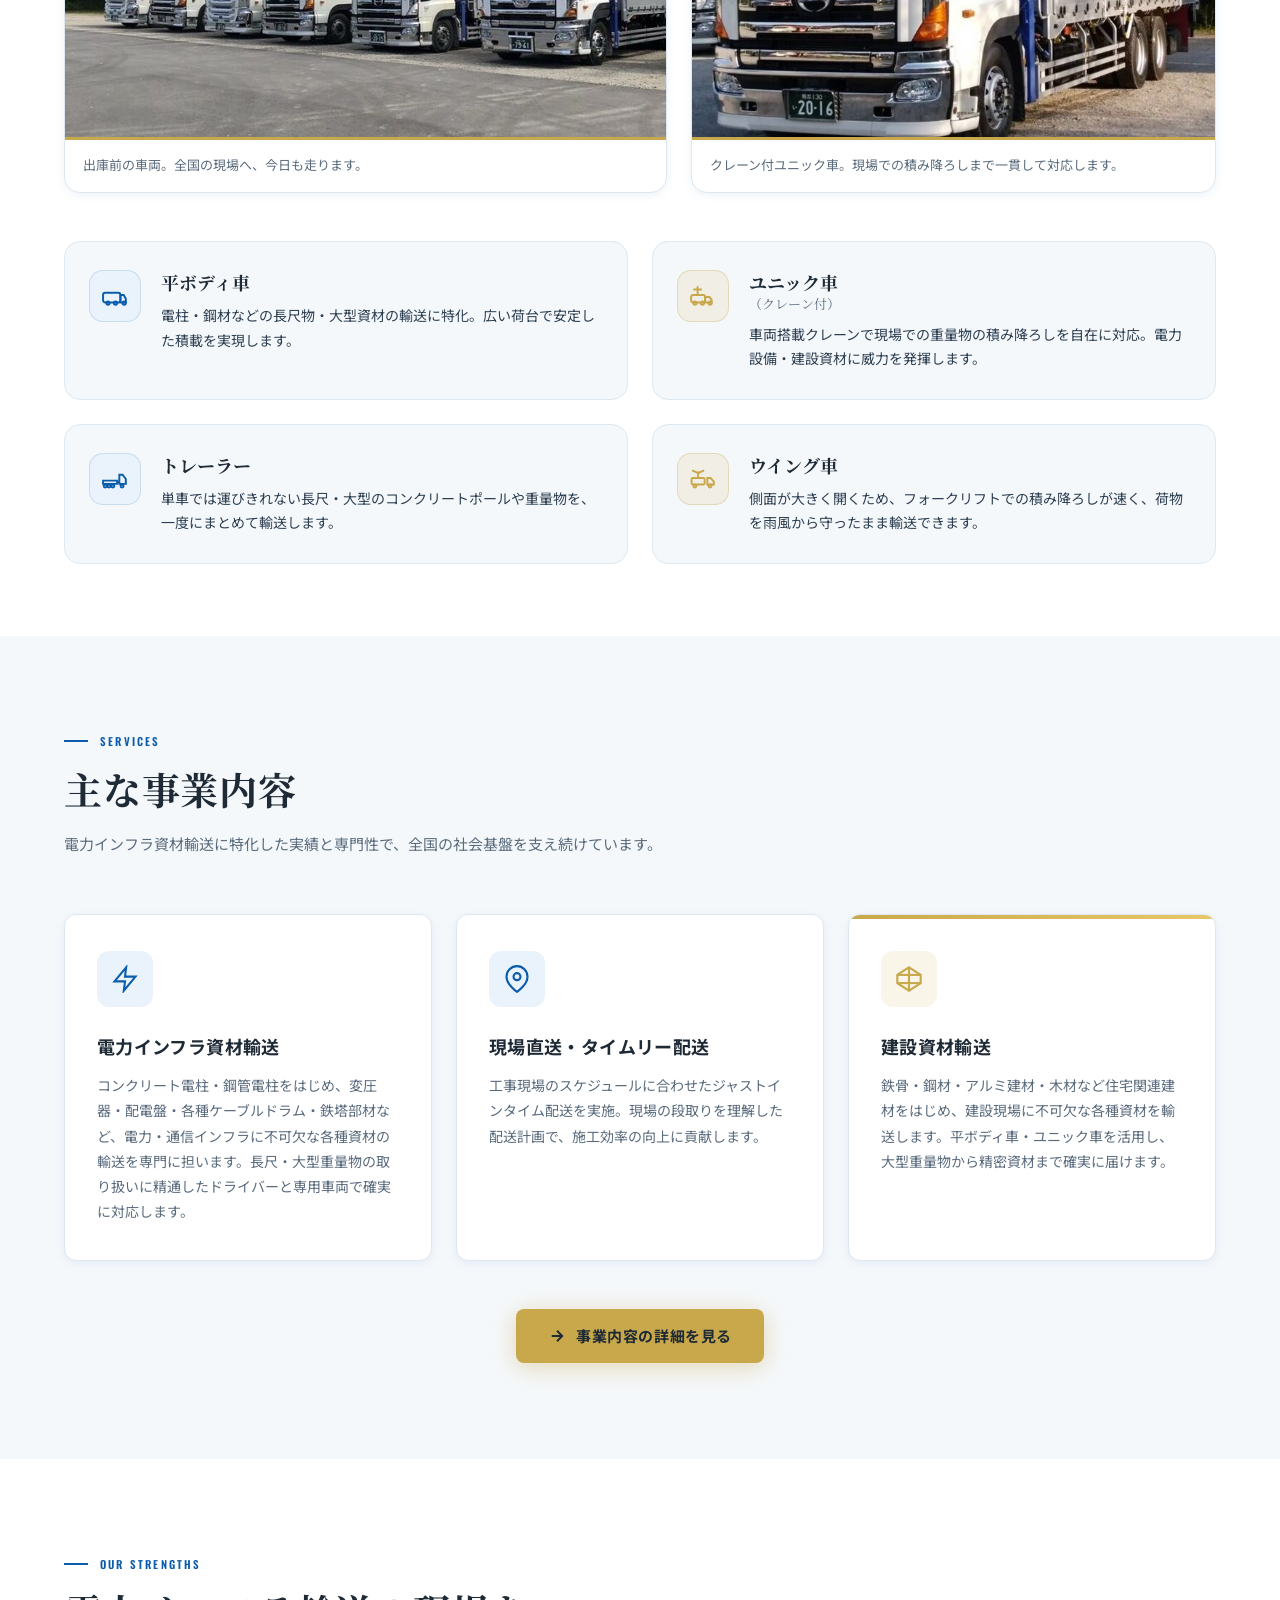
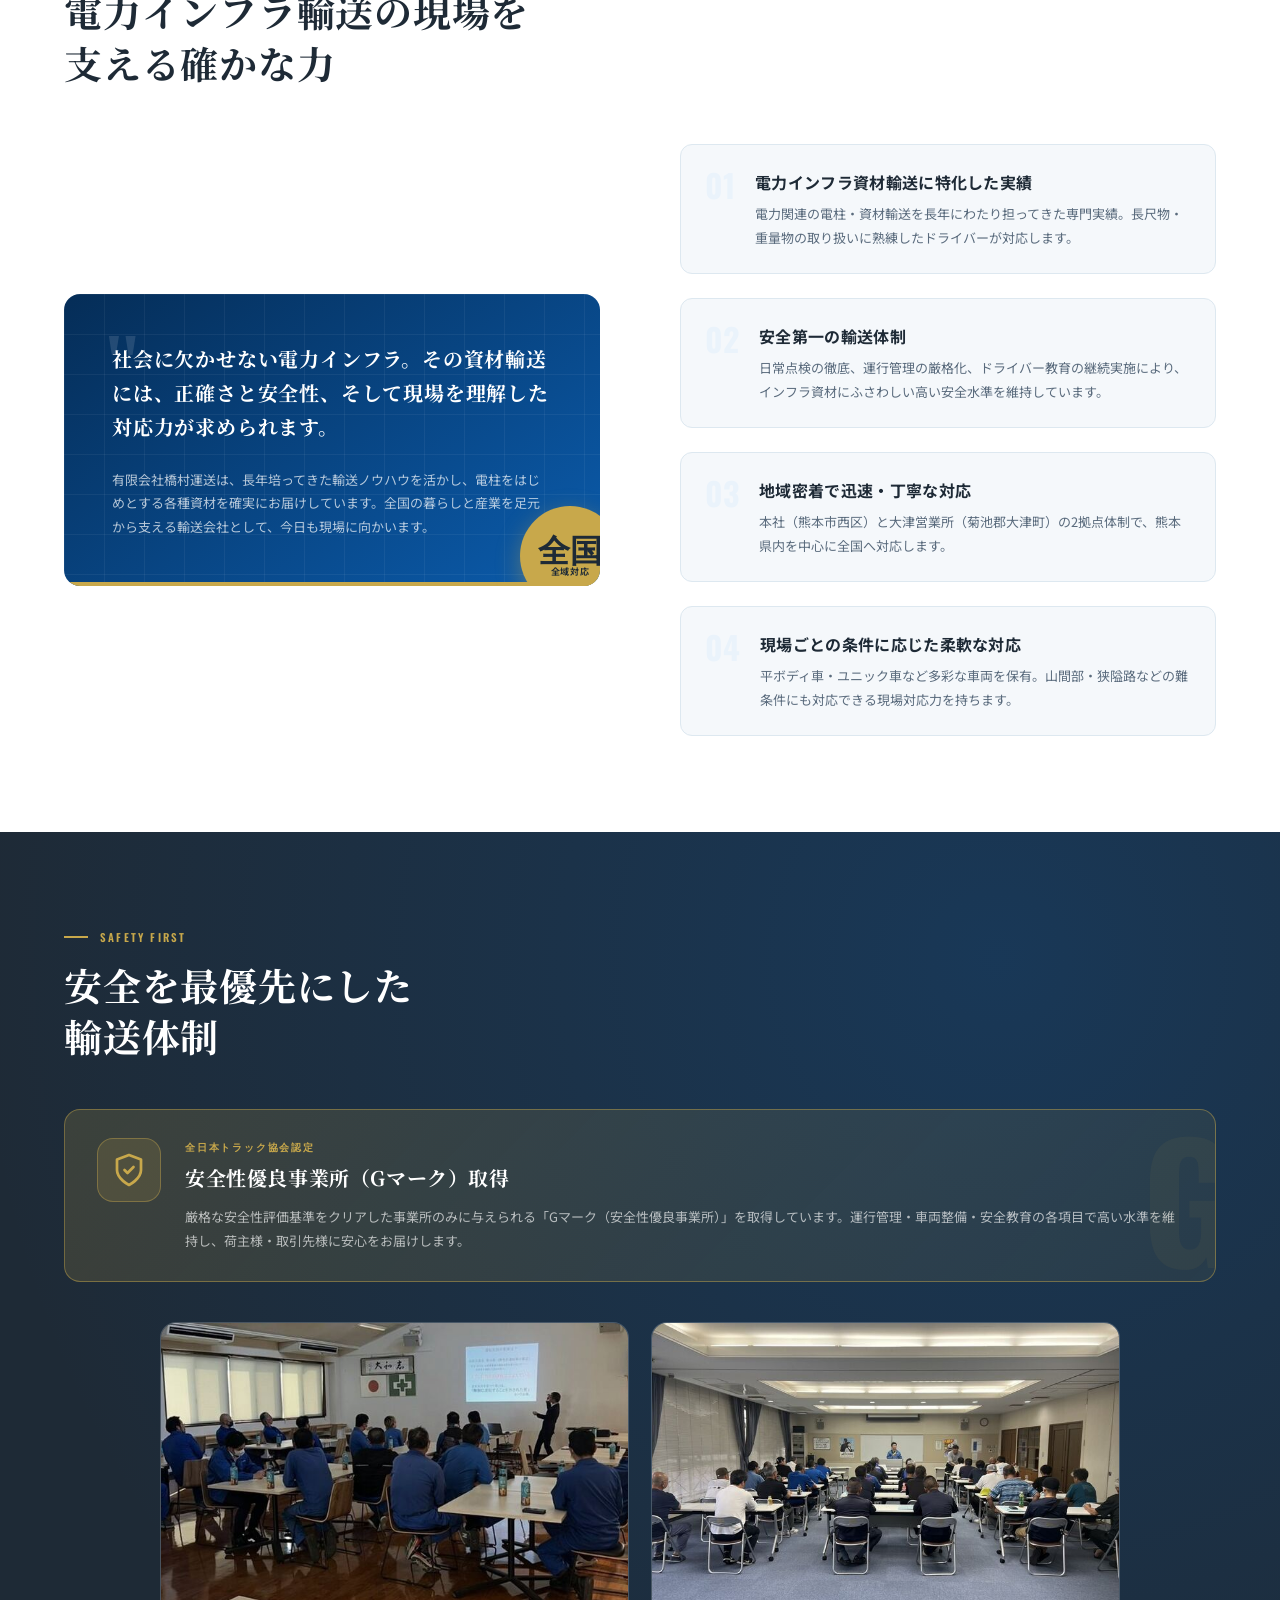
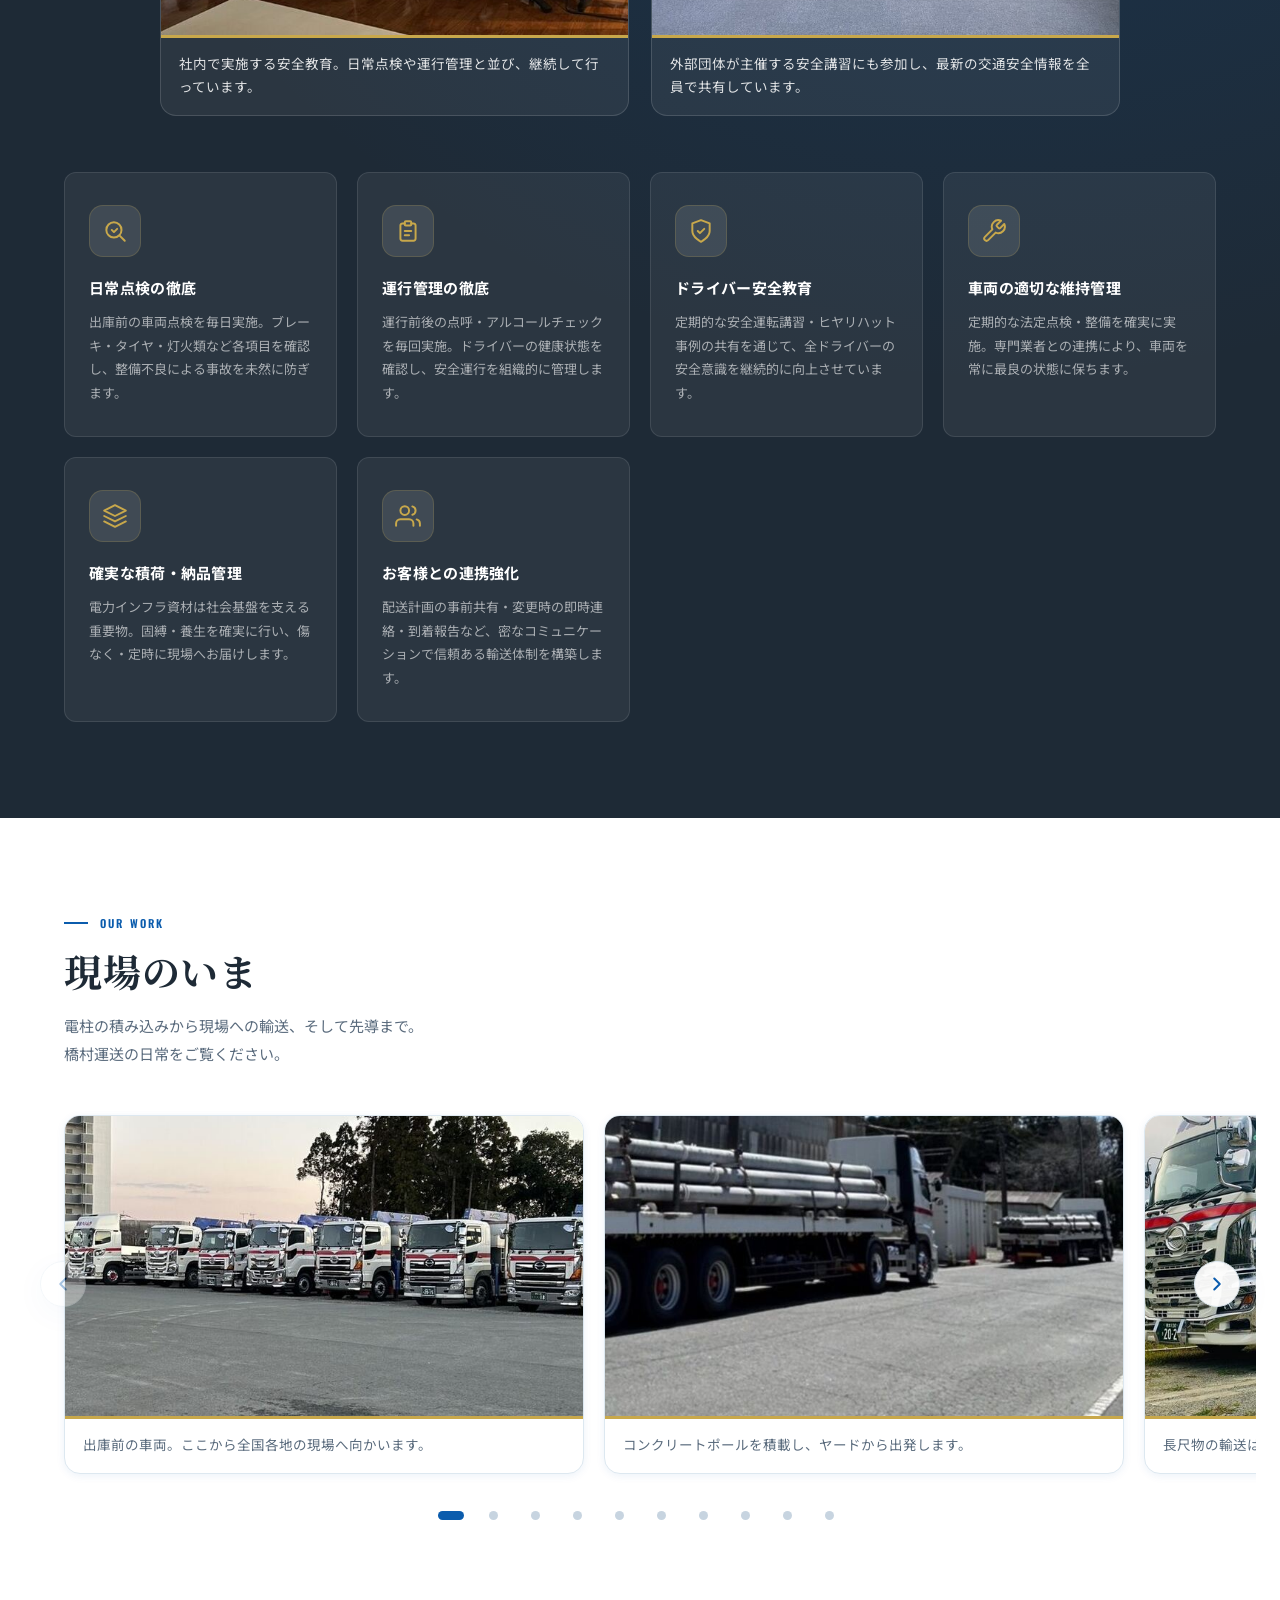
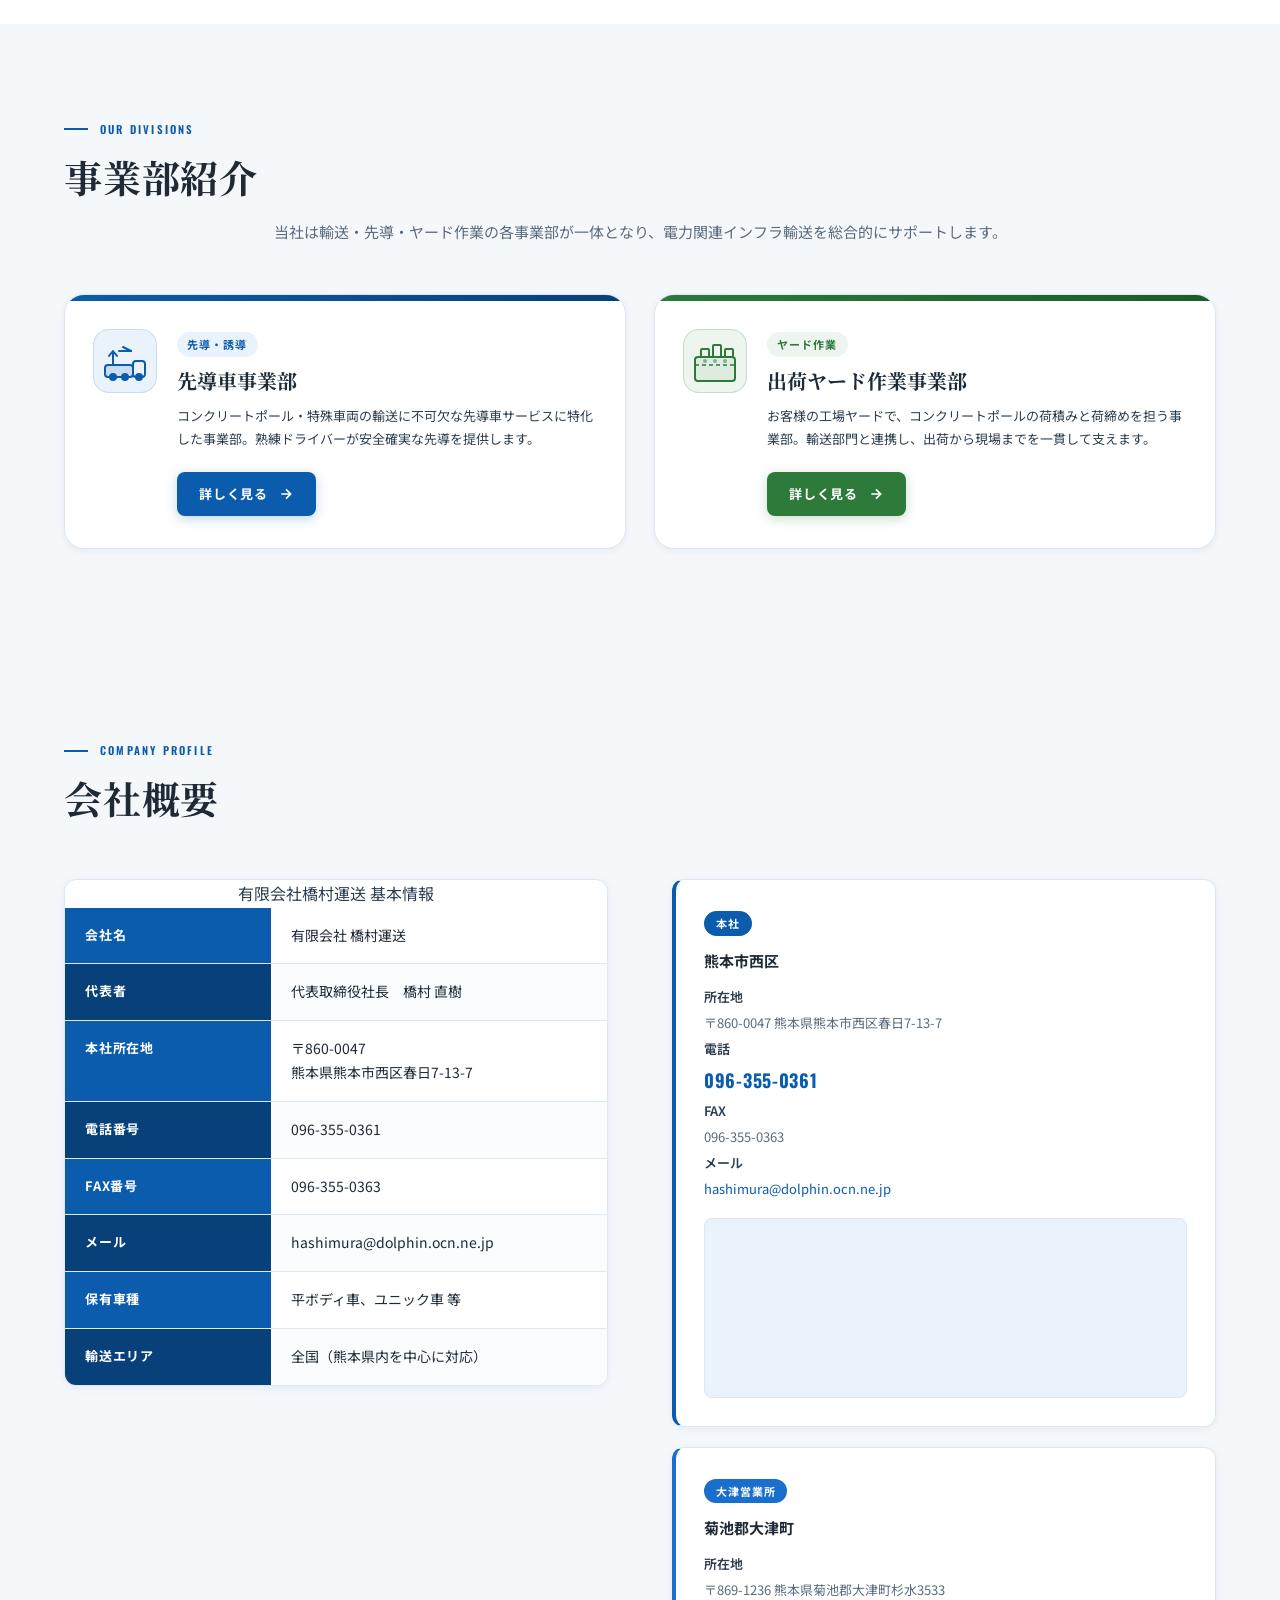
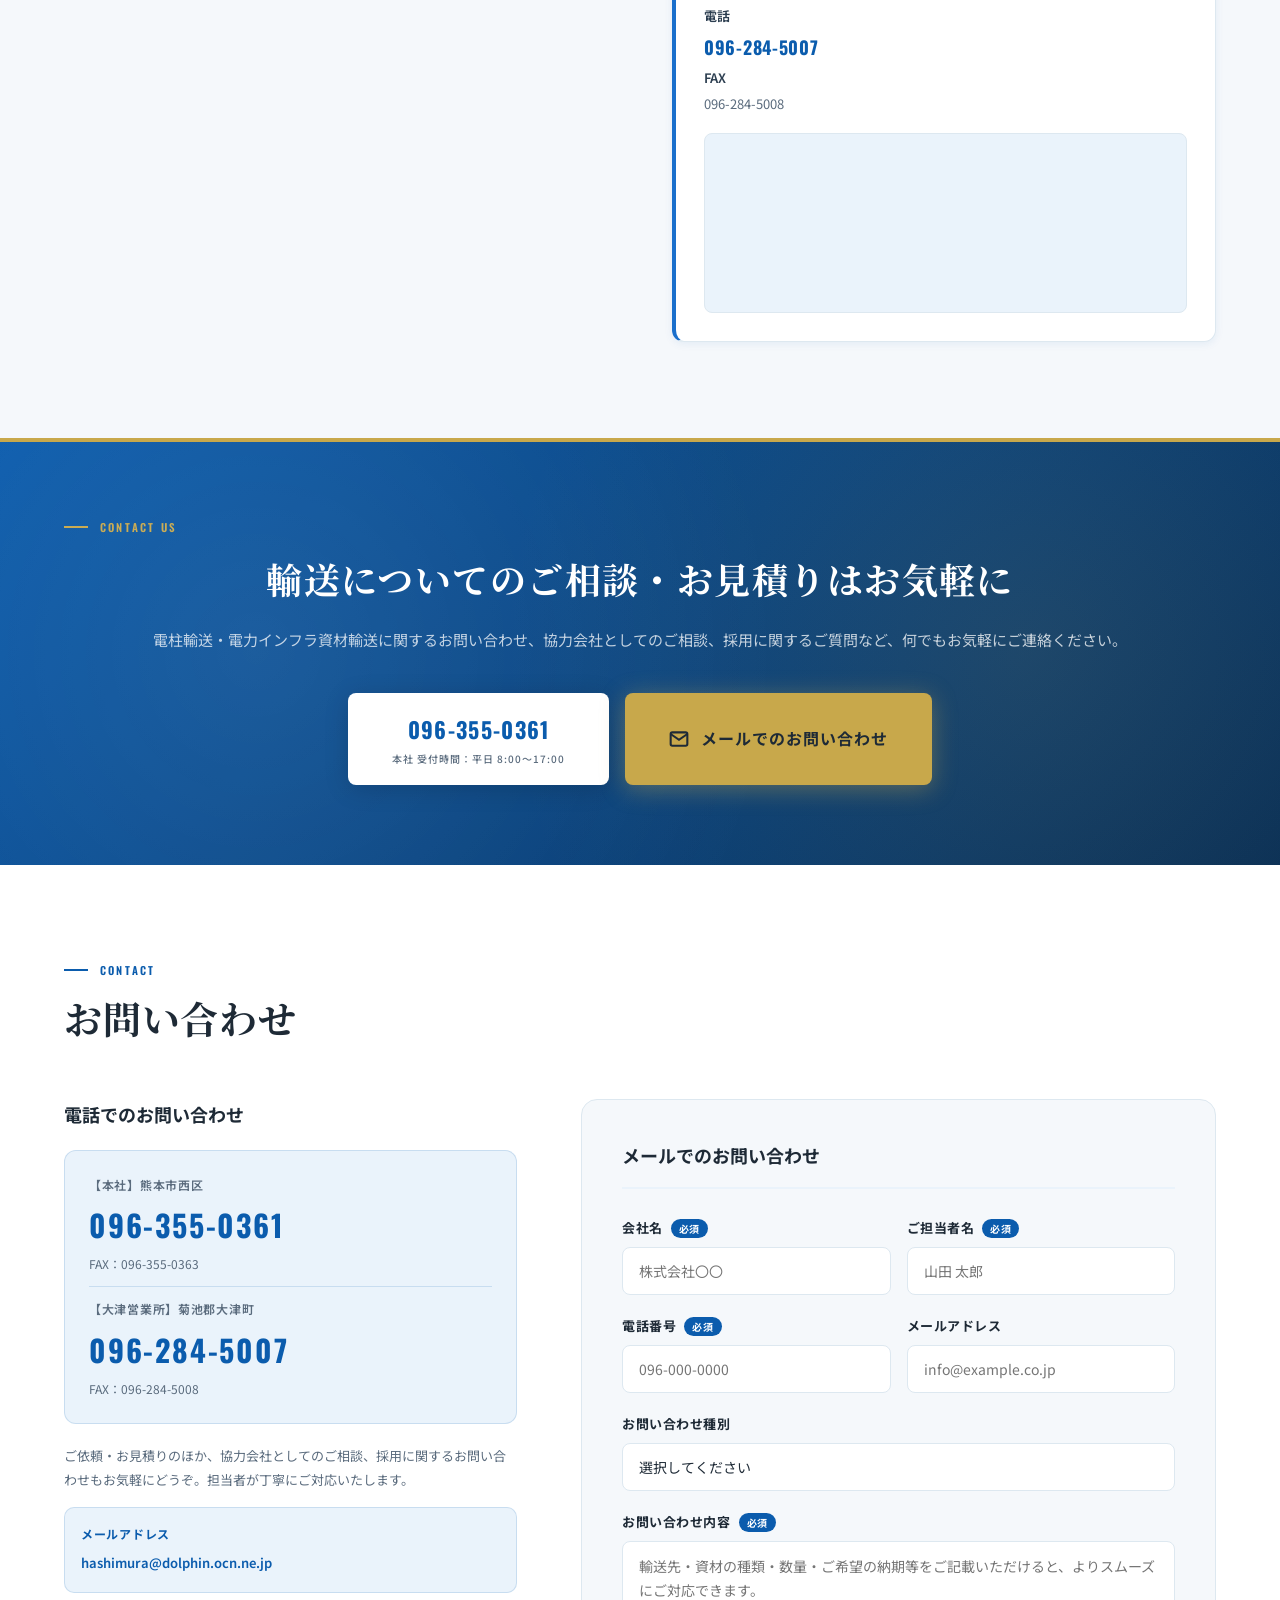
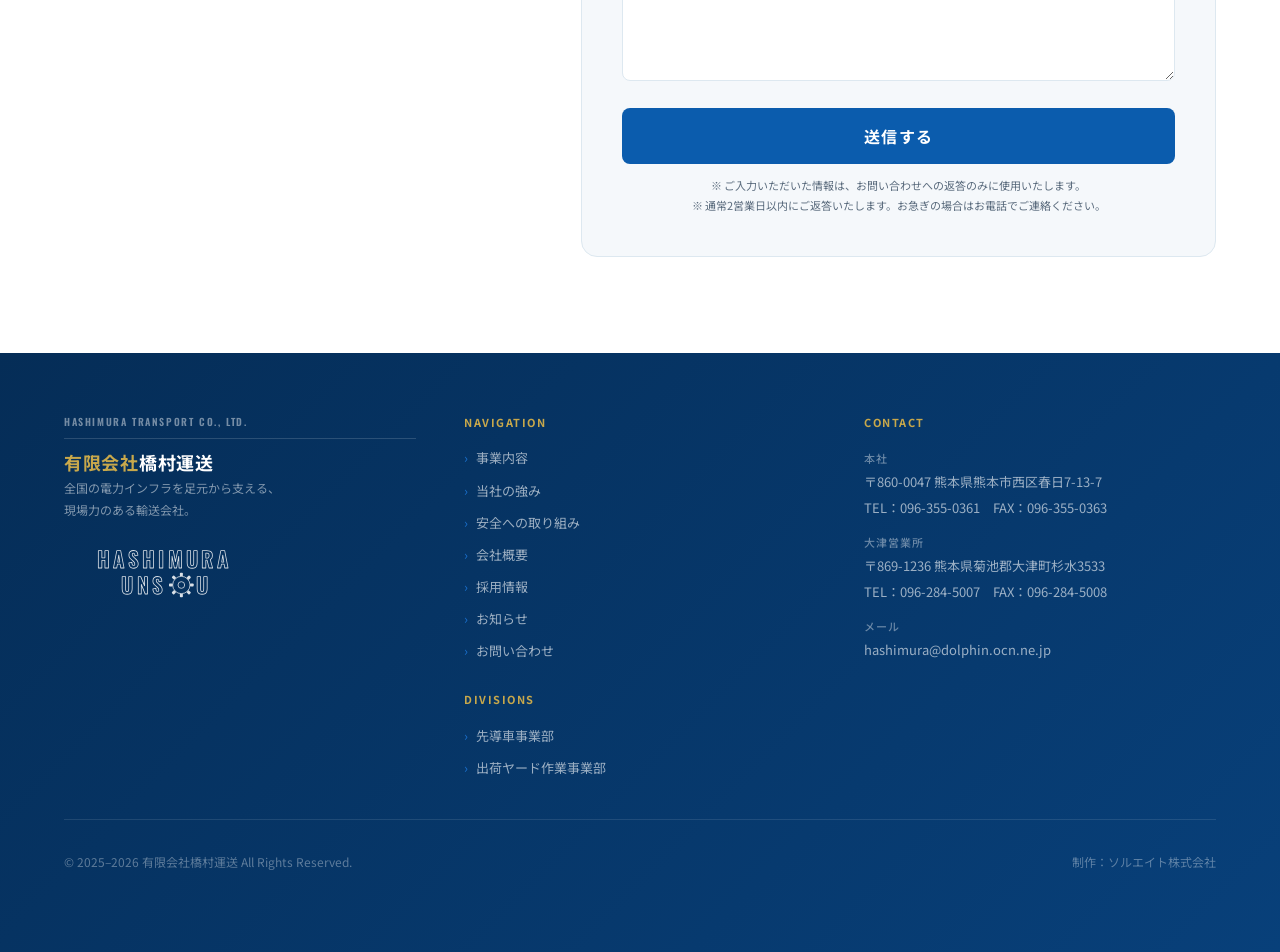
==== commit 96e4f43f: "事実訂正：対応エリア・保有車両・先導車の運用 - 対応エリアを九州全域から全国に訂正（全ページ・meta description含む）。   事業内容ページの県別タグも地方単位の全国表記に置き換え。 " ====
--- a/index.html
+++ b/index.html
@@ -12,7 +12,7 @@
 
 <!-- SEO基本メタタグ -->
 <title>有限会社橋村運送｜熊本の電力インフラ資材輸送・Gマーク認定事業所</title>
-<meta name="description" content="有限会社橋村運送は熊本を拠点に、電柱輸送をはじめとする電力関連資材輸送・建設資材輸送を行う運送会社です。全日本トラック協会Gマーク認定事業所。安全・確実・丁寧な輸送で地域インフラを支えます。">
+<meta name="description" content="有限会社橋村運送は熊本を拠点に、電柱輸送をはじめとする電力関連資材輸送・建設資材輸送を行う運送会社です。全日本トラック協会Gマーク認定事業所。安全・確実・丁寧な輸送で全国のインフラを支えます。">
 <meta name="keywords" content="有限会社橋村運送,熊本 運送会社,電柱輸送 熊本,電力インフラ資材輸送,電力関連 資材輸送,建設資材輸送,インフラ輸送 熊本,Gマーク認定,安全性優良事業所">
 <meta name="author" content="有限会社橋村運送">
 <meta name="robots" content="index, follow">
@@ -181,11 +181,11 @@
       </span>
     </div>
     <h1 class="hero__headline">
-      九州のインフラを支える資材を、<br>
+      全国のインフラを支える資材を、<br>
       <em>確実に、安全に届ける。</em>
     </h1>
     <p class="hero__sub">
-      有限会社橋村運送は、電柱・電力設備資材から建設資材まで、インフラ整備に不可欠な物資の輸送を担います。熊本を拠点に、平ボディ車・ユニック車で九州の社会基盤を現場から支え続けています。
+      有限会社橋村運送は、電柱・電力設備資材から建設資材まで、インフラ整備に不可欠な物資の輸送を担います。熊本を拠点に、平ボディ車・ユニック車・トレーラー・ウイング車で全国の社会基盤を現場から支え続けています。
     </p>
     <div class="hero__ctas">
       <a href="#contact" class="btn btn--primary">
@@ -241,7 +241,7 @@
     </div>
     <div class="stat__divider" aria-hidden="true"></div>
     <div class="stat__item">
-      <div class="stat__num">九州<span>全域</span></div>
+      <div class="stat__num">全国<span>対応</span></div>
       <div class="stat__label">輸送対応エリア</div>
     </div>
   </div>
@@ -287,8 +287,8 @@
   <div class="container">
     <div class="fleet-section__header fade-in">
       <p class="section__label">Our Fleet</p>
-      <h2 class="fleet-section__title">橋村運送の車両が、<br><em>今日も九州のインフラを支える</em></h2>
-      <p class="fleet-section__lead">電柱・コンクリートポールなど長尺・大型資材の輸送に特化した平ボディ車・ユニック車を保有。九州全域の現場へ確実にお届けします。</p>
+      <h2 class="fleet-section__title">橋村運送の車両が、<br><em>今日も全国のインフラを支える</em></h2>
+      <p class="fleet-section__lead">電柱・コンクリートポールなど長尺・大型資材の輸送に特化した平ボディ車・ユニック車・トレーラー・ウイング車を保有。全国の現場へ確実にお届けします。</p>
     </div>
   </div>
 
@@ -299,7 +299,7 @@
         <img src="images/fleet-lineup.jpg" srcset="images/fleet-lineup-sm.jpg 480w, images/fleet-lineup-md.jpg 720w, images/fleet-lineup.jpg 900w" sizes="(max-width: 600px) 88vw, (max-width: 900px) 60vw, 560px" width="870" height="520" loading="lazy"
              alt="出庫を待つ橋村運送の車両群。クレーンを搭載した平ボディ車が並ぶ">
         <figcaption class="fleet-photo__caption">
-          出庫前の車両。九州全域の現場へ、今日も走ります。
+          出庫前の車両。全国の現場へ、今日も走ります。
         </figcaption>
       </figure>
       <figure class="fleet-photo">
@@ -347,6 +347,42 @@
           <p class="truck-type-card__desc">車両搭載クレーンで現場での重量物の積み降ろしを自在に対応。電力設備・建設資材に威力を発揮します。</p>
         </div>
       </div>
+      <div class="truck-type-card">
+        <div class="truck-type-card__icon" aria-hidden="true">
+          <svg viewBox="0 0 24 24" fill="none" stroke="currentColor" stroke-width="1.8">
+            <!-- 連結部のある長い低床の荷台。単車と見分けがつくよう低く長く描く -->
+            <path d="M1 13.5h13v3H1z"/>
+            <line x1="14" y1="15" x2="16" y2="15"/>
+            <path d="M16 8h3l3 4v4.5h-6V8z"/>
+            <circle cx="3" cy="18.5" r="1.4"/>
+            <circle cx="6.5" cy="18.5" r="1.4"/>
+            <circle cx="10" cy="18.5" r="1.4"/>
+            <circle cx="18.5" cy="18.5" r="1.4"/>
+          </svg>
+        </div>
+        <div class="truck-type-card__body">
+          <h3 class="truck-type-card__name">トレーラー</h3>
+          <p class="truck-type-card__desc">単車では運びきれない長尺・大型のコンクリートポールや重量物を、一度にまとめて輸送します。</p>
+        </div>
+      </div>
+      <div class="truck-type-card">
+        <div class="truck-type-card__icon truck-type-card__icon--gold" aria-hidden="true">
+          <svg viewBox="0 0 24 24" fill="none" stroke="currentColor" stroke-width="1.8">
+            <!-- 屋根が左右に開いた箱型荷台。ウイングが開いた状態を表す -->
+            <rect x="1.5" y="11" width="12" height="6" rx="1"/>
+            <path d="M7.5 11V5"/>
+            <path d="M7.5 6.5L2 4"/>
+            <path d="M7.5 6.5L13 4"/>
+            <path d="M16 11h3l3 3.5V17h-6v-6z"/>
+            <circle cx="4.5" cy="18.5" r="1.4"/>
+            <circle cx="18.5" cy="18.5" r="1.4"/>
+          </svg>
+        </div>
+        <div class="truck-type-card__body">
+          <h3 class="truck-type-card__name">ウイング車</h3>
+          <p class="truck-type-card__desc">側面が大きく開くため、フォークリフトでの積み降ろしが速く、荷物を雨風から守ったまま輸送できます。</p>
+        </div>
+      </div>
     </div>
   </div>
 </section>
@@ -357,7 +393,7 @@
     <div class="fade-in">
       <p class="section__label">Services</p>
       <h2 id="services-title" class="section__title">主な事業内容</h2>
-      <p class="section__desc">電力インフラ資材輸送に特化した実績と専門性で、九州の社会基盤を支え続けています。</p>
+      <p class="section__desc">電力インフラ資材輸送に特化した実績と専門性で、全国の社会基盤を支え続けています。</p>
     </div>
     <div class="services__grid">
       <!-- 電柱・電力インフラ資材輸送（電柱輸送を統合） -->
@@ -417,14 +453,14 @@
       <!-- ビジュアルカード -->
       <div class="strengths__visual-card fade-in" aria-hidden="true">
         <div class="strengths__badge">
-          <span class="strengths__badge-num">九州</span>
+          <span class="strengths__badge-num">全国</span>
           <span class="strengths__badge-label">全域対応</span>
         </div>
         <p class="strengths__quote">
           社会に欠かせない電力インフラ。その資材輸送には、正確さと安全性、そして現場を理解した対応力が求められます。
         </p>
         <p class="strengths__quote-sub">
-          有限会社橋村運送は、長年培ってきた輸送ノウハウを活かし、電柱をはじめとする各種資材を確実にお届けしています。九州の暮らしと産業を足元から支える輸送会社として、今日も現場に向かいます。
+          有限会社橋村運送は、長年培ってきた輸送ノウハウを活かし、電柱をはじめとする各種資材を確実にお届けしています。全国の暮らしと産業を足元から支える輸送会社として、今日も現場に向かいます。
         </p>
       </div>
       <!-- 強みリスト -->
@@ -447,7 +483,7 @@
           <span class="strength-item__num" aria-hidden="true">03</span>
           <div class="strength-item__body">
             <h3 class="strength-item__name">地域密着で迅速・丁寧な対応</h3>
-            <p class="strength-item__desc">本社（熊本市西区）と大津営業所（菊池郡大津町）の2拠点体制で、熊本県内を中心に九州全域へ迅速に対応します。</p>
+            <p class="strength-item__desc">本社（熊本市西区）と大津営業所（菊池郡大津町）の2拠点体制で、熊本県内を中心に全国へ対応します。</p>
           </div>
         </li>
         <li class="strength-item">
@@ -582,7 +618,7 @@
         <figure class="gallery__figure">
           <img src="images/gallery-01.jpg" srcset="images/gallery-01-sm.jpg 480w, images/gallery-01-md.jpg 720w, images/gallery-01.jpg 900w" sizes="(max-width: 600px) 88vw, (max-width: 900px) 60vw, 560px" width="900" height="507" loading="lazy" decoding="async"
                alt="出庫前に整列した橋村運送の車両。夕暮れの車庫に平ボディ車が並ぶ">
-          <figcaption class="gallery__caption">出庫前の車両。ここから九州各地の現場へ向かいます。</figcaption>
+          <figcaption class="gallery__caption">出庫前の車両。ここから全国各地の現場へ向かいます。</figcaption>
         </figure>
       </li>
       <li class="gallery__item">
@@ -595,8 +631,8 @@
       <li class="gallery__item">
         <figure class="gallery__figure">
           <img src="images/gallery-03.jpg" srcset="images/gallery-03-sm.jpg 480w, images/gallery-03-md.jpg 720w, images/gallery-03.jpg 900w" sizes="(max-width: 600px) 88vw, (max-width: 900px) 60vw, 560px" width="900" height="506" loading="lazy" decoding="async"
-               alt="電柱を積載した輸送車と、その前方を走る誘導車">
-          <figcaption class="gallery__caption">長尺物の輸送は、誘導車と2台1組で安全を確保します。</figcaption>
+               alt="電柱を積載した輸送車と、その前方を走る先導車">
+          <figcaption class="gallery__caption">長尺物の輸送は、先導車が前方に立ち安全を確保します。</figcaption>
         </figure>
       </li>
       <li class="gallery__item">
@@ -751,7 +787,7 @@
               <tr><th scope="row">FAX番号</th><td>096-355-0363</td></tr>
               <tr><th scope="row">メール</th><td><a href="mailto:hashimura@dolphin.ocn.ne.jp">hashimura@dolphin.ocn.ne.jp</a></td></tr>
               <tr><th scope="row">保有車種</th><td>平ボディ車、ユニック車 等</td></tr>
-              <tr><th scope="row">輸送エリア</th><td>九州内を中心に対応</td></tr>
+              <tr><th scope="row">輸送エリア</th><td>全国（熊本県内を中心に対応）</td></tr>
             </tbody>
           </table>
         </div>
@@ -937,7 +973,7 @@
         <div class="logo__en">Hashimura Transport Co., Ltd.</div>
         <div class="logo__jp"><span>有限会社</span>橋村運送</div>
         <p class="footer__tagline">
-          九州の電力インフラを足元から支える、<br>現場力のある輸送会社。
+          全国の電力インフラを足元から支える、<br>現場力のある輸送会社。
         </p>
         <!-- HASHIMURA UNSOU ブランドロゴ（インラインSVG） -->
         <div class="footer__brand-logo" aria-label="HASHIMURA UNSOU ブランドロゴ">
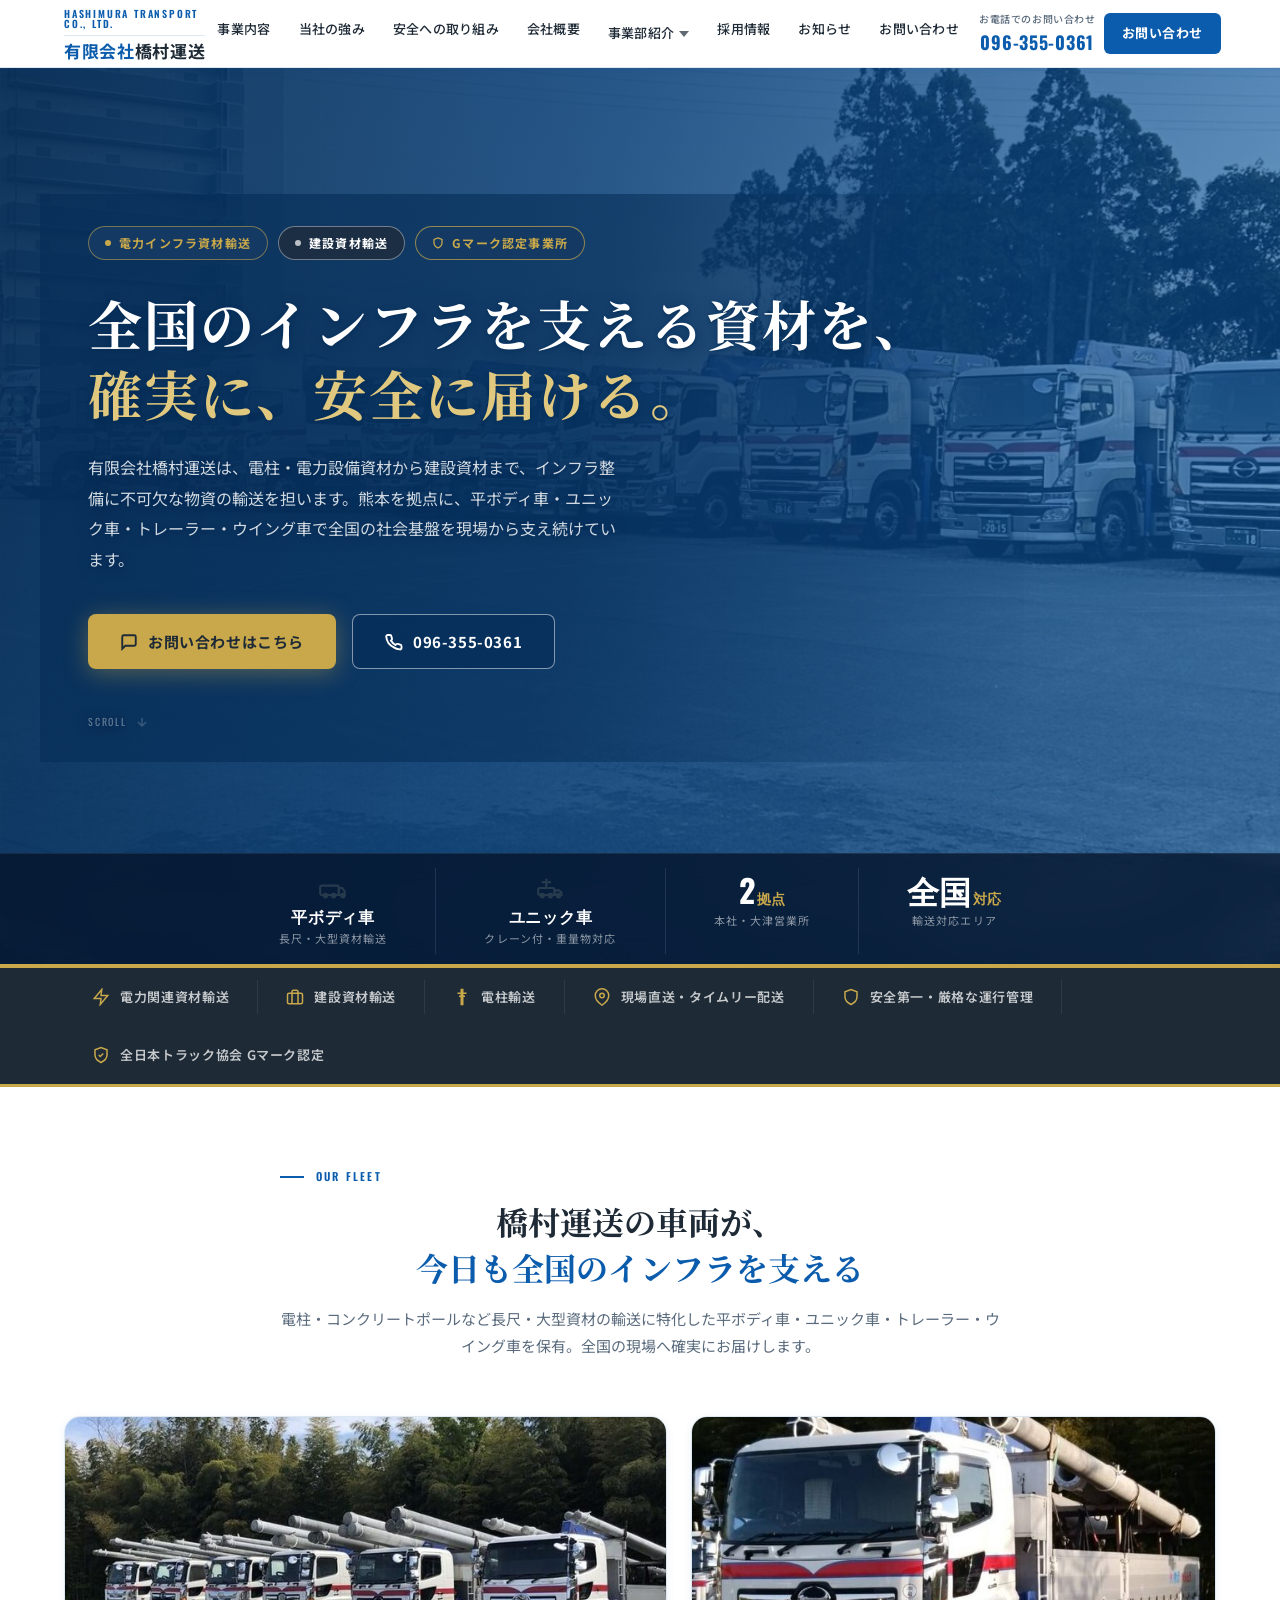
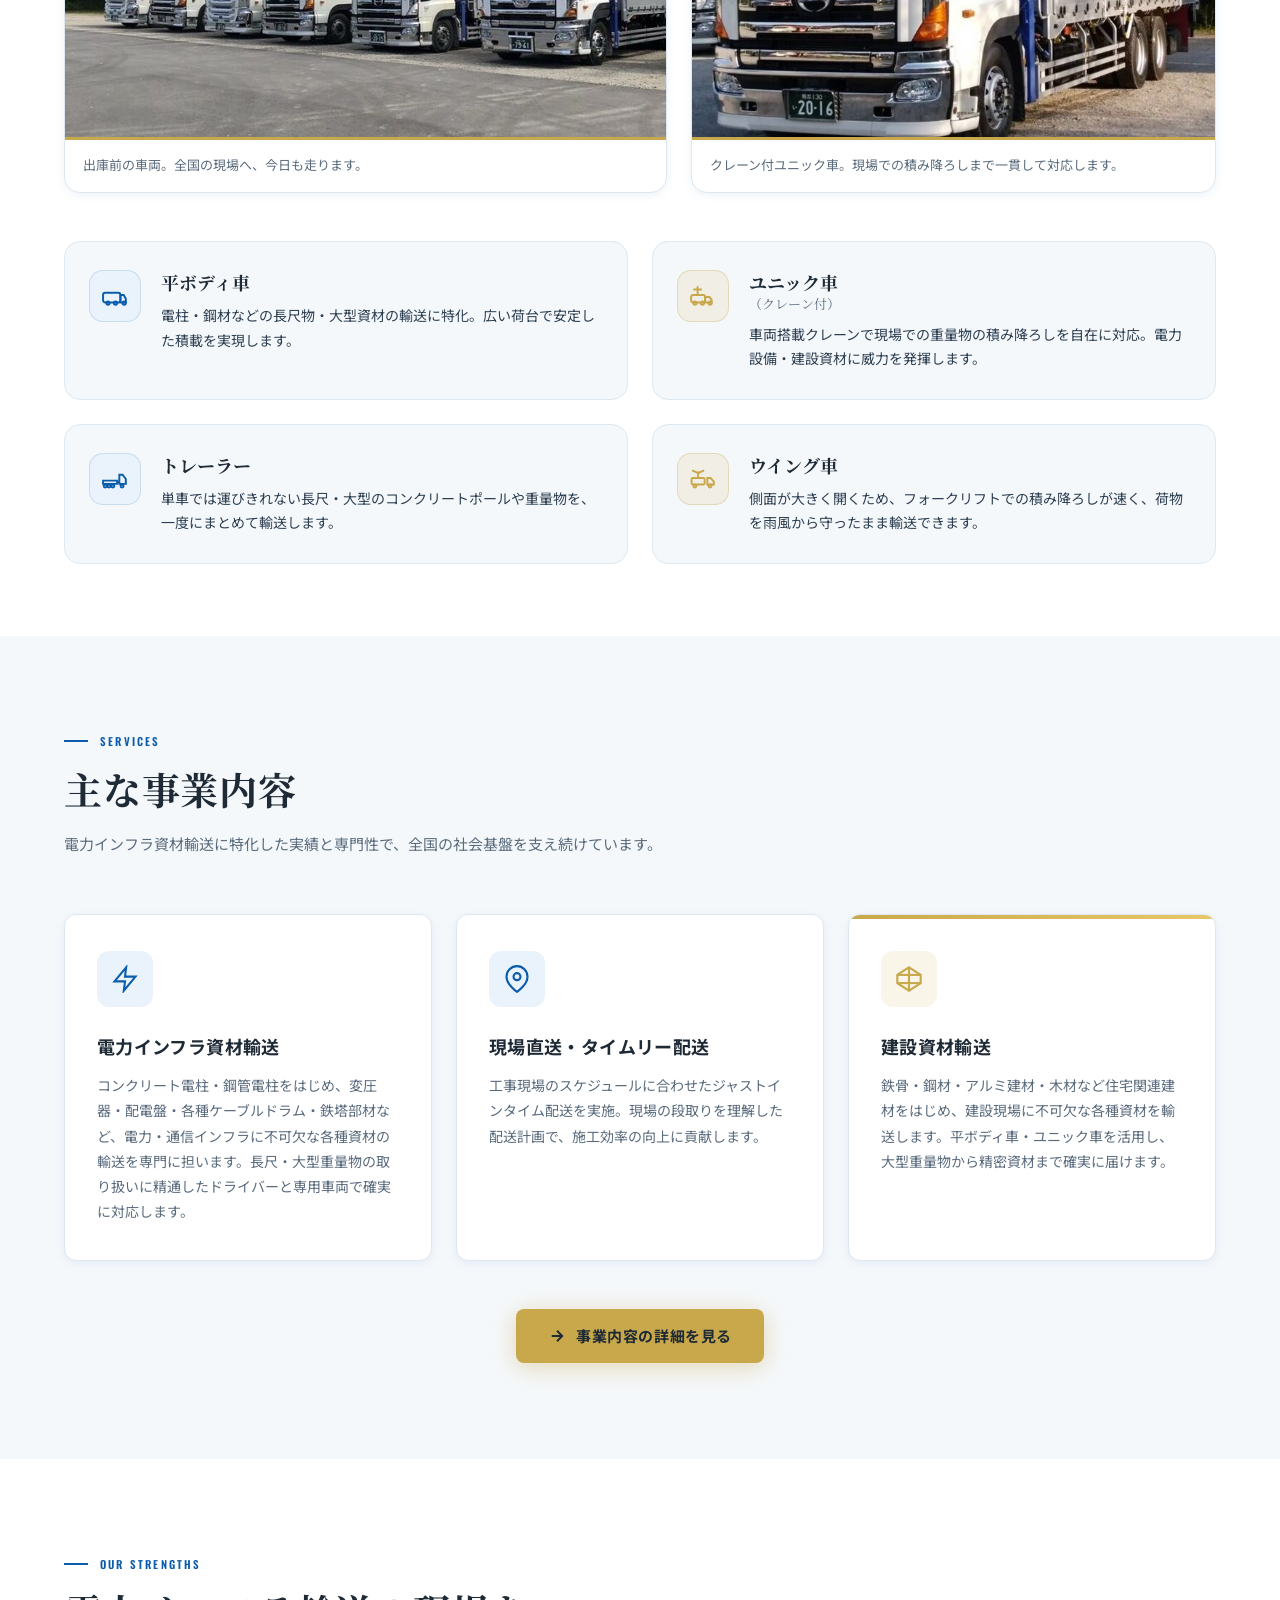
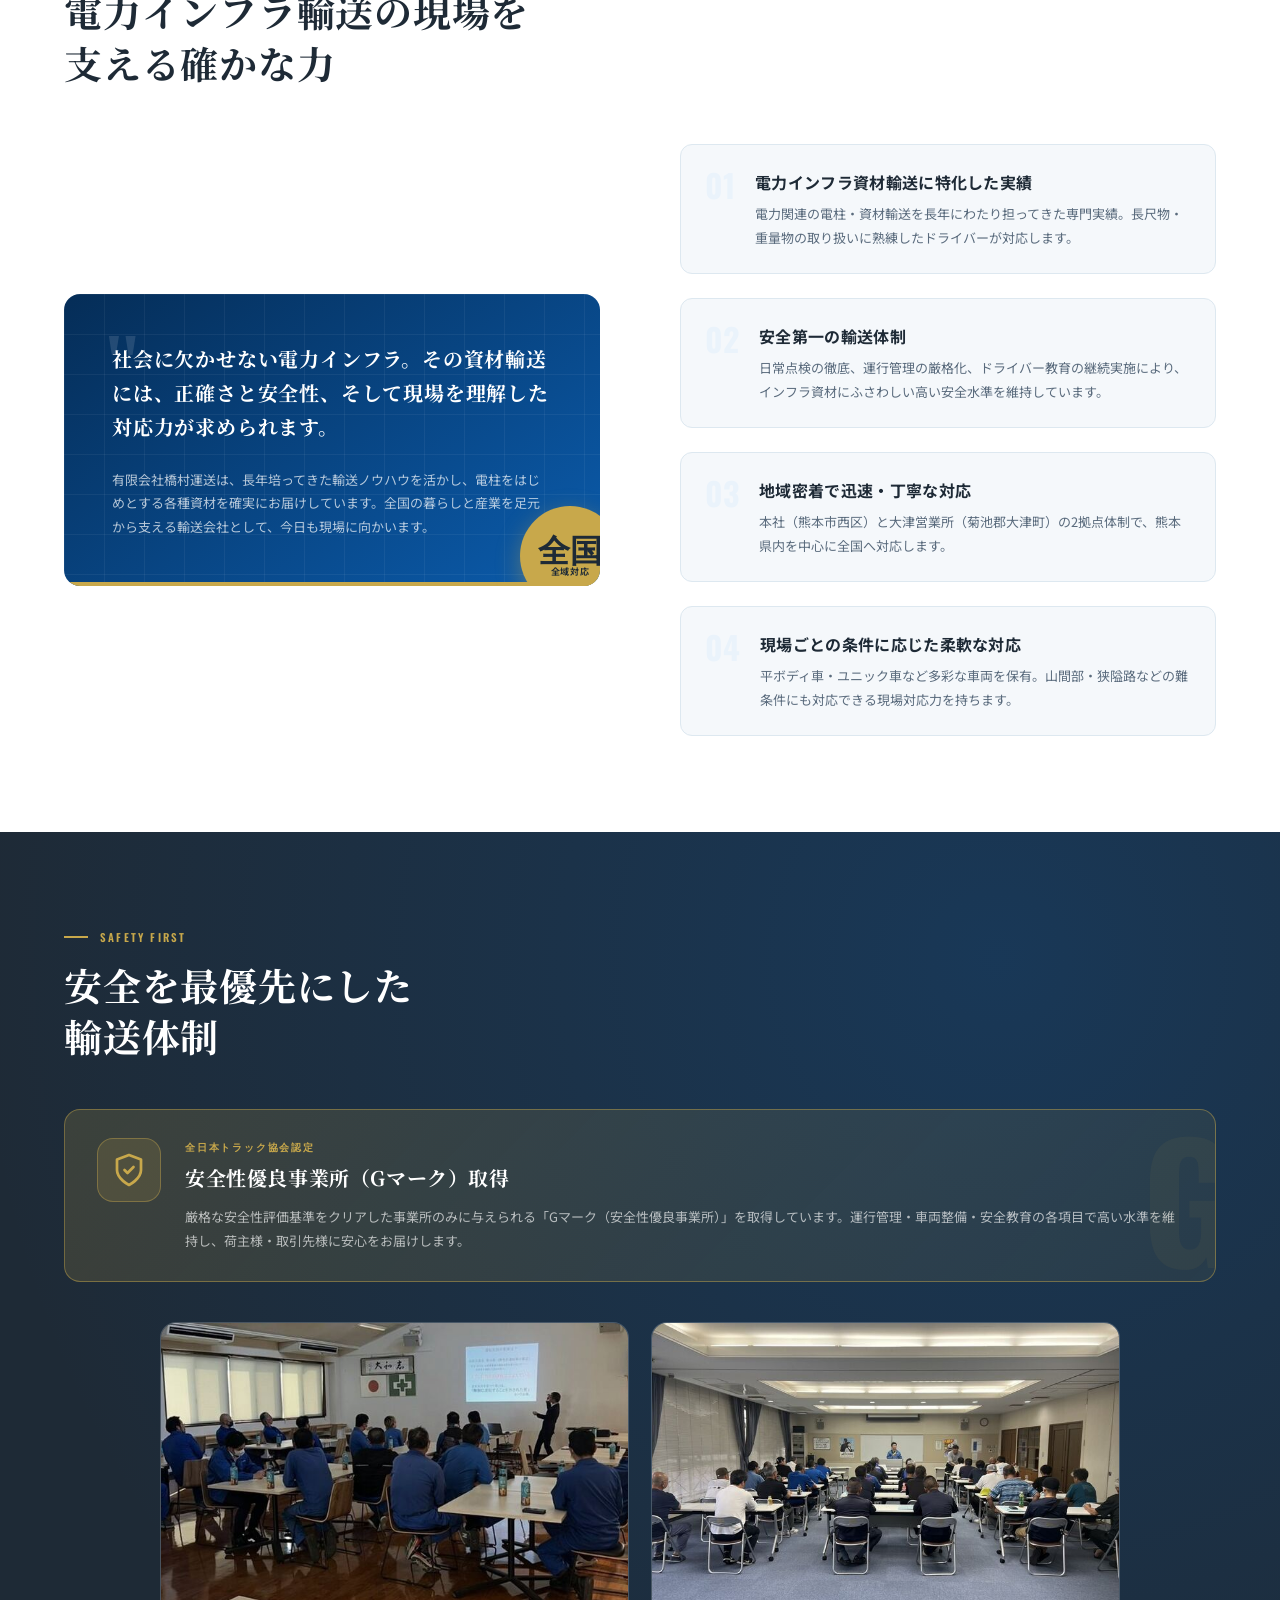
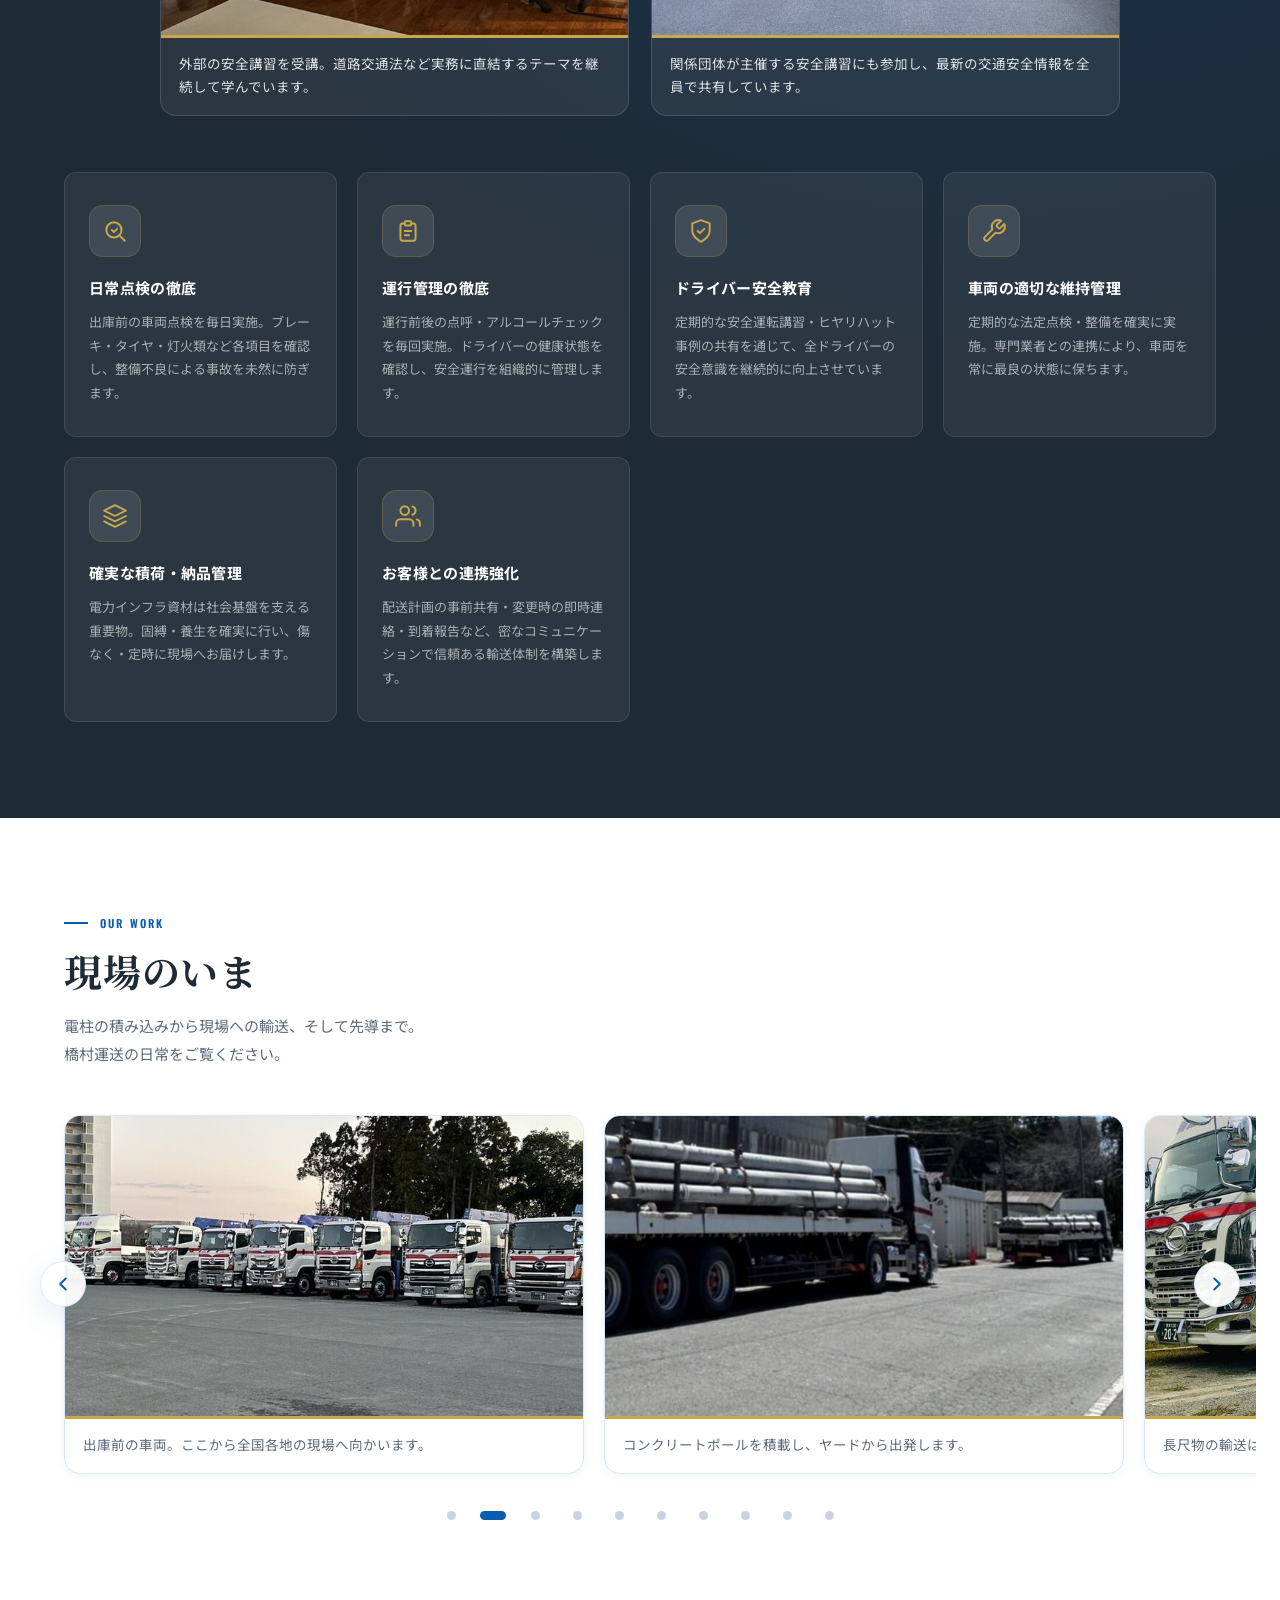
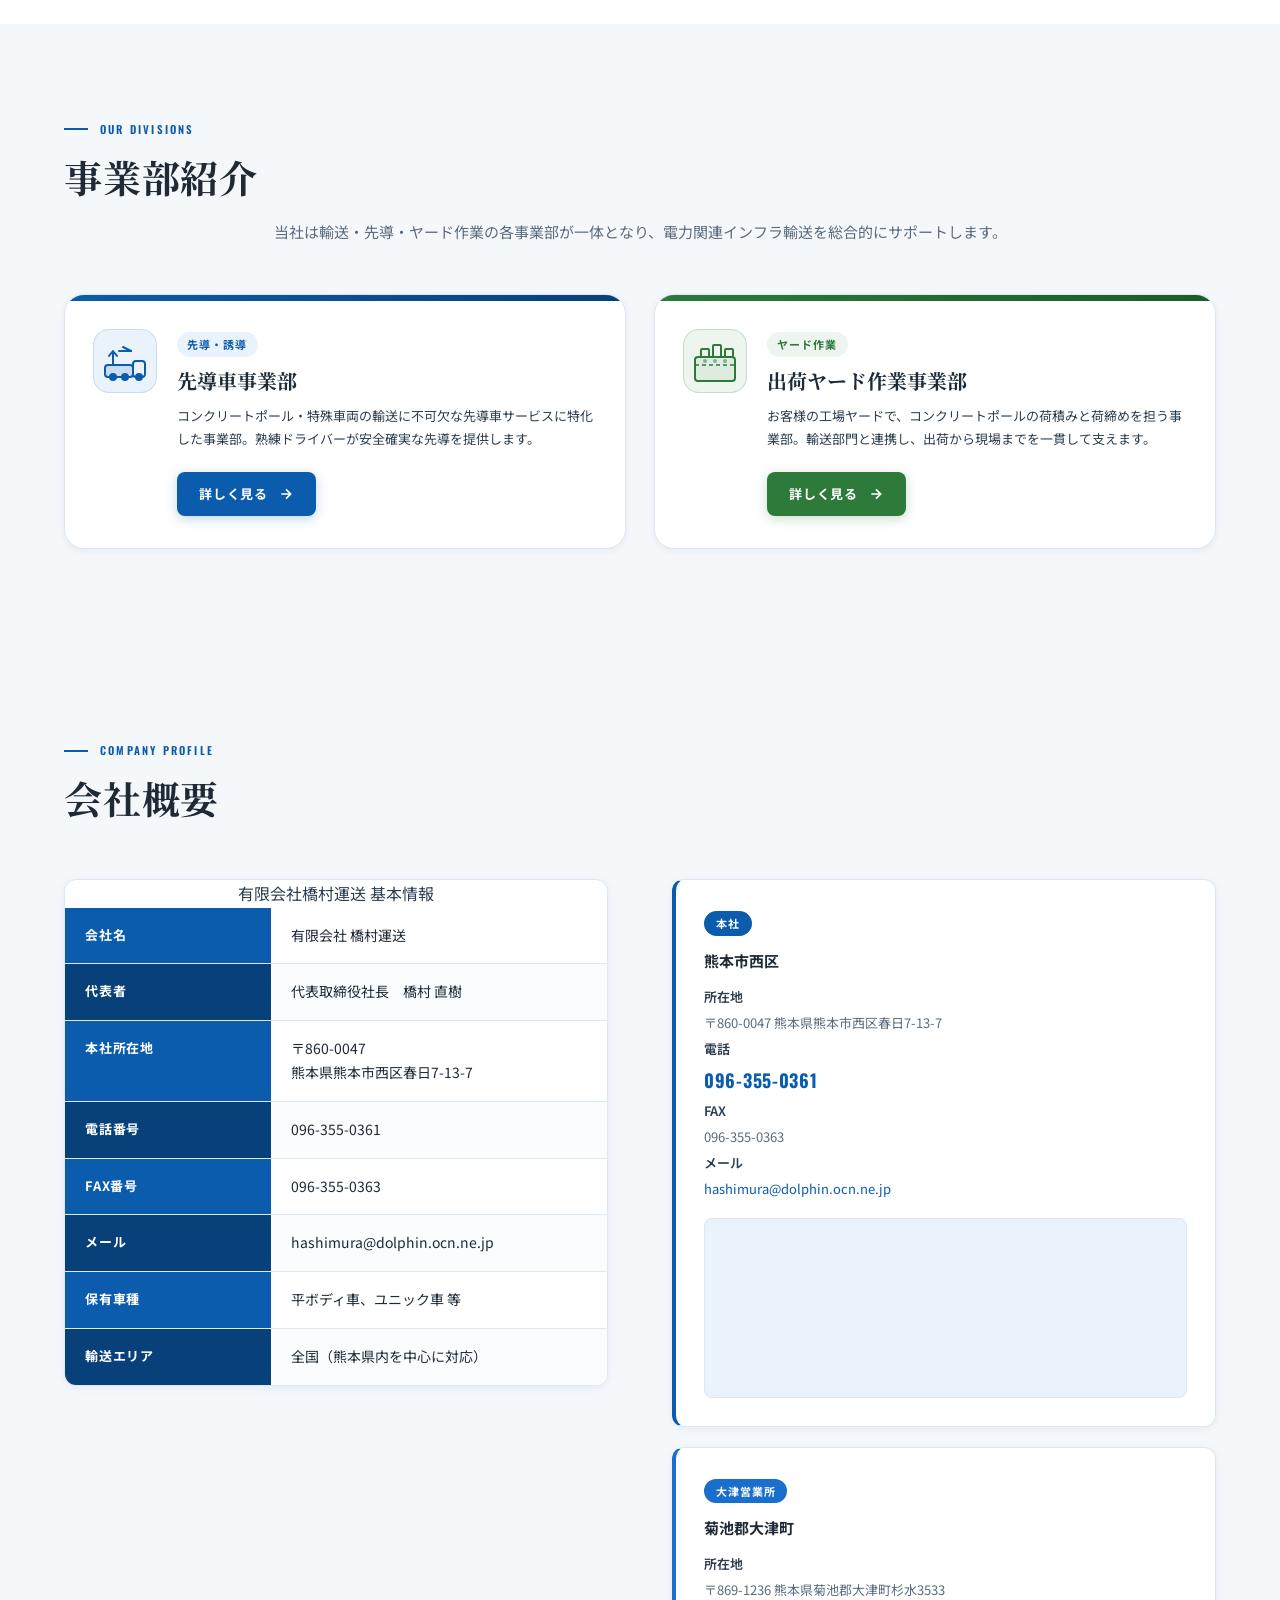
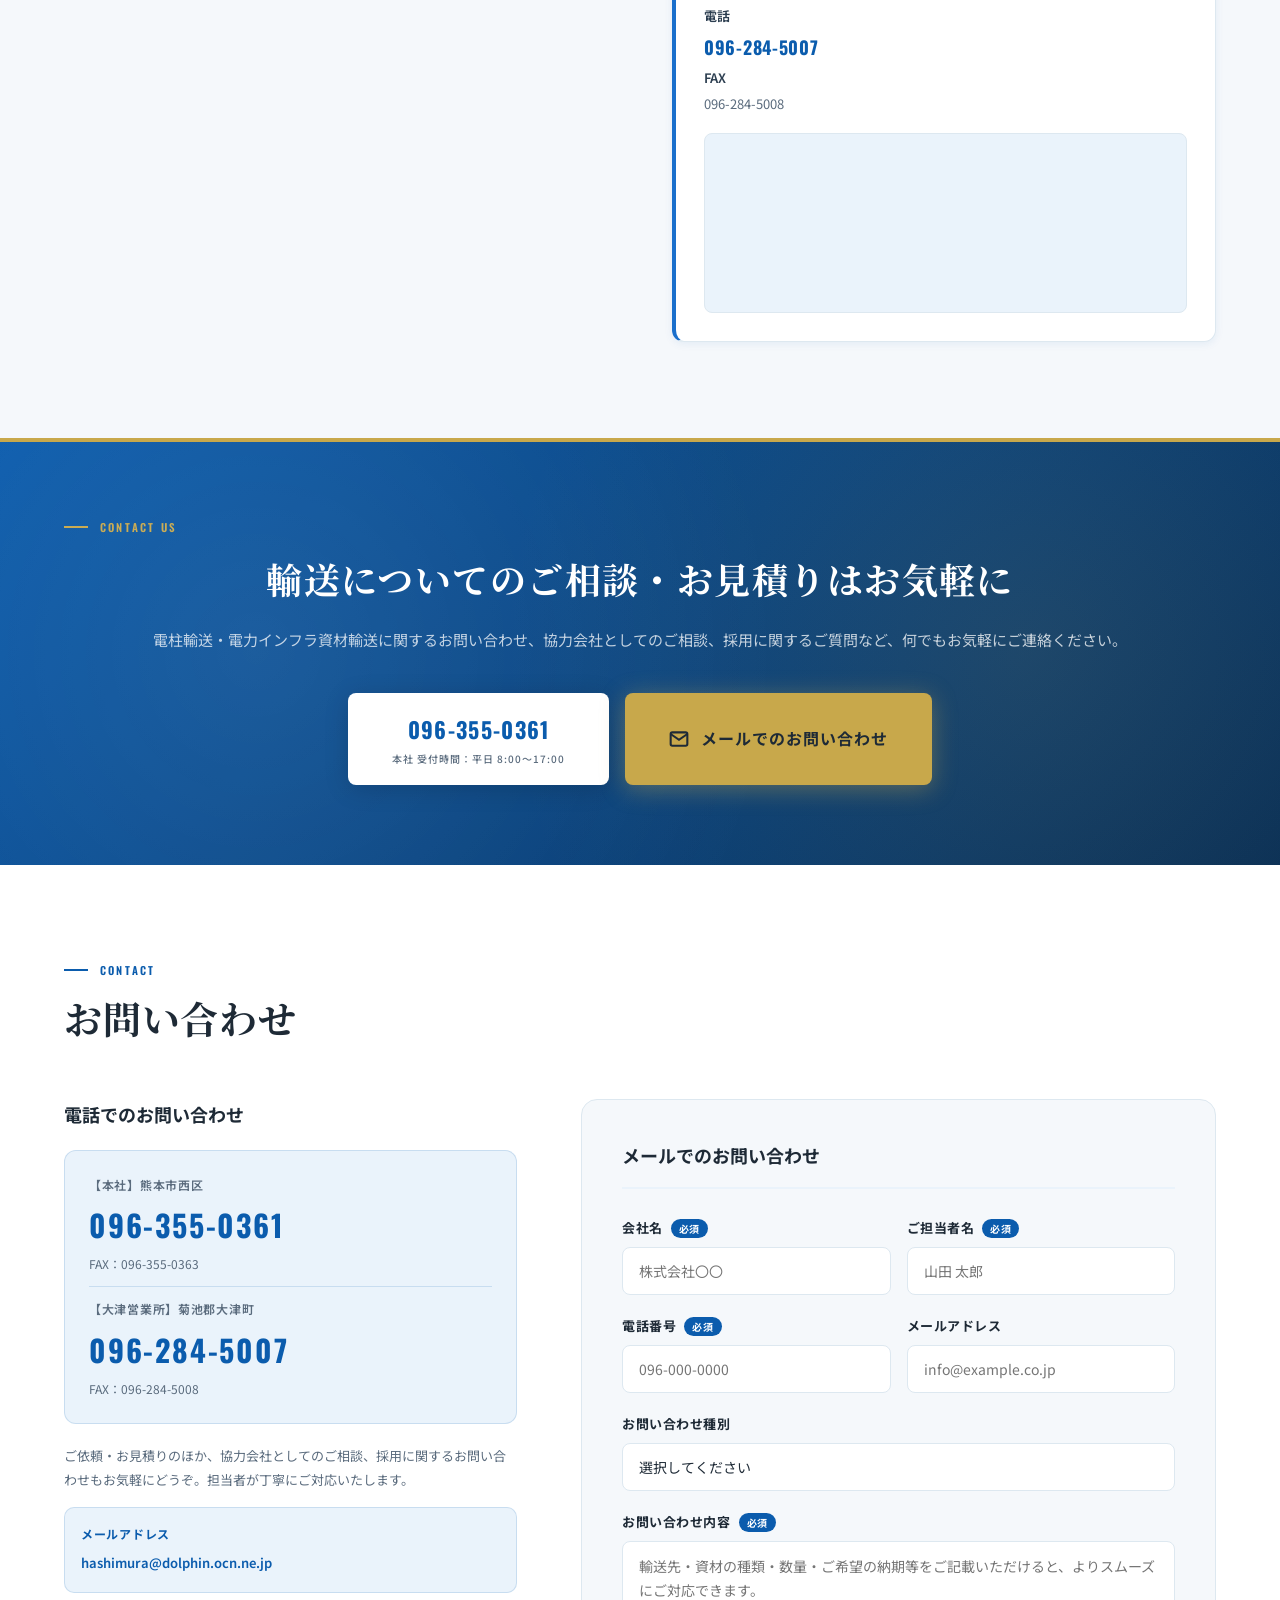
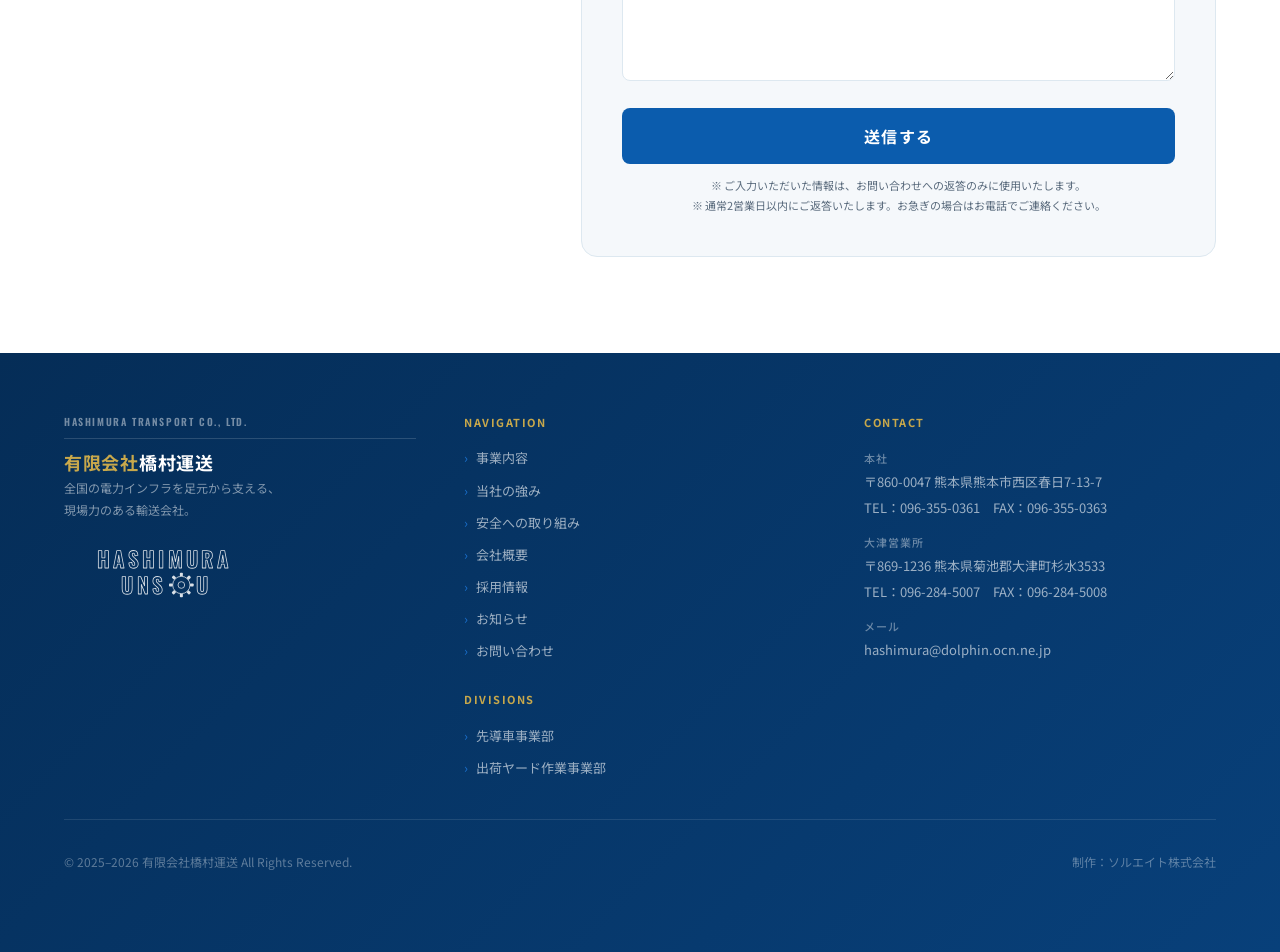
==== commit 18f2407d: "安全講習の写真2枚は両方とも外部での講習に訂正 橋村運送様に確認したところ、左の写真も社内研修ではなく外部の講習だった。 キャプションと代替テキストから「社内」の表記を削除し、 images/READ" ====
--- a/index.html
+++ b/index.html
@@ -521,16 +521,16 @@
     <div class="safety-photos fade-in">
       <figure class="safety-photo">
         <img src="images/safety-meeting.jpg" srcset="images/safety-meeting-sm.jpg 480w, images/safety-meeting-md.jpg 720w, images/safety-meeting.jpg 900w" sizes="(max-width: 780px) 88vw, 44vw" width="900" height="538" loading="lazy" decoding="async"
-             alt="社内の会議室で行う安全教育。道路交通法をテーマにした資料を前に受講する様子">
+             alt="外部の安全講習を受講する様子。道路交通法をテーマにした資料が映し出されている">
         <figcaption class="safety-photo__caption">
-          社内で実施する安全教育。日常点検や運行管理と並び、継続して行っています。
+          外部の安全講習を受講。道路交通法など実務に直結するテーマを継続して学んでいます。
         </figcaption>
       </figure>
       <figure class="safety-photo">
         <img src="images/safety-training.jpg" srcset="images/safety-training-sm.jpg 480w, images/safety-training-md.jpg 720w, images/safety-training.jpg 900w" sizes="(max-width: 780px) 88vw, 44vw" width="900" height="609" loading="lazy" decoding="async"
              alt="外部会場で行われる安全講習を、多数のドライバーとともに受講する様子">
         <figcaption class="safety-photo__caption">
-          外部団体が主催する安全講習にも参加し、最新の交通安全情報を全員で共有しています。
+          関係団体が主催する安全講習にも参加し、最新の交通安全情報を全員で共有しています。
         </figcaption>
       </figure>
     </div>
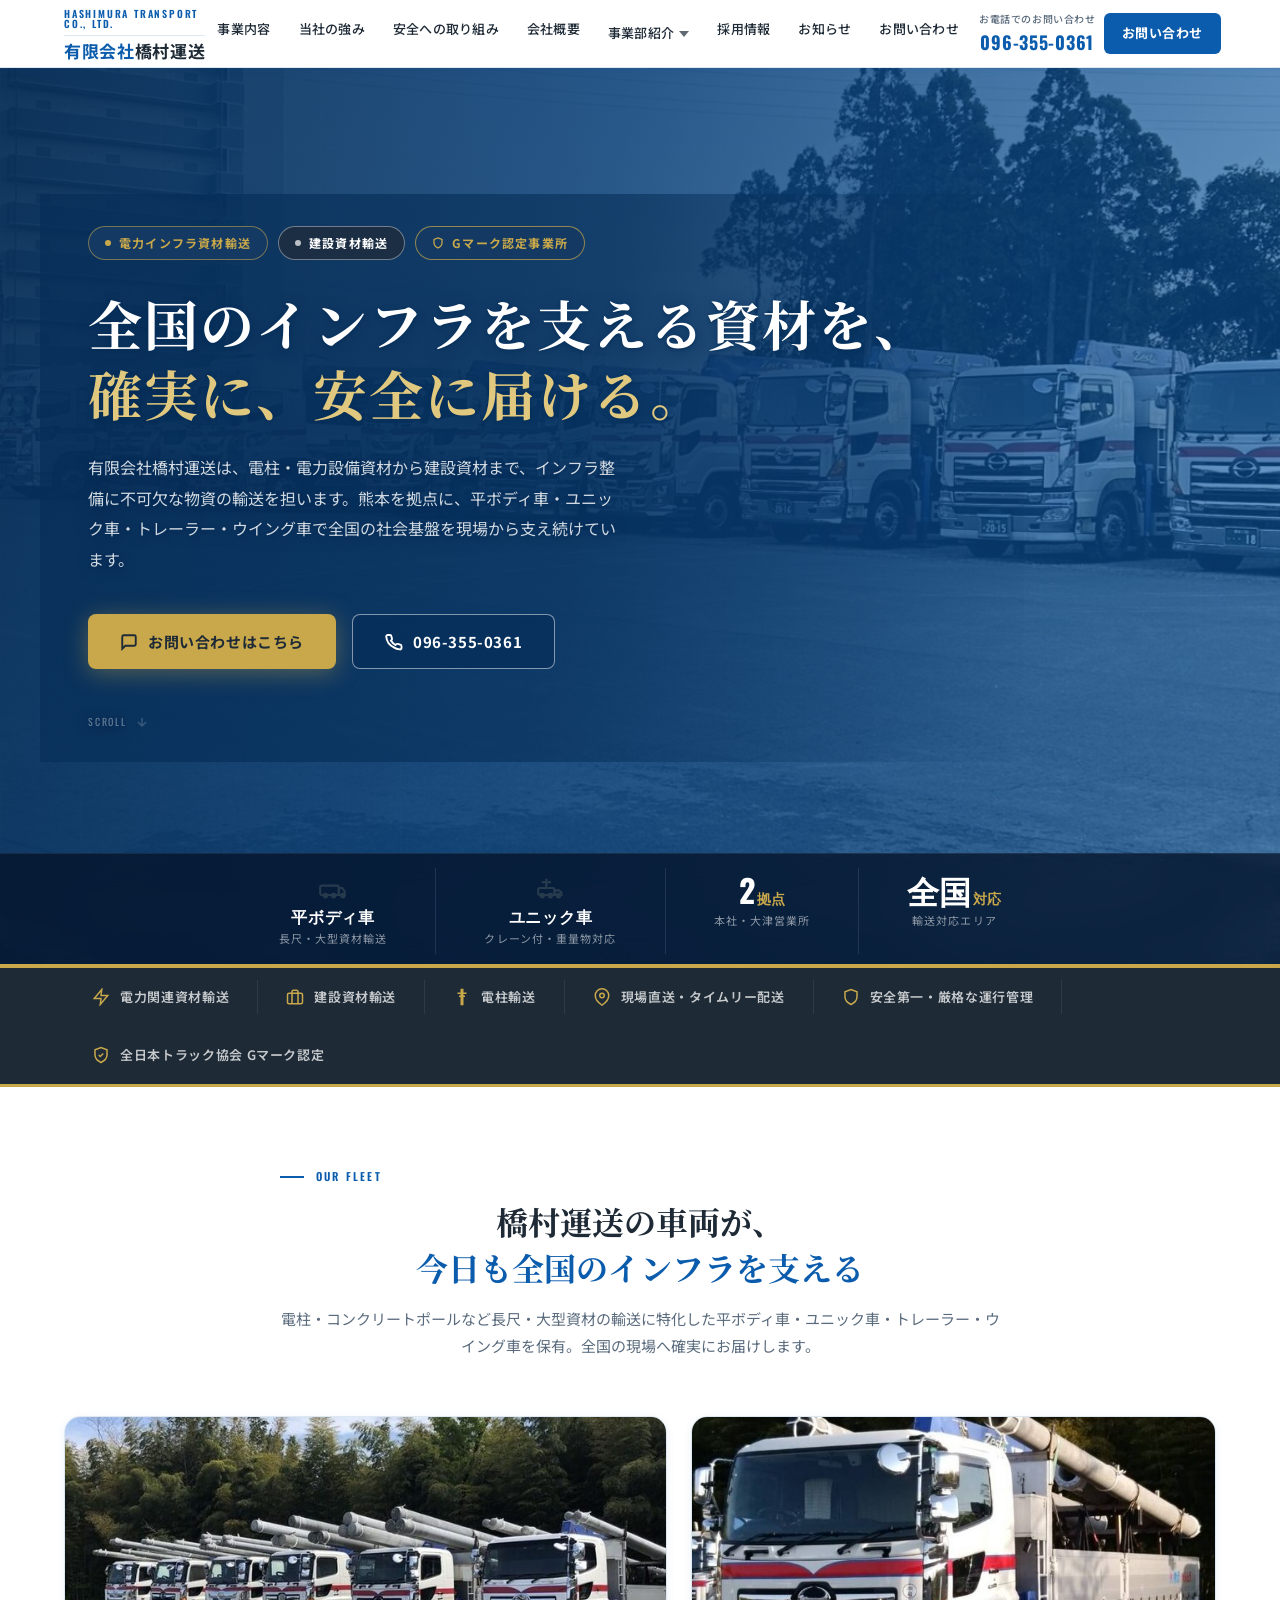
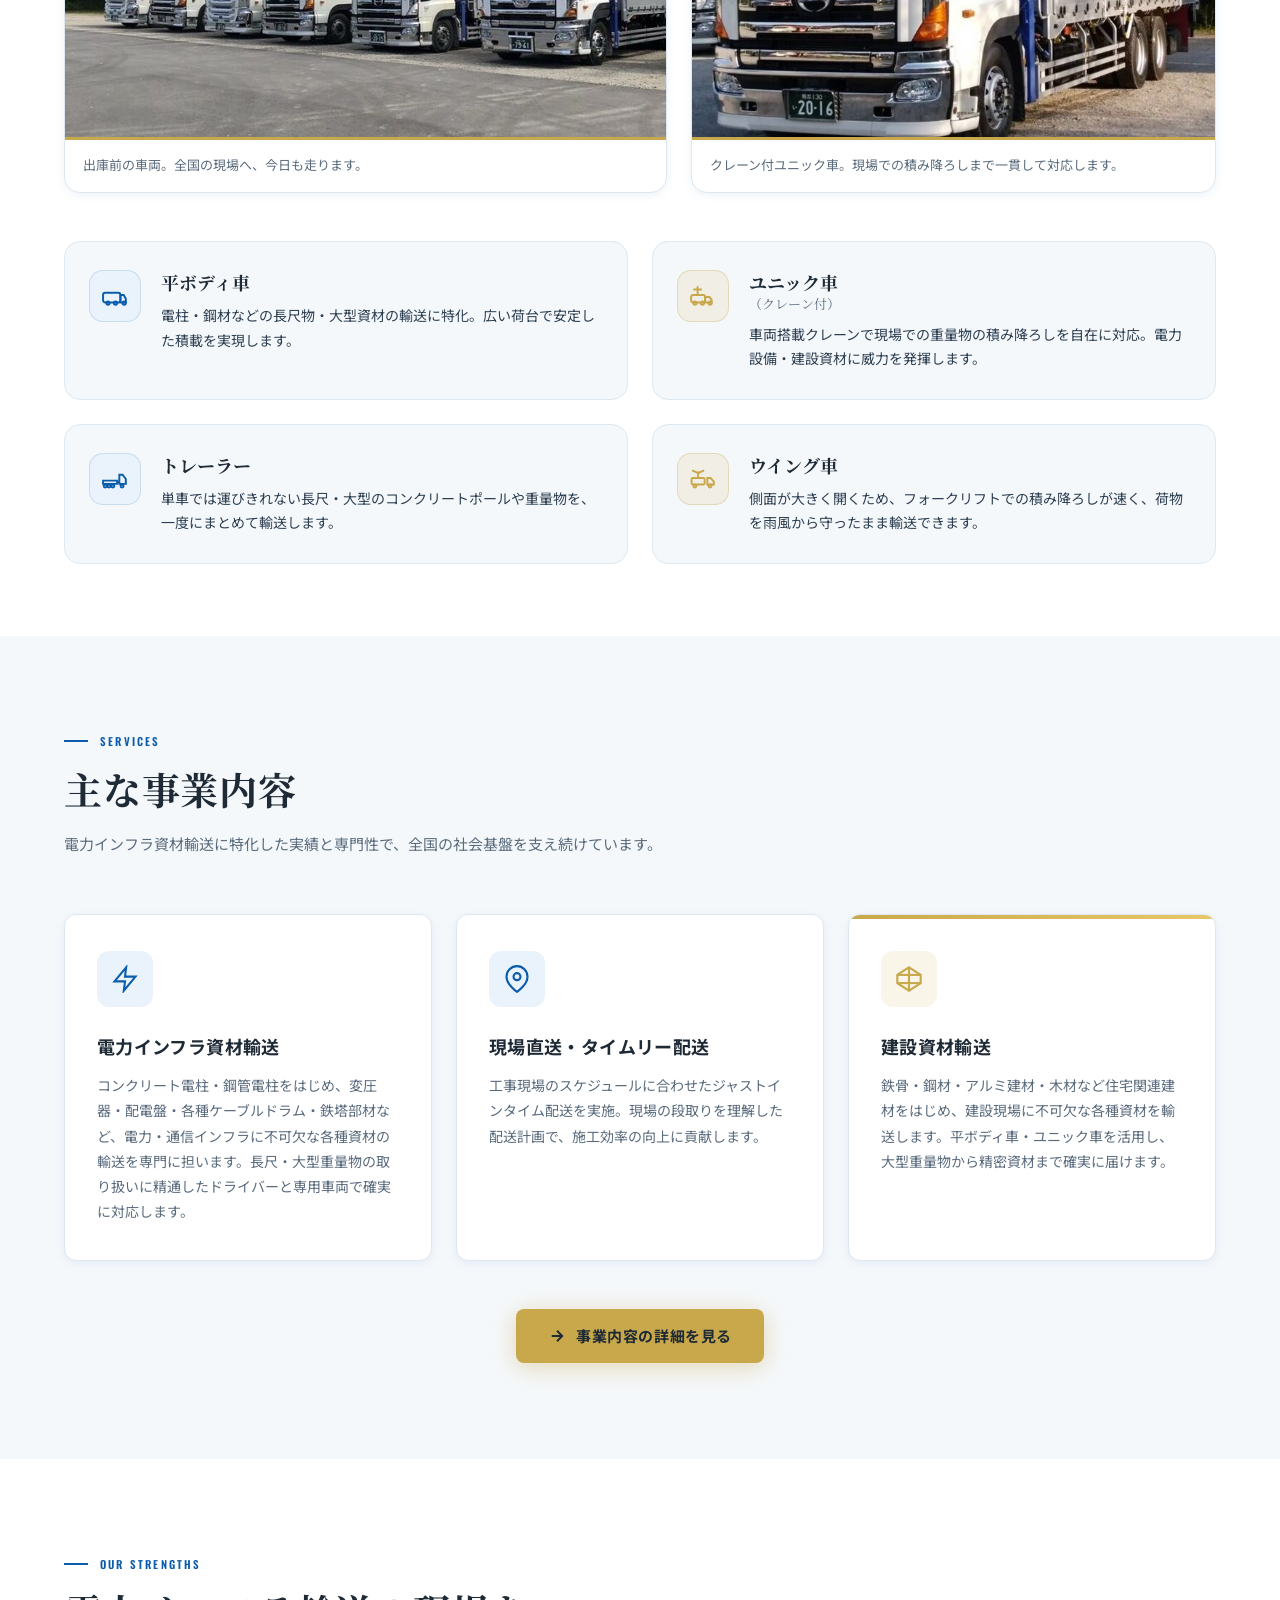
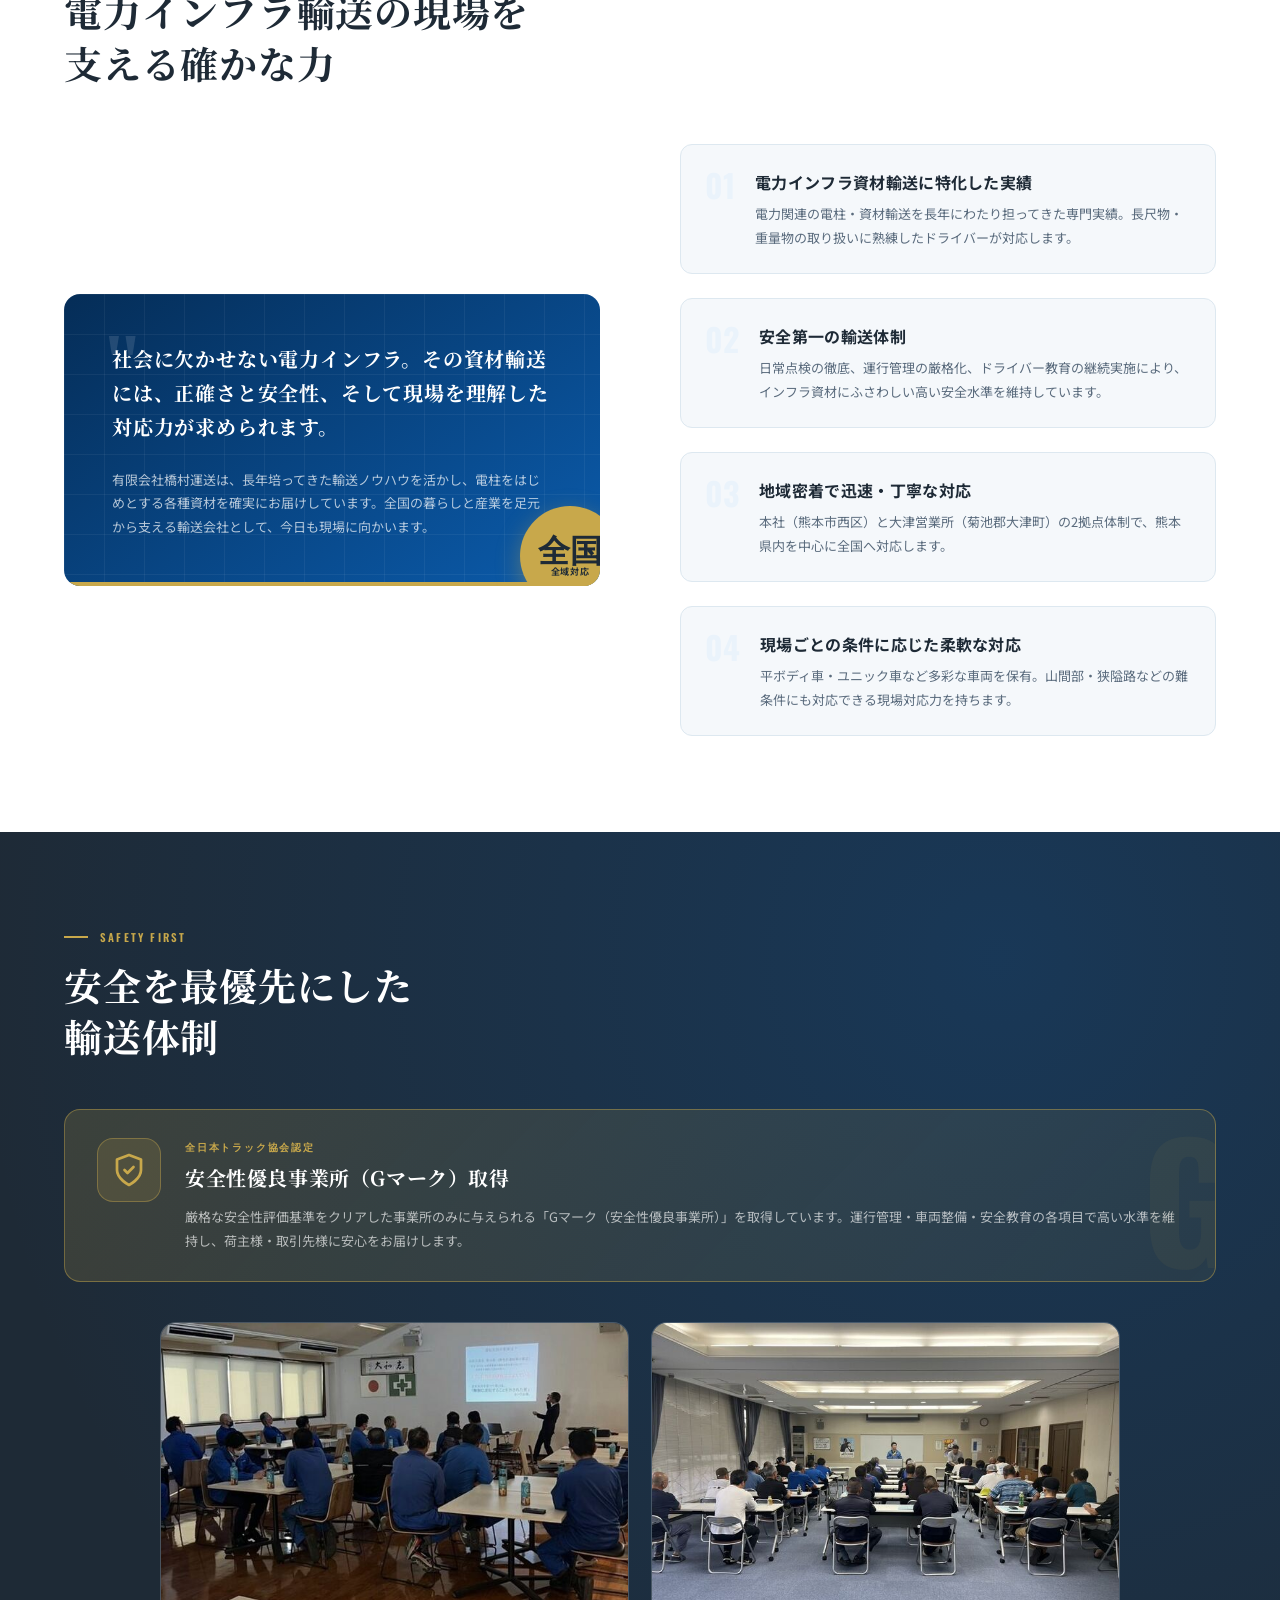
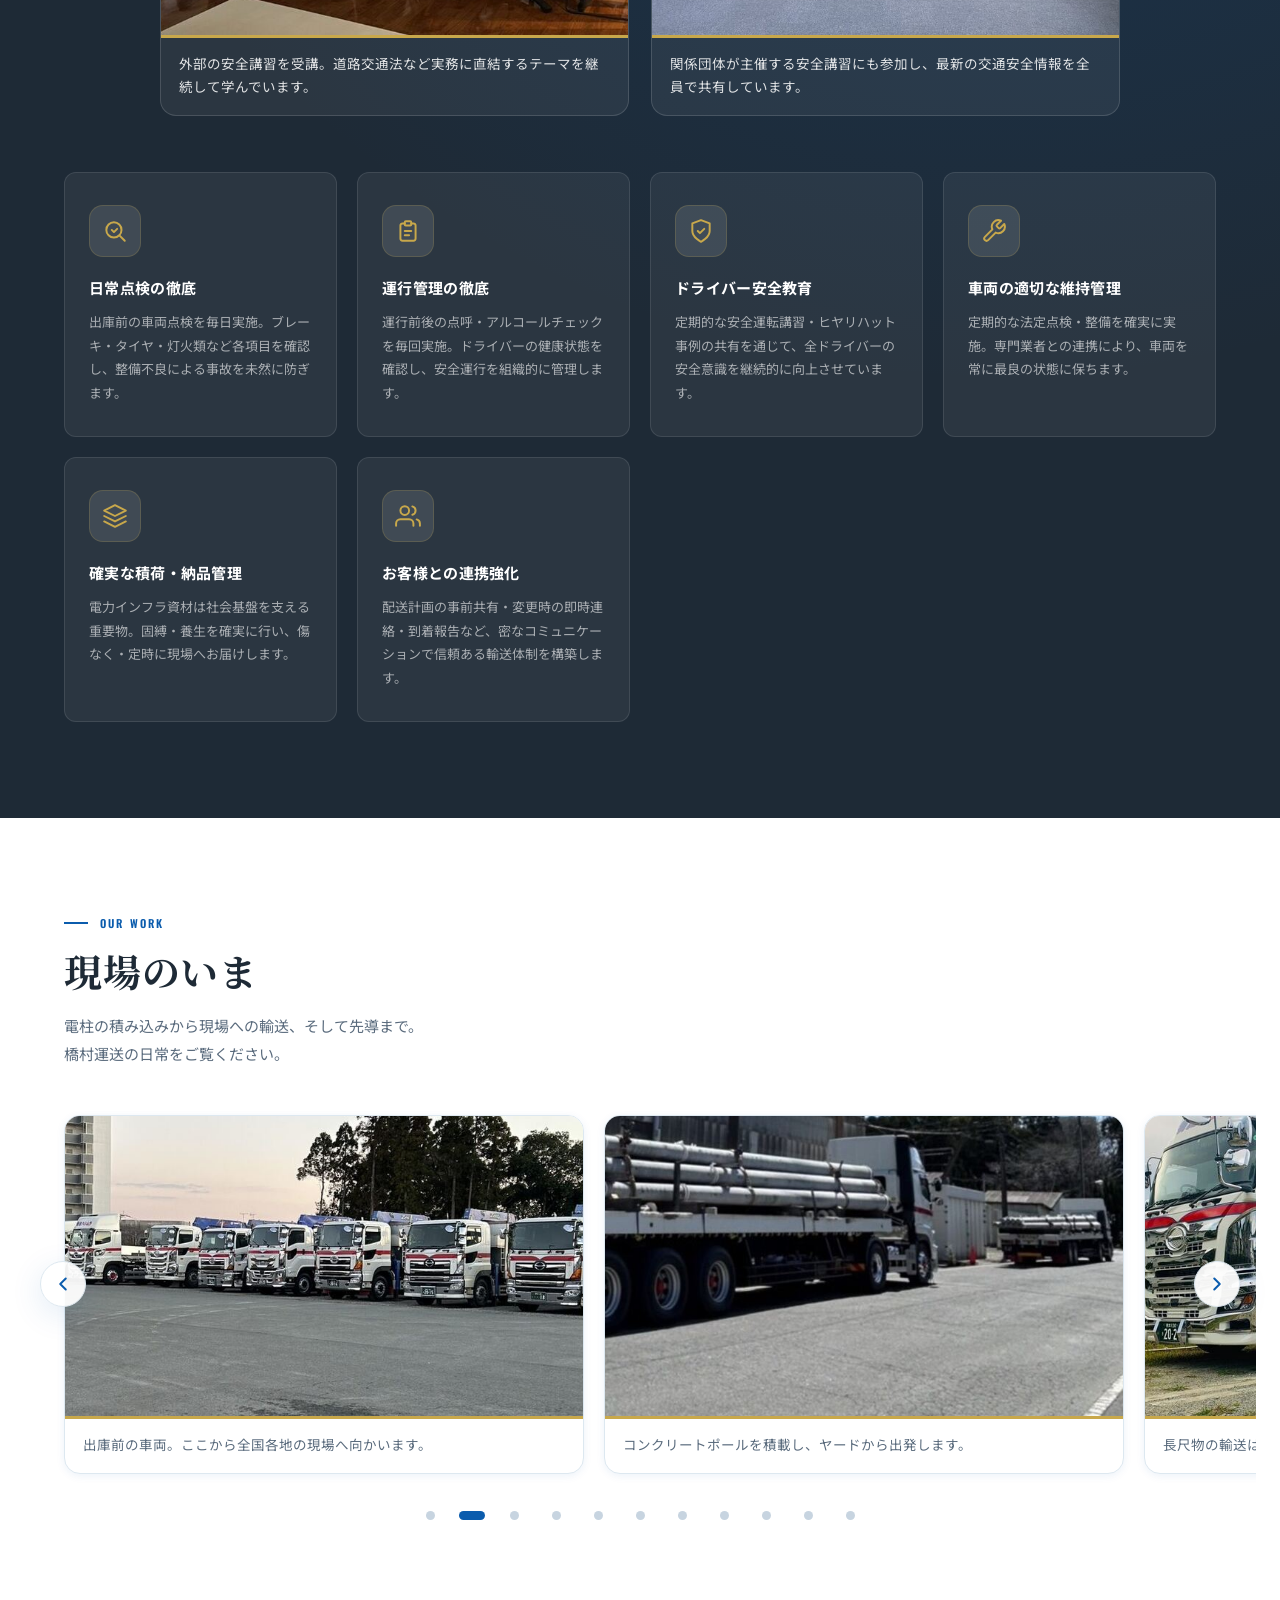
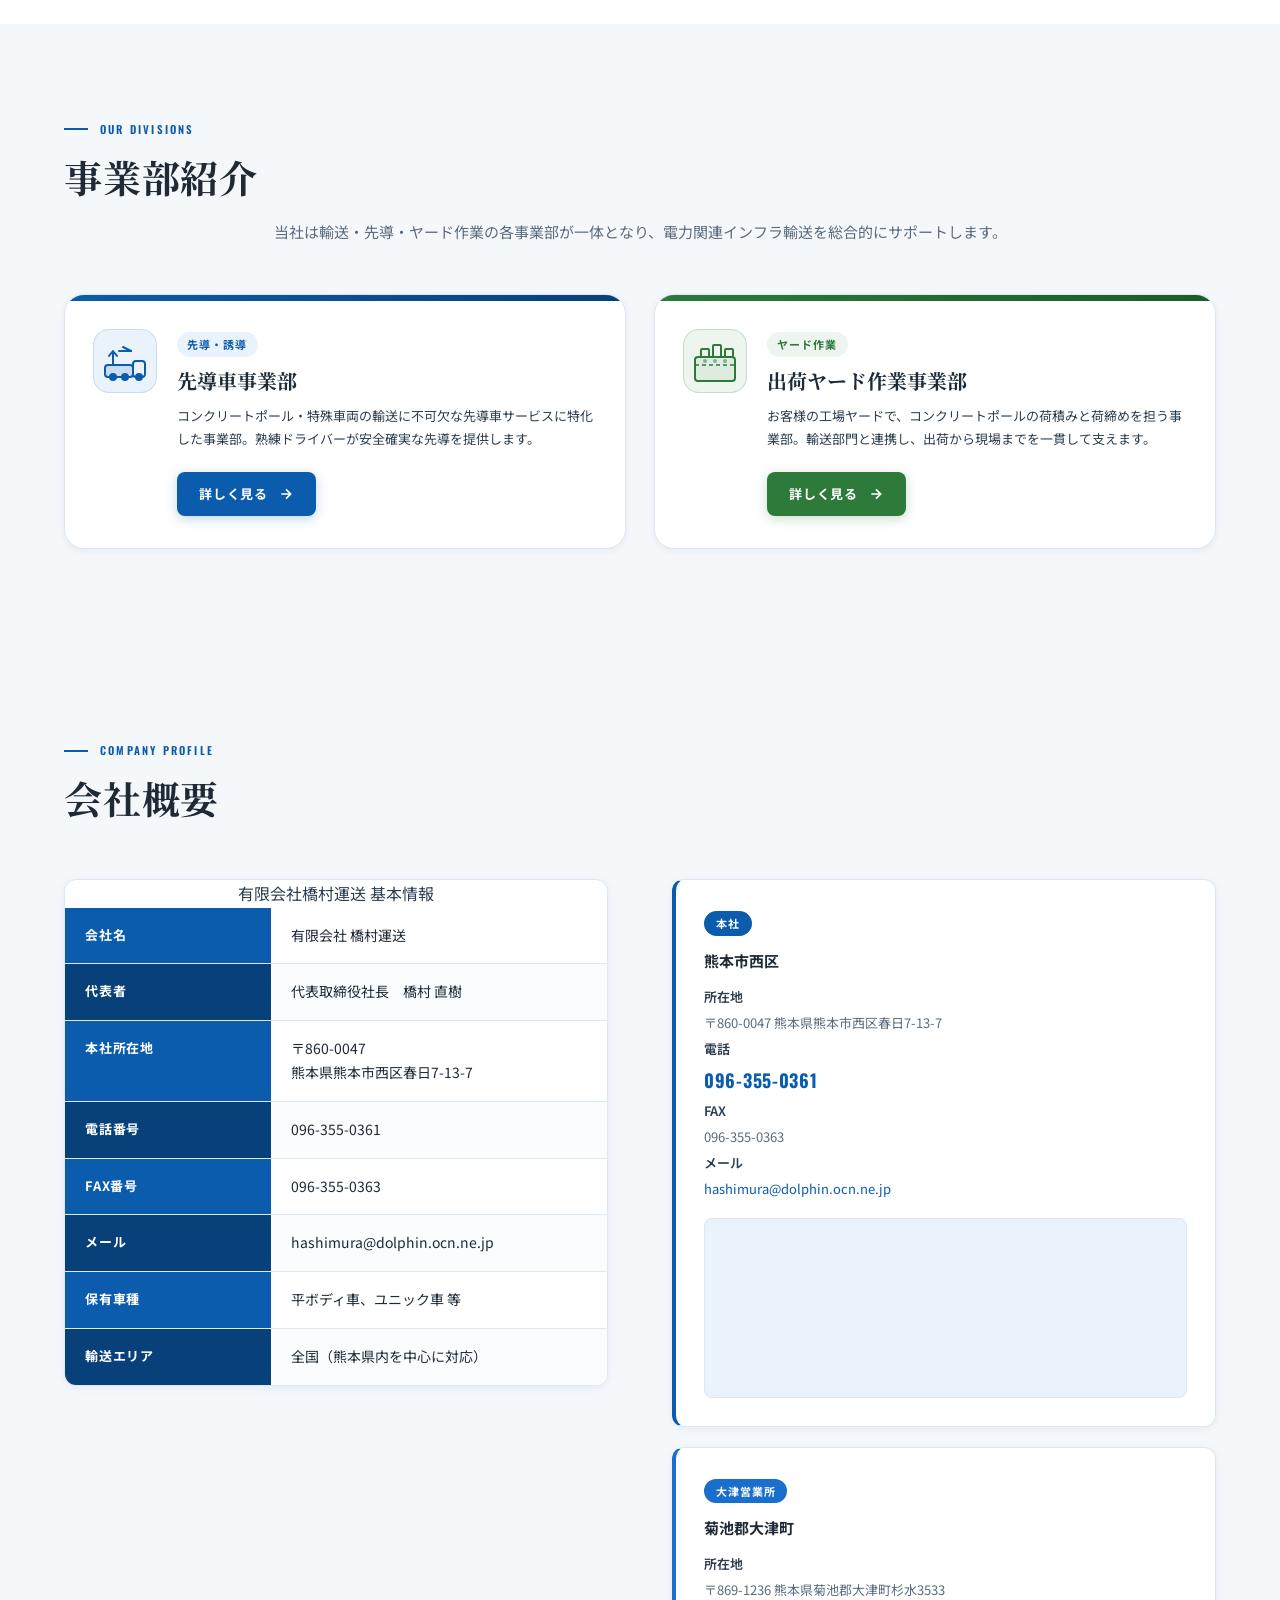
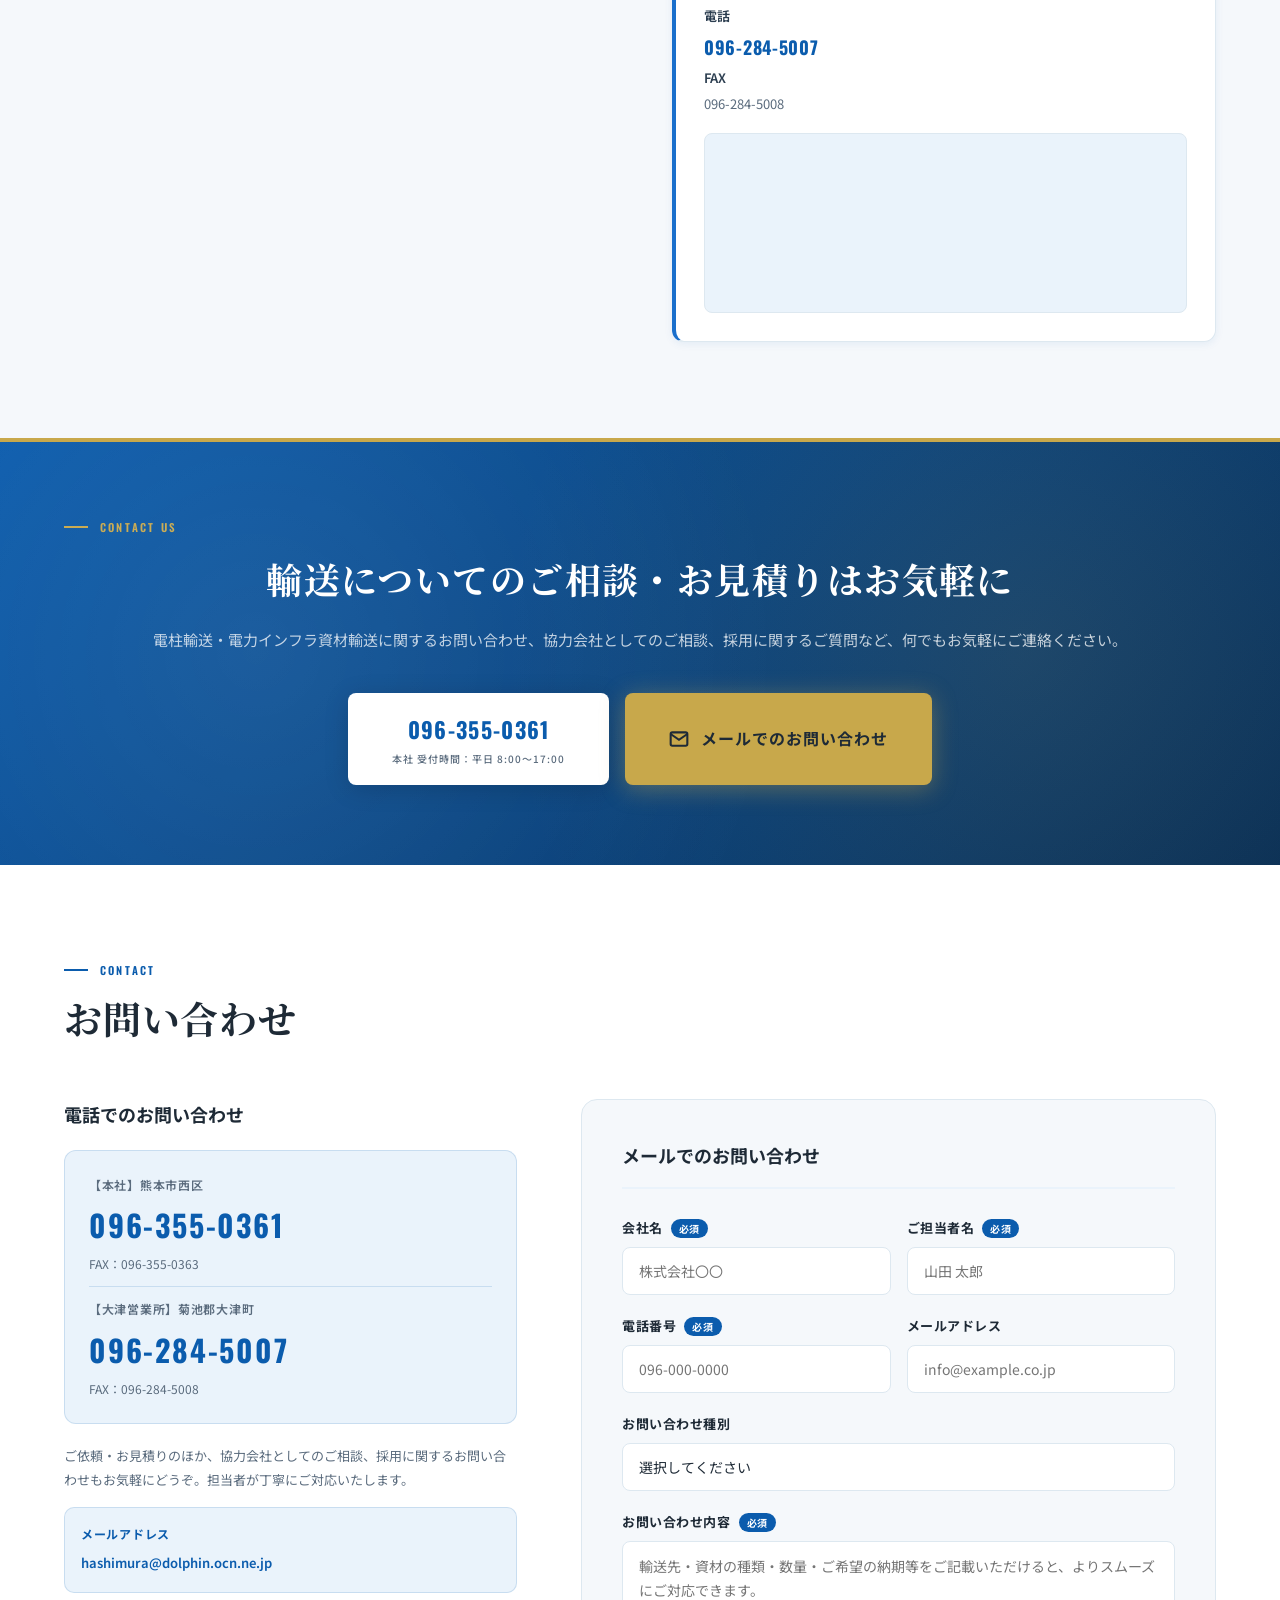
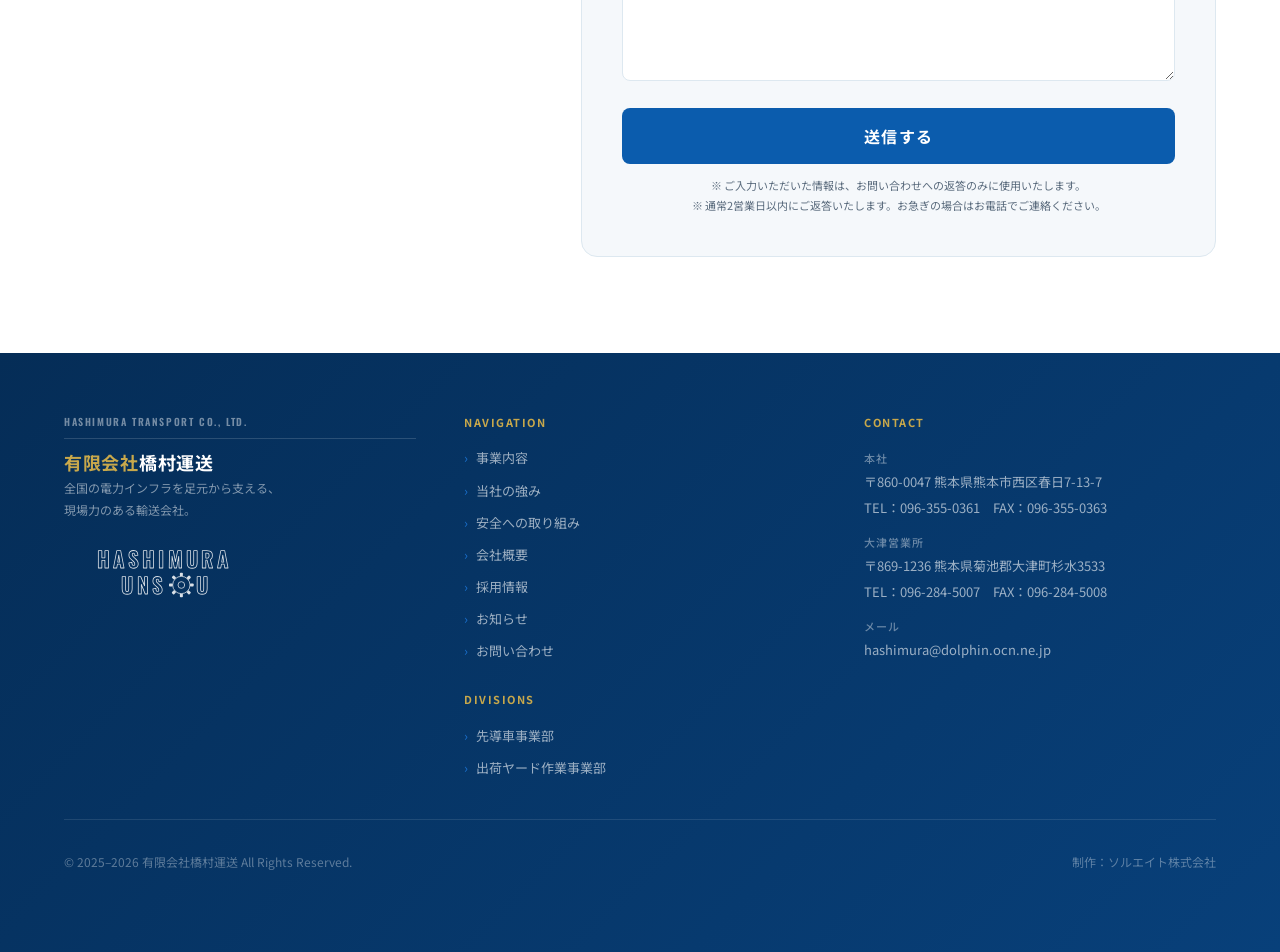
==== commit 5bf87d6e: "社員の集合写真を掲載（採用ページ・カルーセル） 橋村運送様より2026-09-09に掲載の承諾をいただいたため公開する。 - 採用情報ページのメッセージ欄の主写真に据えた。求職者が最初に知りたい   " ====
--- a/index.html
+++ b/index.html
@@ -684,6 +684,13 @@
           <figcaption class="gallery__caption">計画的に車両を更新し、安全性と輸送品質を保っています。</figcaption>
         </figure>
       </li>
+      <li class="gallery__item">
+        <figure class="gallery__figure">
+          <img src="images/team-photo.jpg" srcset="images/team-photo-sm.jpg 480w, images/team-photo-md.jpg 720w, images/team-photo.jpg 870w" sizes="(max-width: 600px) 88vw, (max-width: 900px) 60vw, 560px" width="870" height="500" loading="lazy" decoding="async"
+               alt="車庫に並ぶ車両の前に集まった有限会社橋村運送の社員一同">
+          <figcaption class="gallery__caption">現場を支える社員一同。ベテランから若手までが揃います。</figcaption>
+        </figure>
+      </li>
     </ul>
 
     <button class="gallery__nav gallery__nav--next" type="button" aria-label="次の写真を見る">
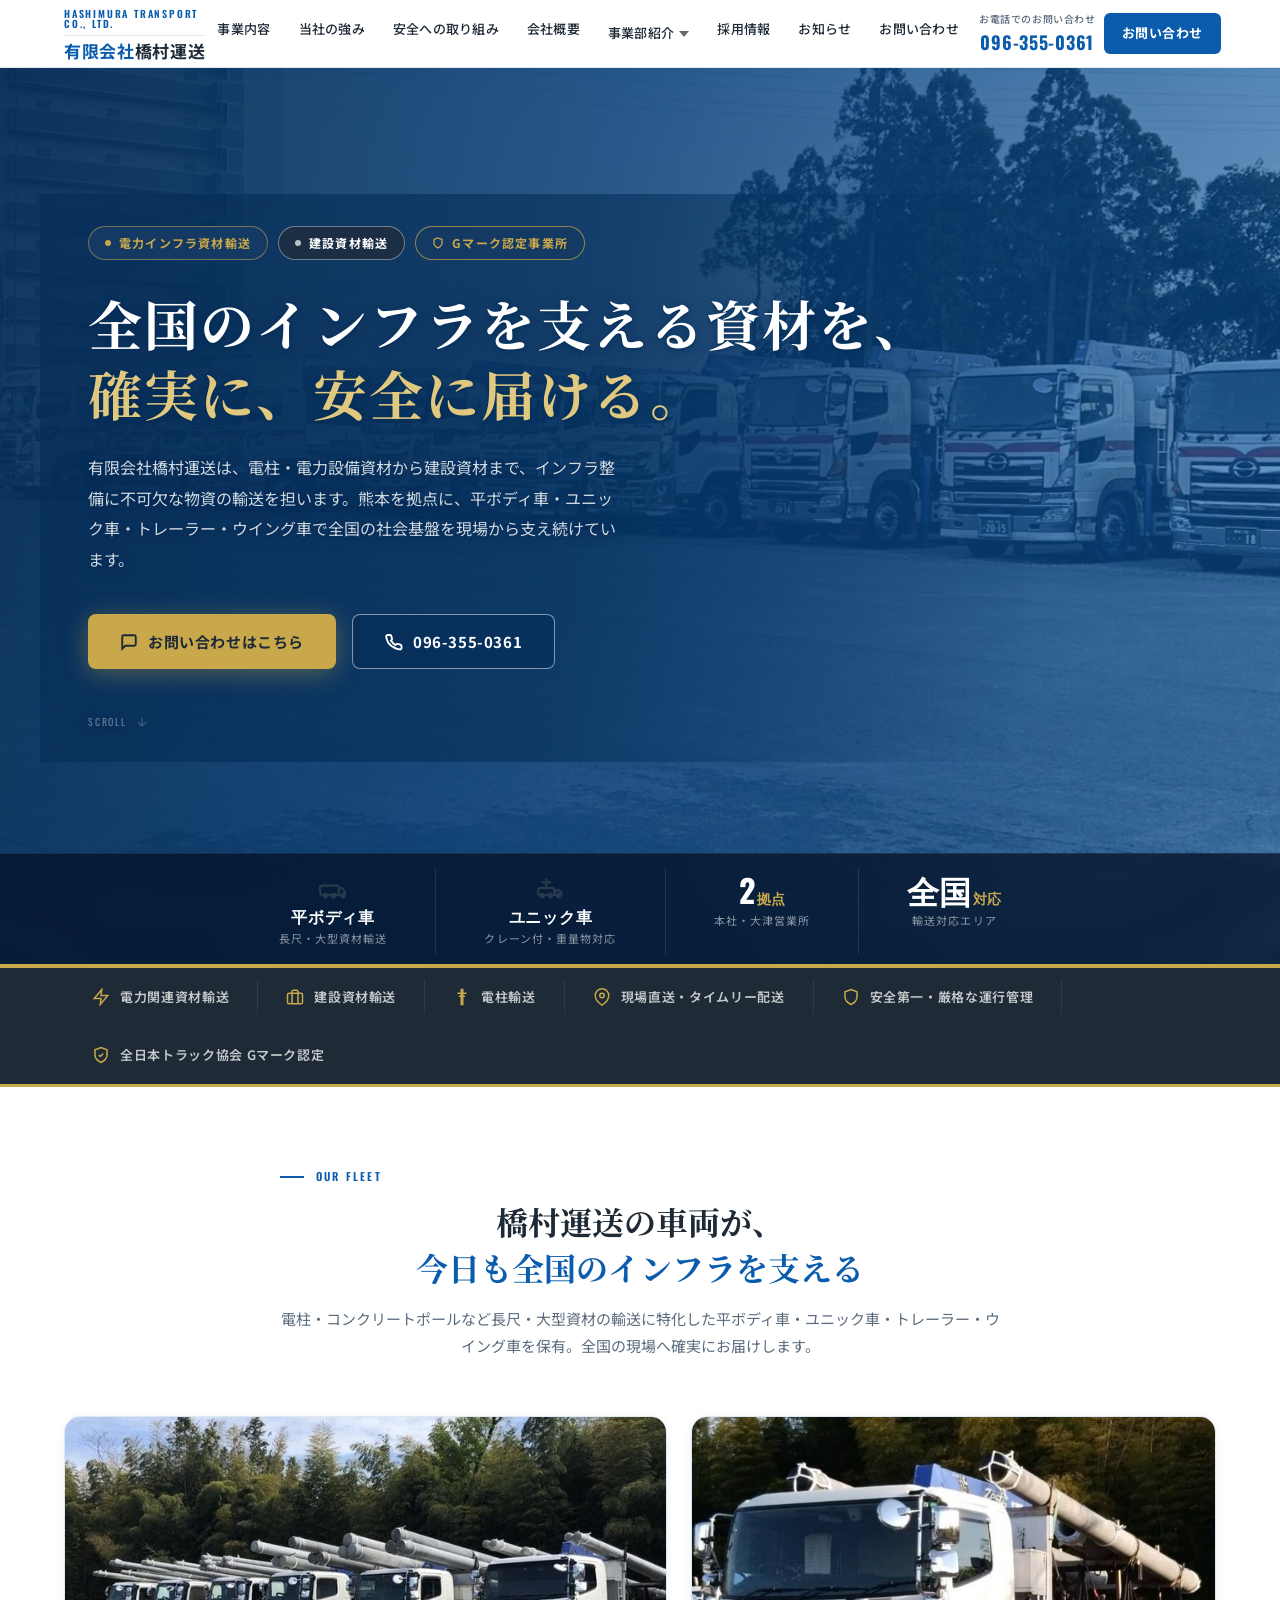
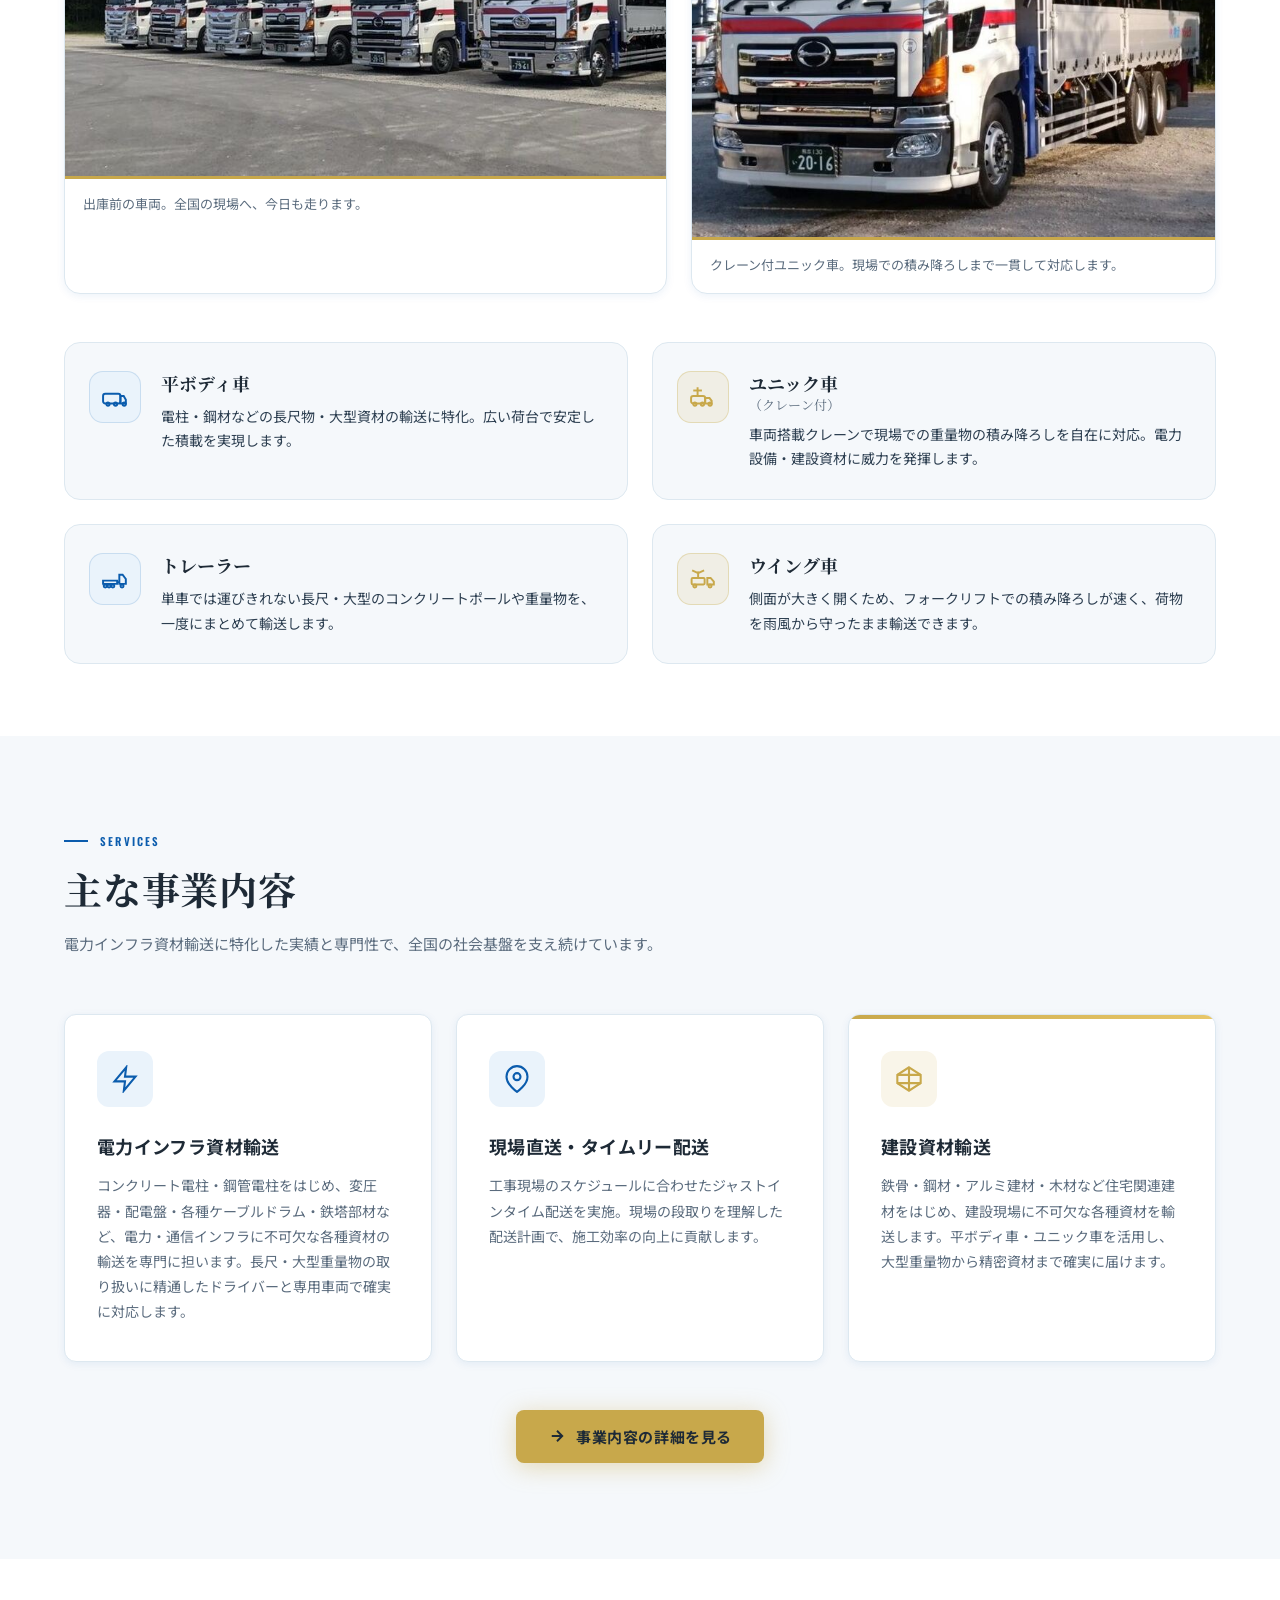
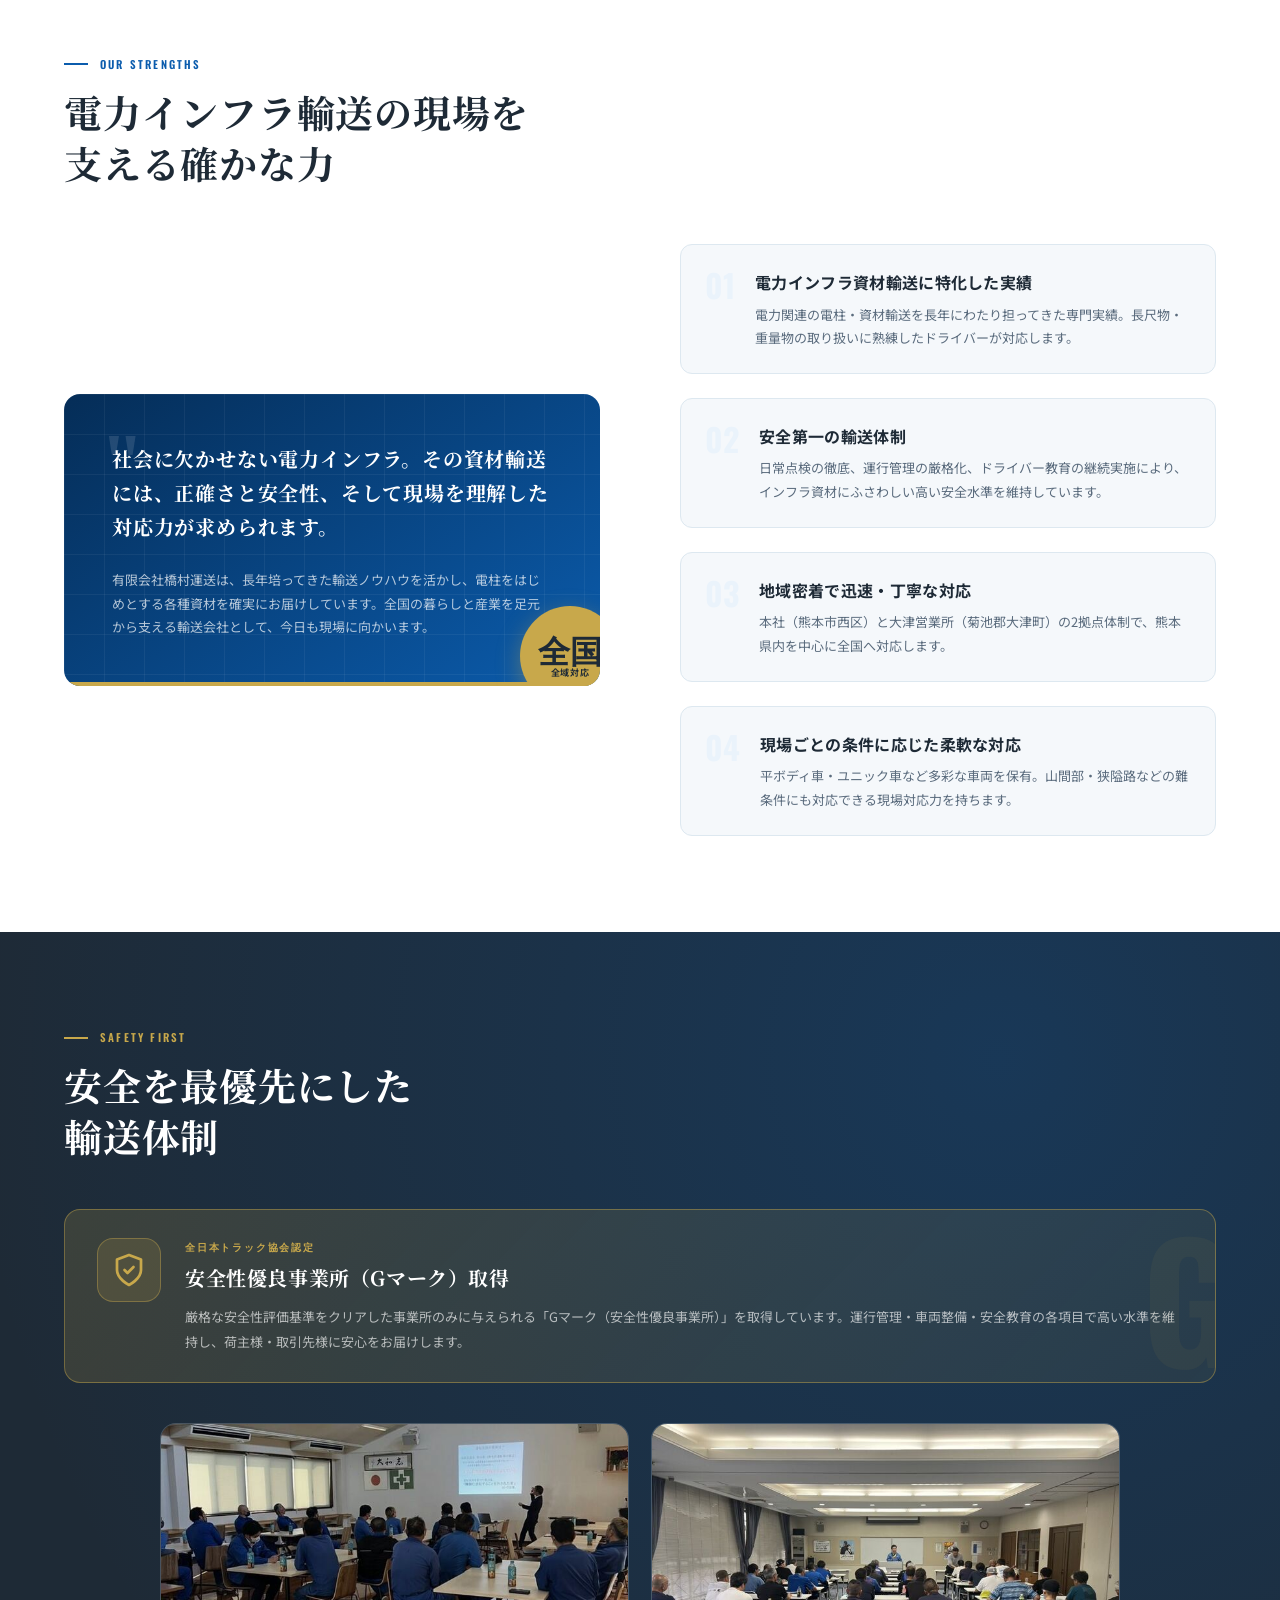
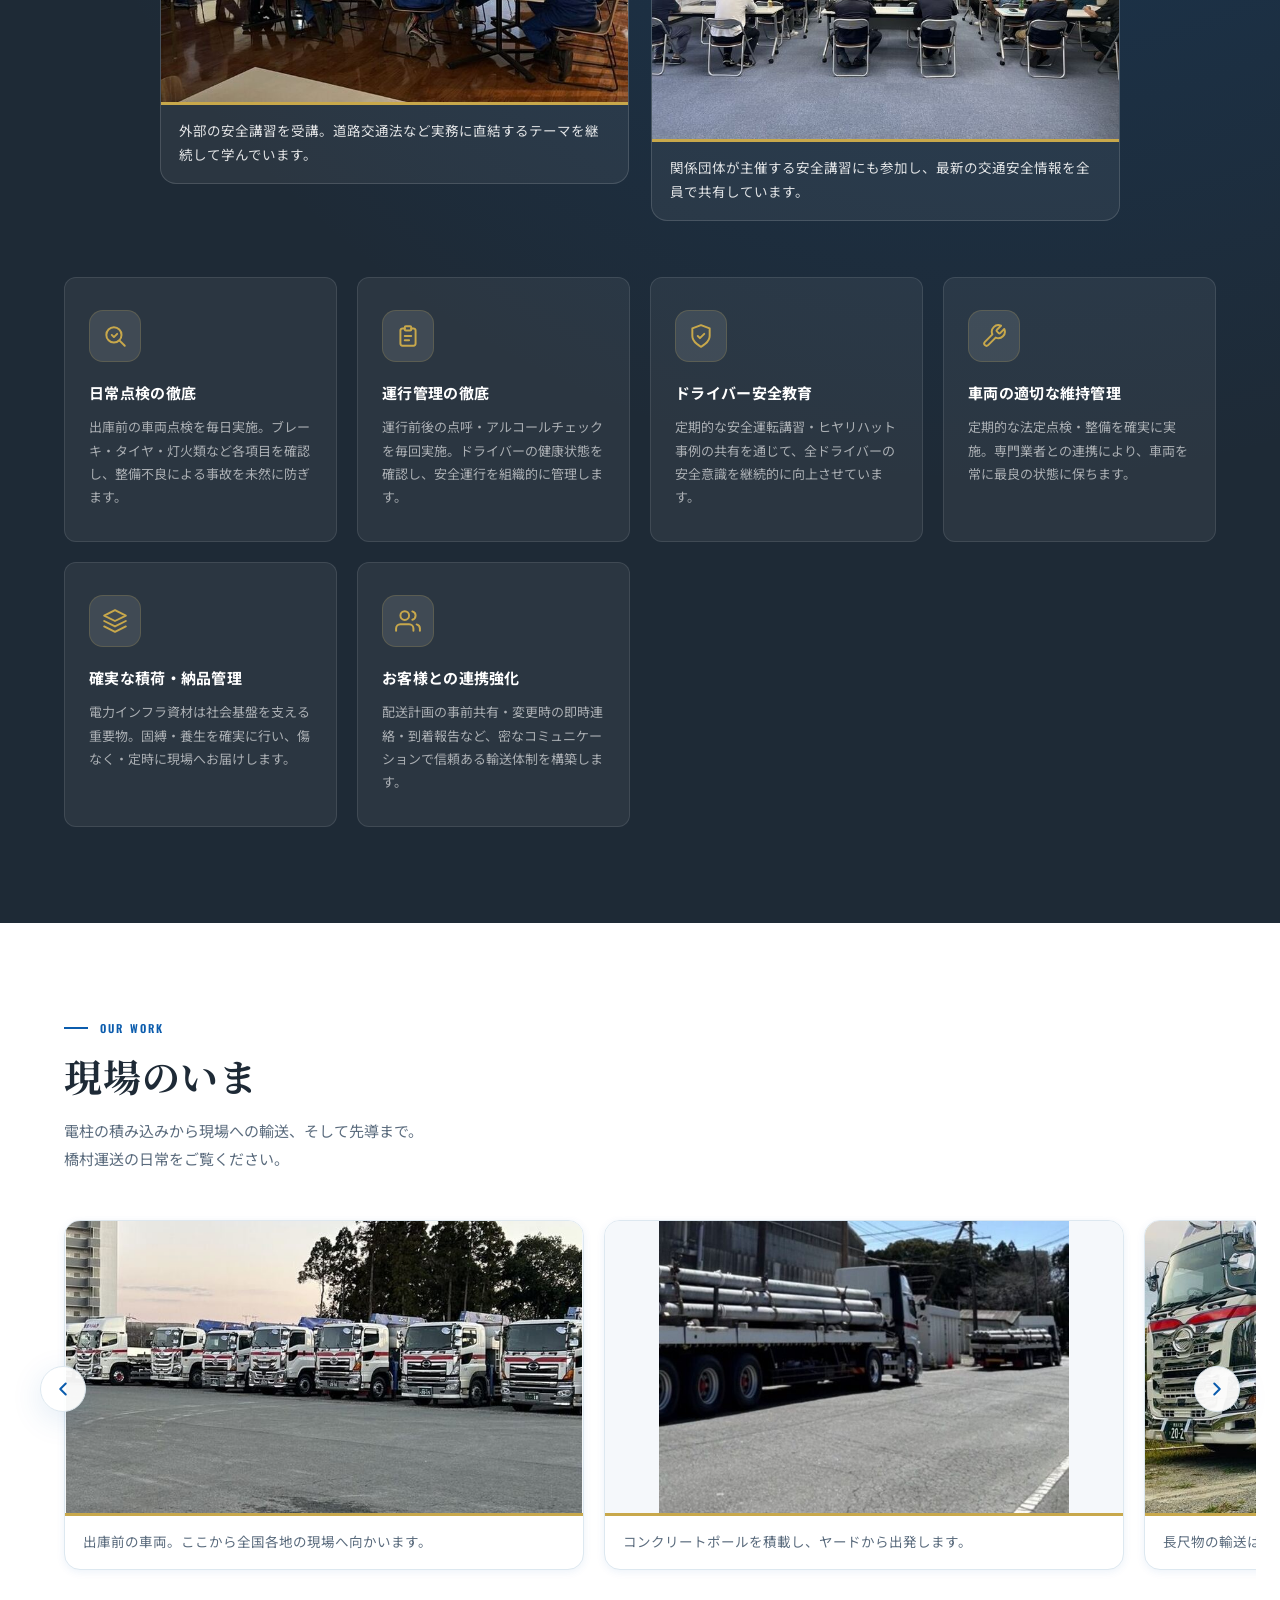
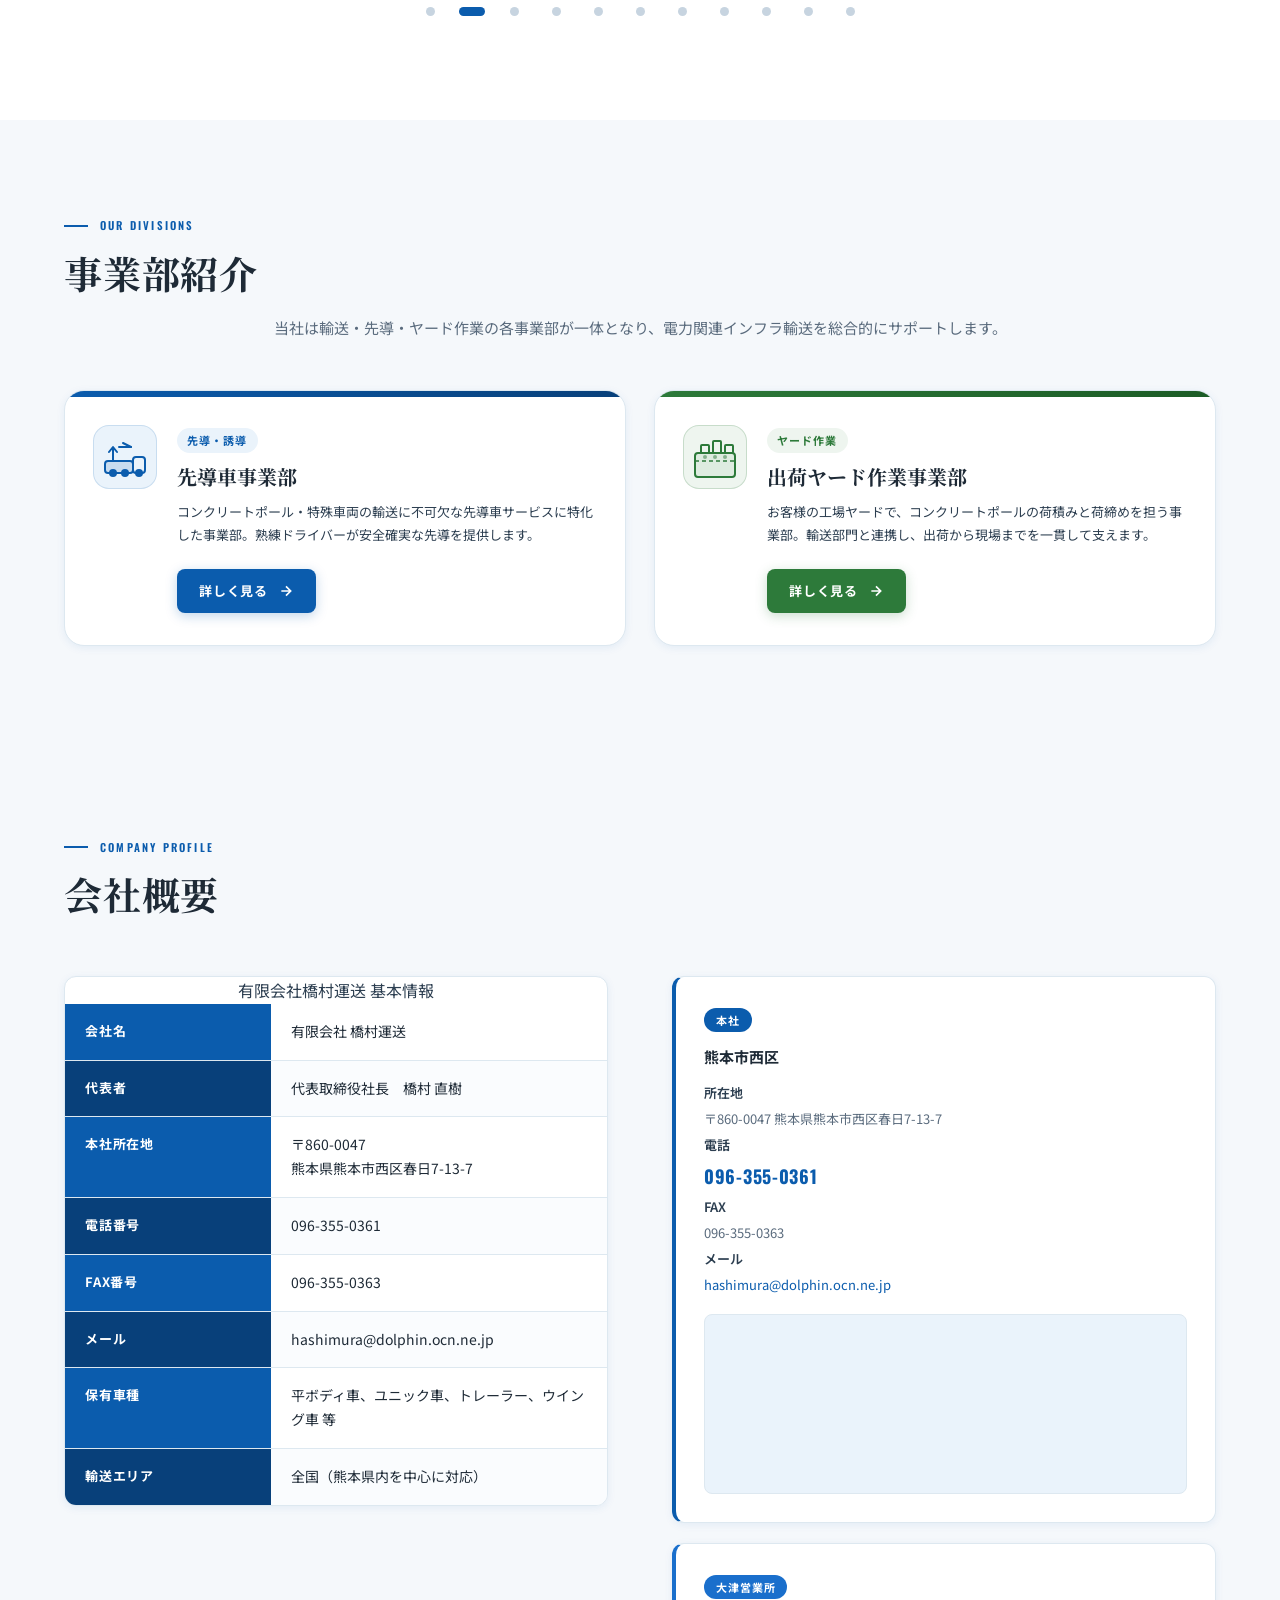
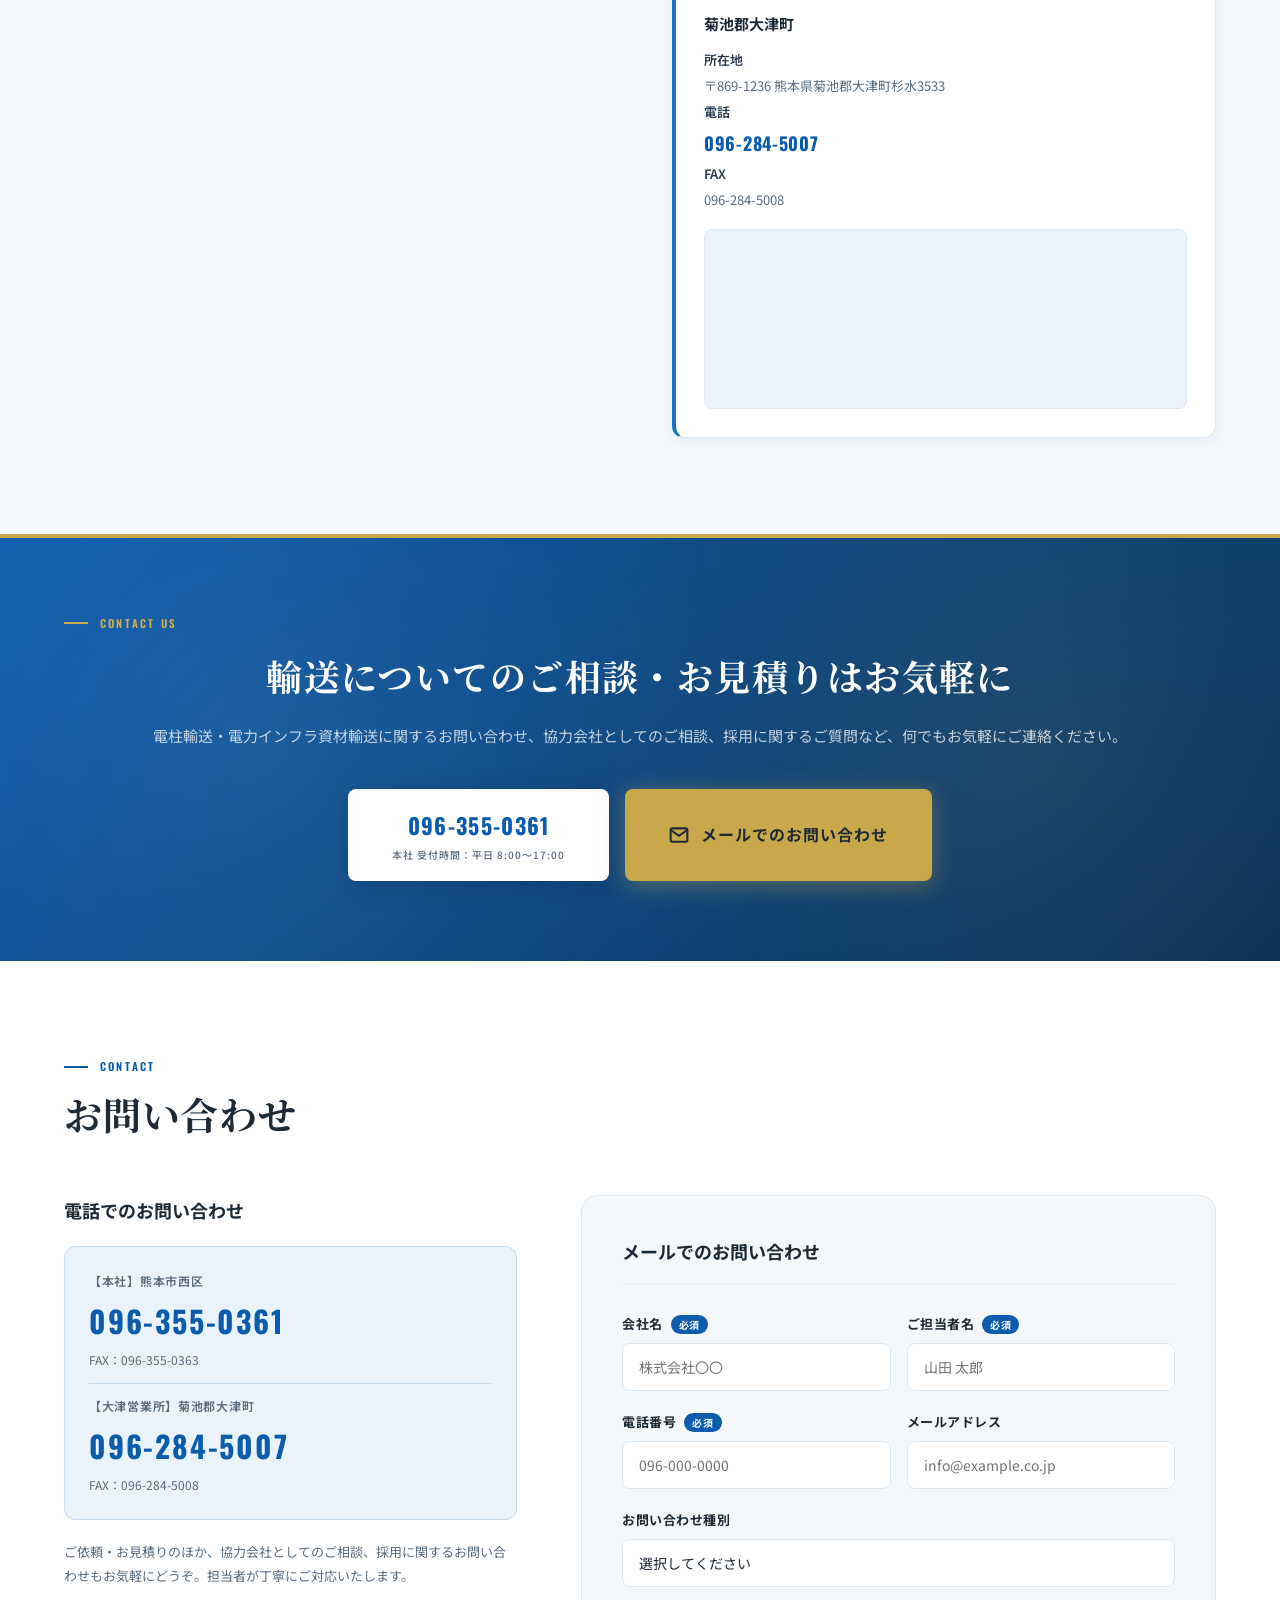
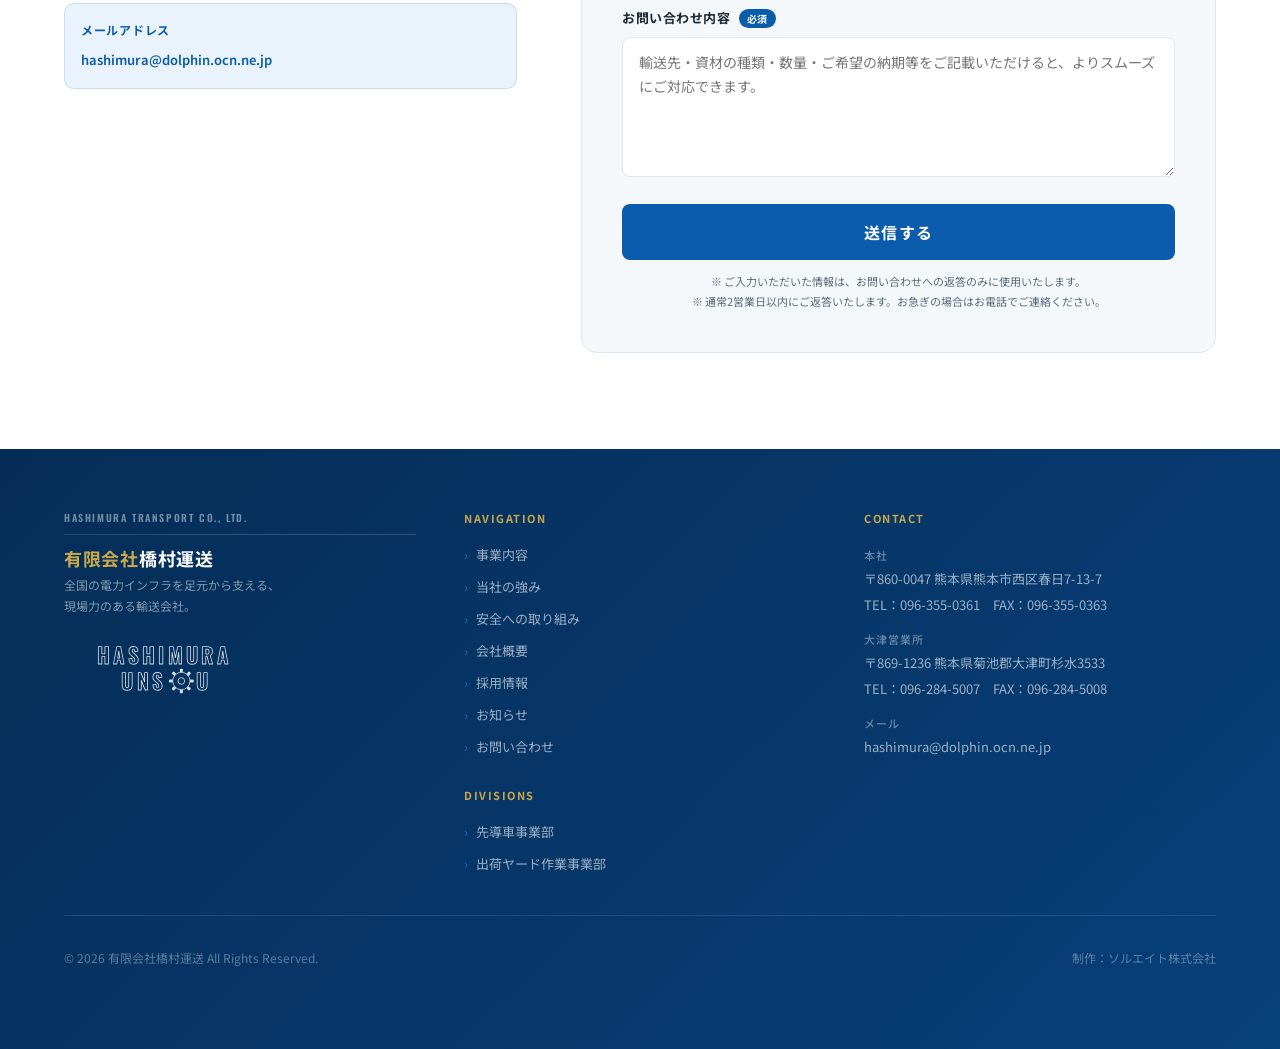
==== commit edce36ec: "公開前点検：根拠のない日付・数値と古い表記を修正 - お知らせのサンプル記事（2025.04.01付の2件）を削除し、公開履歴で   確認できる日付の記事4件に差し替え（開設 2026-04-04 ほ" ====
--- a/index.html
+++ b/index.html
@@ -37,11 +37,10 @@
 <script type="application/ld+json">
 {
   "@context": "https://schema.org",
-  "@type": "MovingCompany",
+  "@type": "LocalBusiness",
   "name": "有限会社橋村運送",
   "alternateName": "Hashimura Transport Co., Ltd.",
   "url": "https://yamaguchig5167-afk.github.io/hashimura-transport/",
-  "logo": "https://yamaguchig5167-afk.github.io/hashimura-transport/images/site-logo.svg",
   "image": "https://yamaguchig5167-afk.github.io/hashimura-transport/images/ogp.jpg",
   "description": "電柱輸送をはじめとする電力関連・建設資材輸送を行う熊本の運送会社",
   "address": {
@@ -52,30 +51,12 @@
     "postalCode": "860-0047",
     "addressCountry": "JP"
   },
-  "geo": {
-    "@type": "GeoCoordinates",
-    "latitude": 32.7967,
-    "longitude": 130.6785
-  },
   "telephone": "+81-96-355-0361",
   "faxNumber": "+81-96-355-0363",
   "email": "hashimura@dolphin.ocn.ne.jp",
-  "founder": {
-    "@type": "Person",
-    "name": "橋村 直樹"
-  },
-  "numberOfEmployees": {
-    "@type": "QuantitativeValue",
-    "value": 20
-  },
   "areaServed": {
-    "@type": "GeoCircle",
-    "geoMidpoint": {
-      "@type": "GeoCoordinates",
-      "latitude": 33.0,
-      "longitude": 130.5
-    },
-    "geoRadius": "200000"
+    "@type": "Country",
+    "name": "日本"
   },
   "openingHoursSpecification": {
     "@type": "OpeningHoursSpecification",
@@ -793,7 +774,7 @@
               <tr><th scope="row">電話番号</th><td><a href="tel:0963550361">096-355-0361</a></td></tr>
               <tr><th scope="row">FAX番号</th><td>096-355-0363</td></tr>
               <tr><th scope="row">メール</th><td><a href="mailto:hashimura@dolphin.ocn.ne.jp">hashimura@dolphin.ocn.ne.jp</a></td></tr>
-              <tr><th scope="row">保有車種</th><td>平ボディ車、ユニック車 等</td></tr>
+              <tr><th scope="row">保有車種</th><td>平ボディ車、ユニック車、トレーラー、ウイング車 等</td></tr>
               <tr><th scope="row">輸送エリア</th><td>全国（熊本県内を中心に対応）</td></tr>
             </tbody>
           </table>
@@ -1063,7 +1044,7 @@
       </div>
     </div>
     <div class="footer__bottom">
-      <p>© 2025–2026 有限会社橋村運送 All Rights Reserved.</p>
+      <p>© 2026 有限会社橋村運送 All Rights Reserved.</p>
       <p>制作：ソルエイト株式会社</p>
     </div>
   </div>
--- a/css/style.css
+++ b/css/style.css
@@ -118,6 +118,7 @@
 }
 /* 安全教育の写真を2枚並べる。スマホでは1列に落とす */
 .safety-photos {
+  align-items: start;
   display: grid;
   grid-template-columns: repeat(2, 1fr);
   gap: 22px;
@@ -125,8 +126,8 @@
   max-width: 960px;
 }
 .safety-photos .safety-photo { margin: 0; max-width: none; }
-/* 元写真の縦横比が違うとキャプション位置がずれるため、3:2に揃える */
-.safety-photos .safety-photo img { aspect-ratio: 3 / 2; object-fit: cover; }
+/* 枠に合わせて切り落とすと車両が欠けるため、元の縦横比のまま表示する */
+.safety-photos .safety-photo img { aspect-ratio: auto; object-fit: fill; }
 @media (max-width: 780px) {
   .safety-photos { grid-template-columns: 1fr; gap: 18px; margin-top: 28px; }
 }
@@ -1949,9 +1950,7 @@
 .fleet-photo img {
   display: block;
   width: 100%;
-  height: 320px;
-  object-fit: cover;
-  object-position: center 55%;
+  height: auto;
 }
 .fleet-photo__caption {
   padding: 14px 18px 16px;
@@ -2013,9 +2012,9 @@
 .gallery__figure img {
   display: block;
   width: 100%;
-  height: 300px;
-  object-fit: cover;
-  object-position: center 55%;
+  height: auto;
+  aspect-ratio: 16 / 9;
+  object-fit: contain;
   background: var(--bg-light);
 }
 .gallery__caption {
@@ -2287,7 +2286,7 @@
 @media (max-width: 900px) {
   .fleet-section { padding: 64px 0 0; }
   .fleet-photos { grid-template-columns: 1fr; gap: 20px; padding-top: 32px; }
-  .fleet-photo img { height: 260px; }
+  /* 高さは aspect-ratio で決まるため個別指定は不要 */
 }
 @media (max-width: 700px) {
   .group-cards { grid-template-columns: 1fr; gap: 20px; }
@@ -2296,7 +2295,7 @@
 }
 @media (max-width: 600px) {
   .fleet-section { padding: 56px 0 0; }
-  .fleet-photo img { height: 210px; }
+  /* 同上 */
   .fleet-photo__caption { font-size: 12.5px; padding: 12px 15px 14px; }
   .truck-types { grid-template-columns: 1fr; gap: 16px; padding: 32px 0 56px; }
   .truck-type-card { padding: 20px 18px; gap: 16px; }
@@ -2657,7 +2656,7 @@
   .gallery-section { padding-bottom: 64px; }
   .gallery__track { gap: 14px; padding: 4px 20px 18px; }
   .gallery__item { flex-basis: 84vw; }
-  .gallery__figure img { height: 215px; }
+  /* 高さは aspect-ratio で決まるため個別指定は不要 */
   .gallery__caption { padding: 12px 15px 14px; }
 }
 
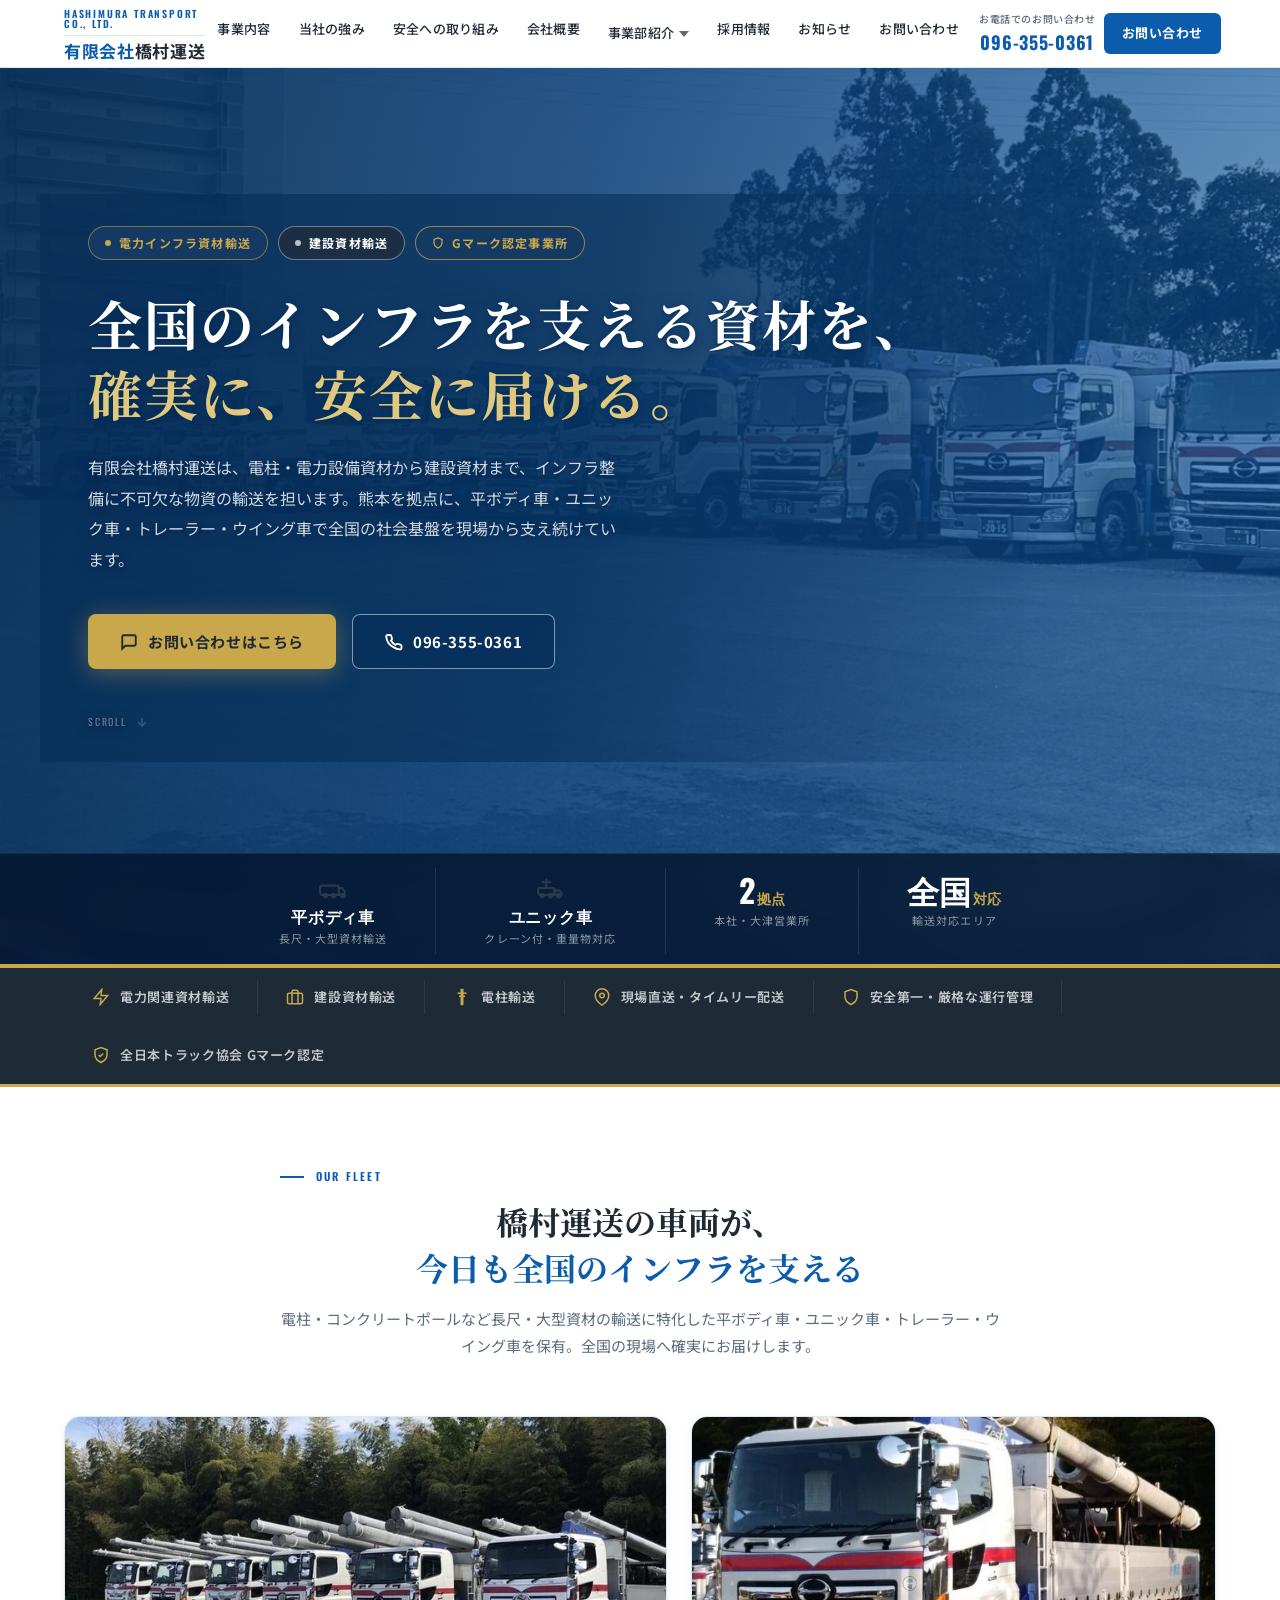
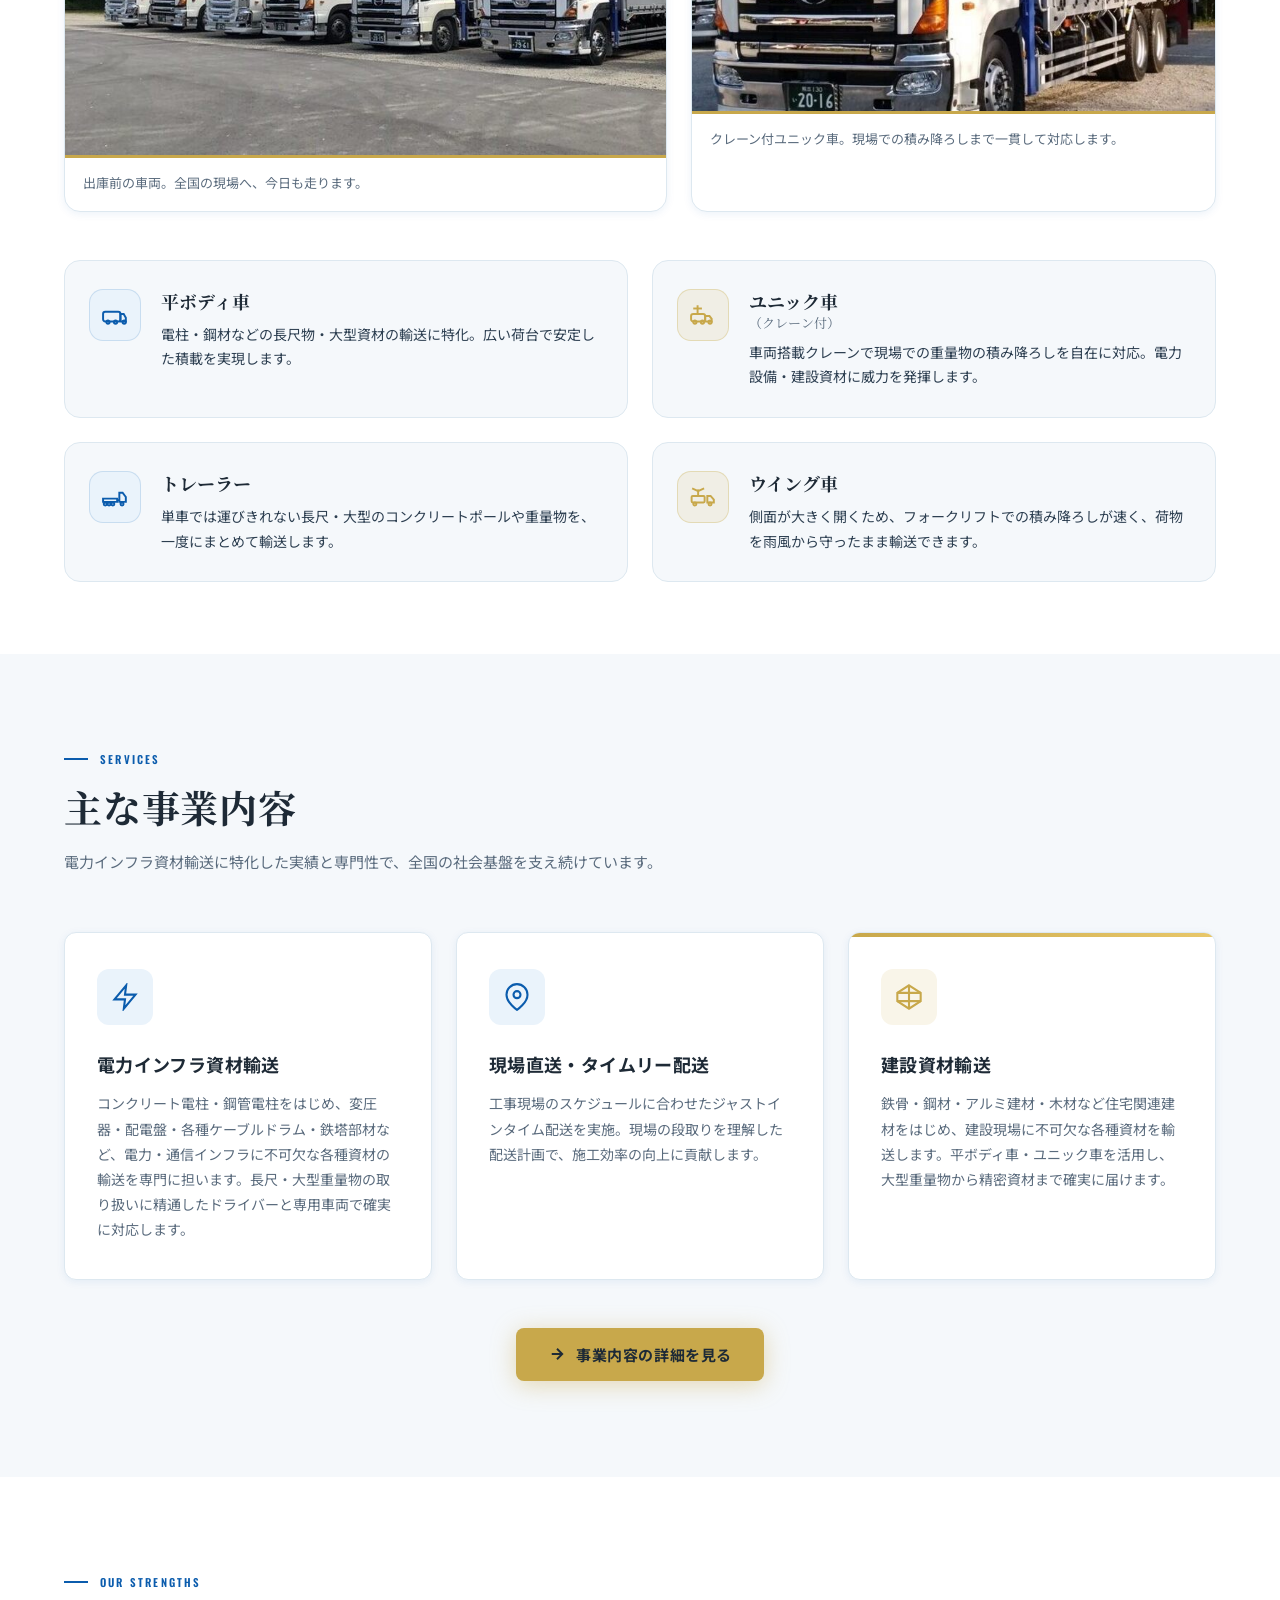
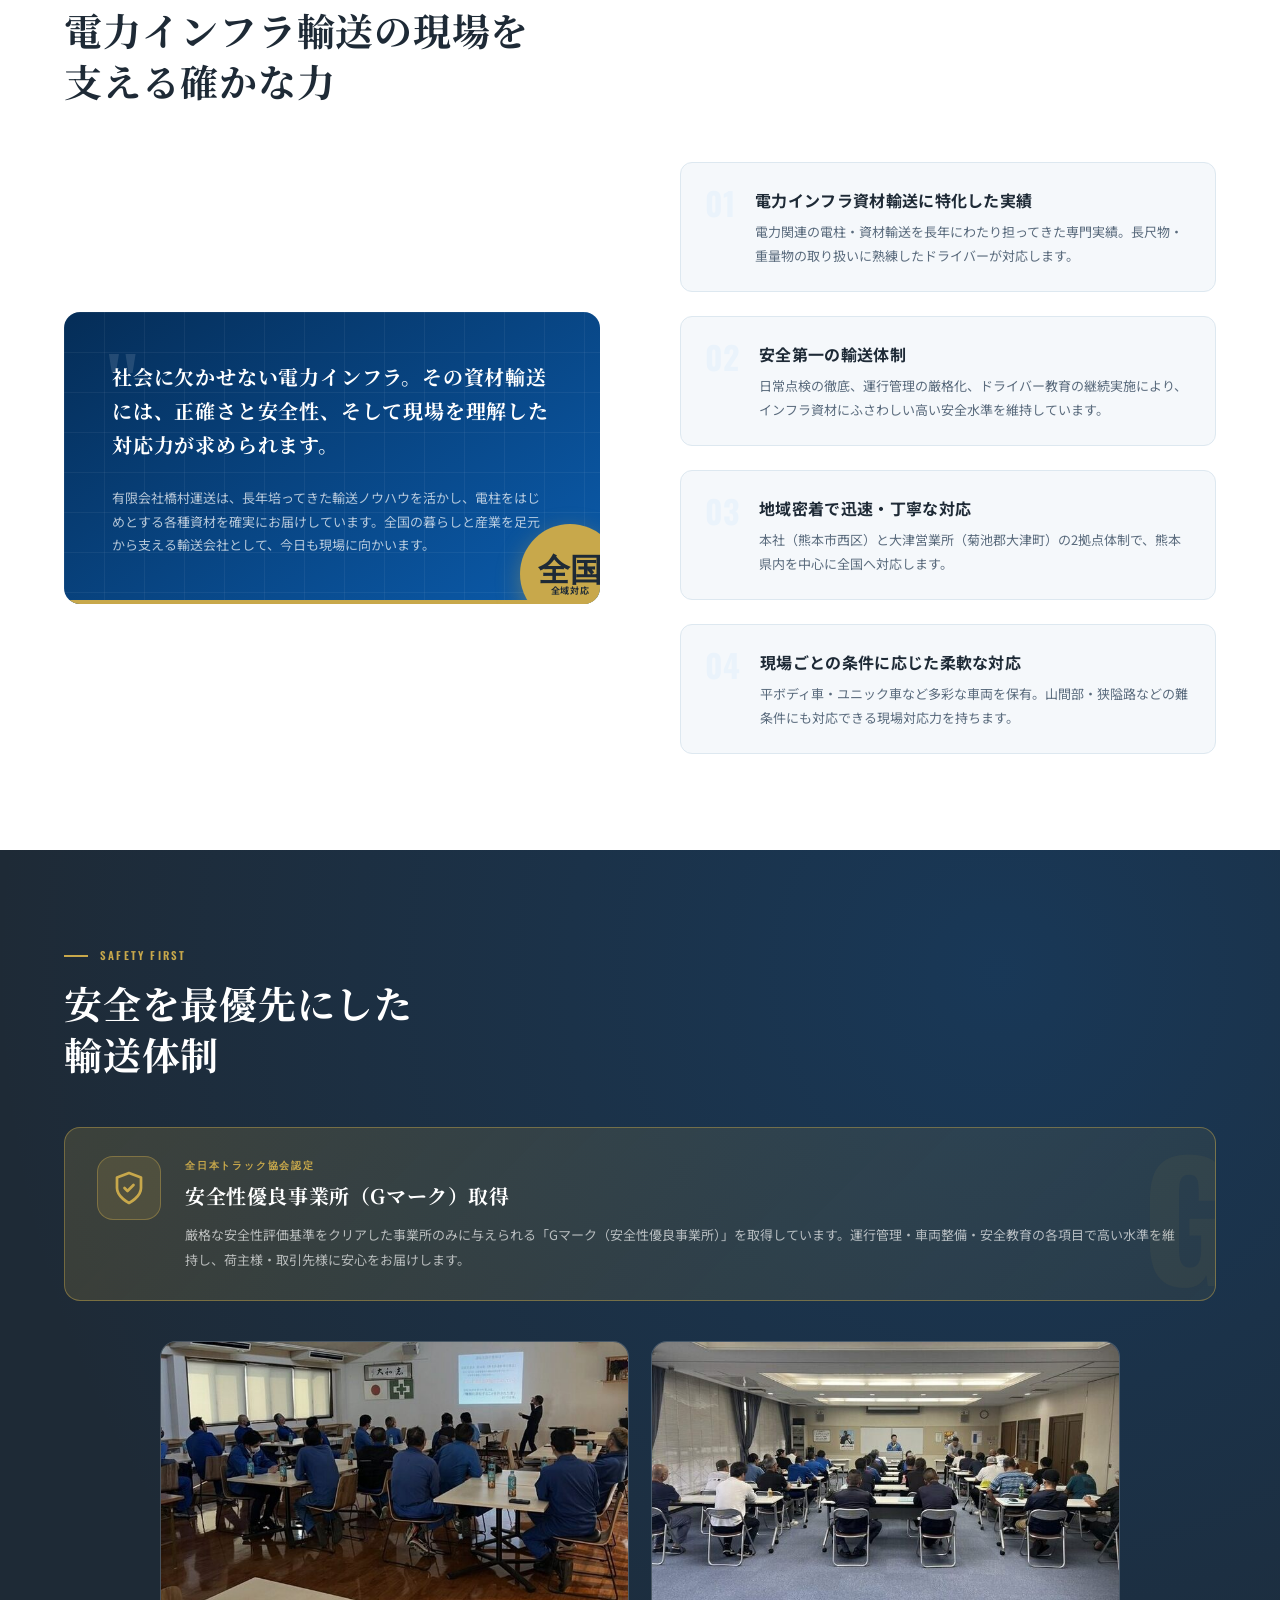
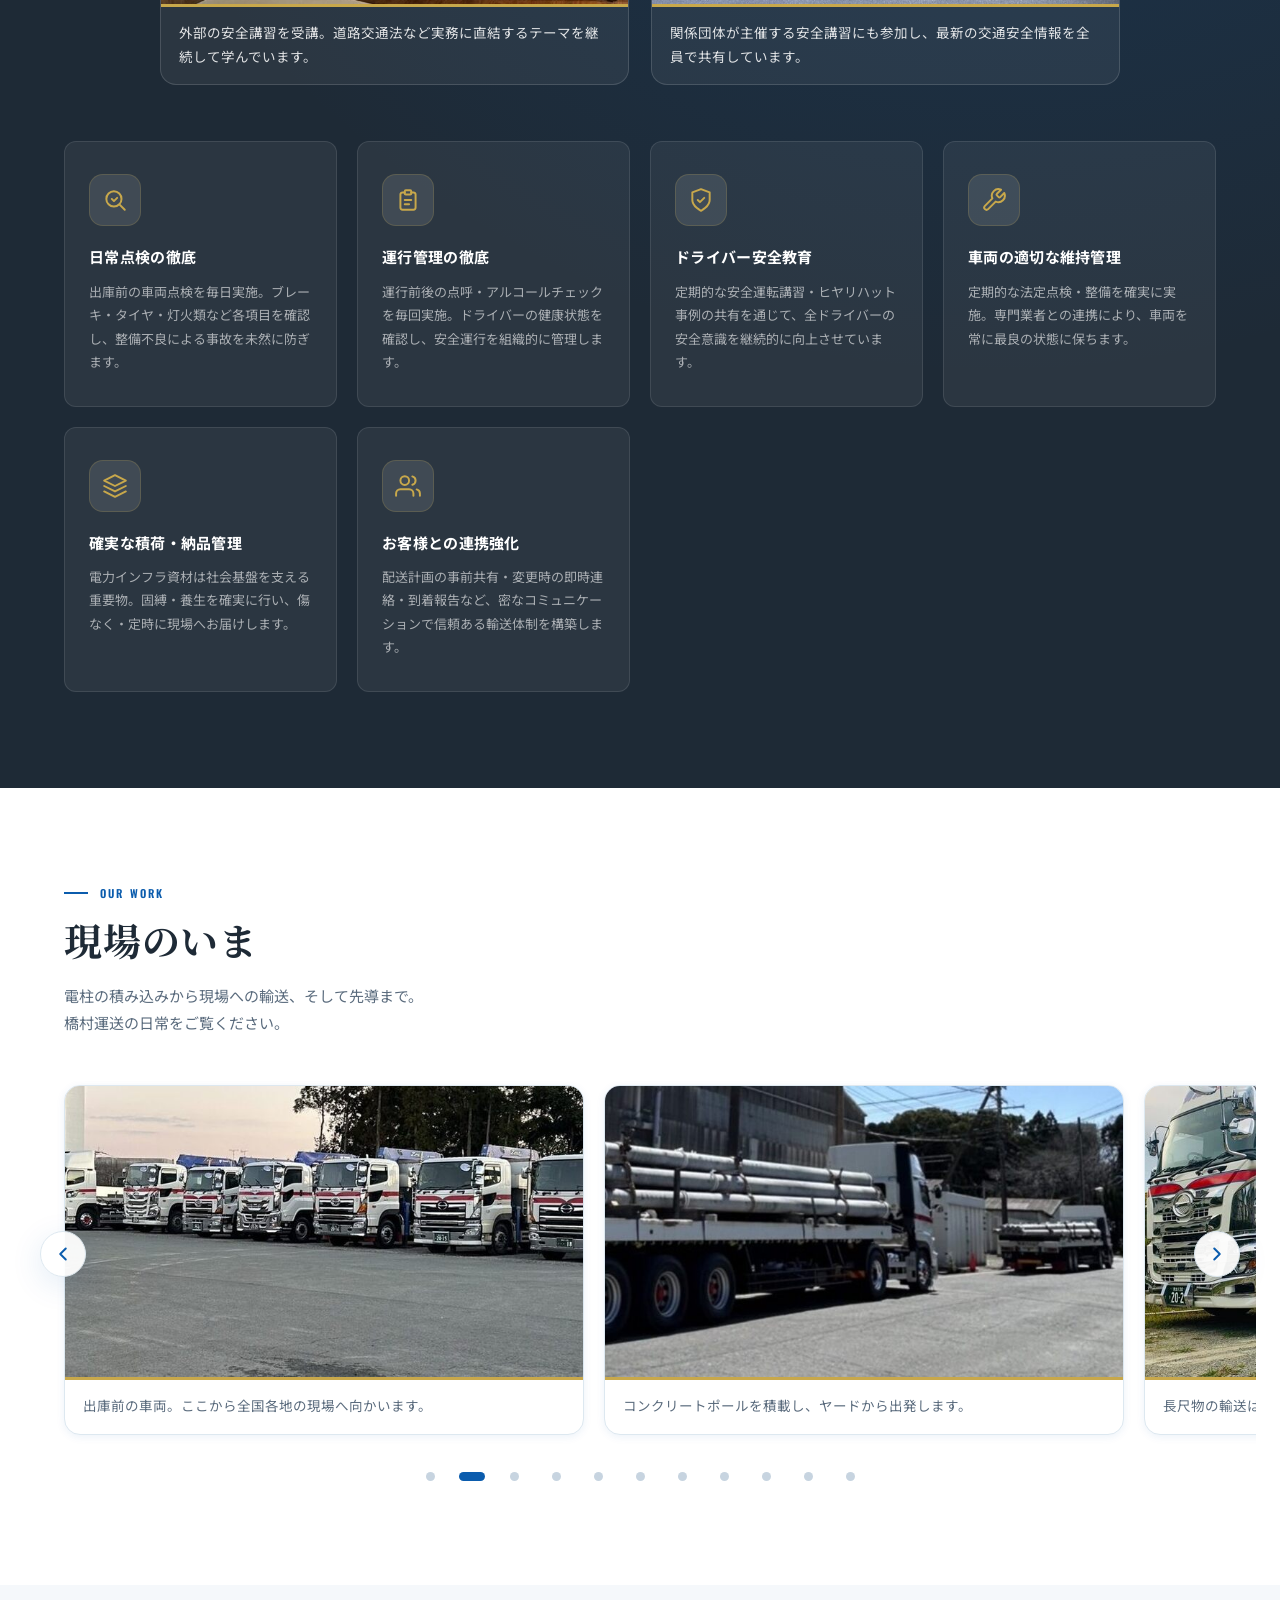
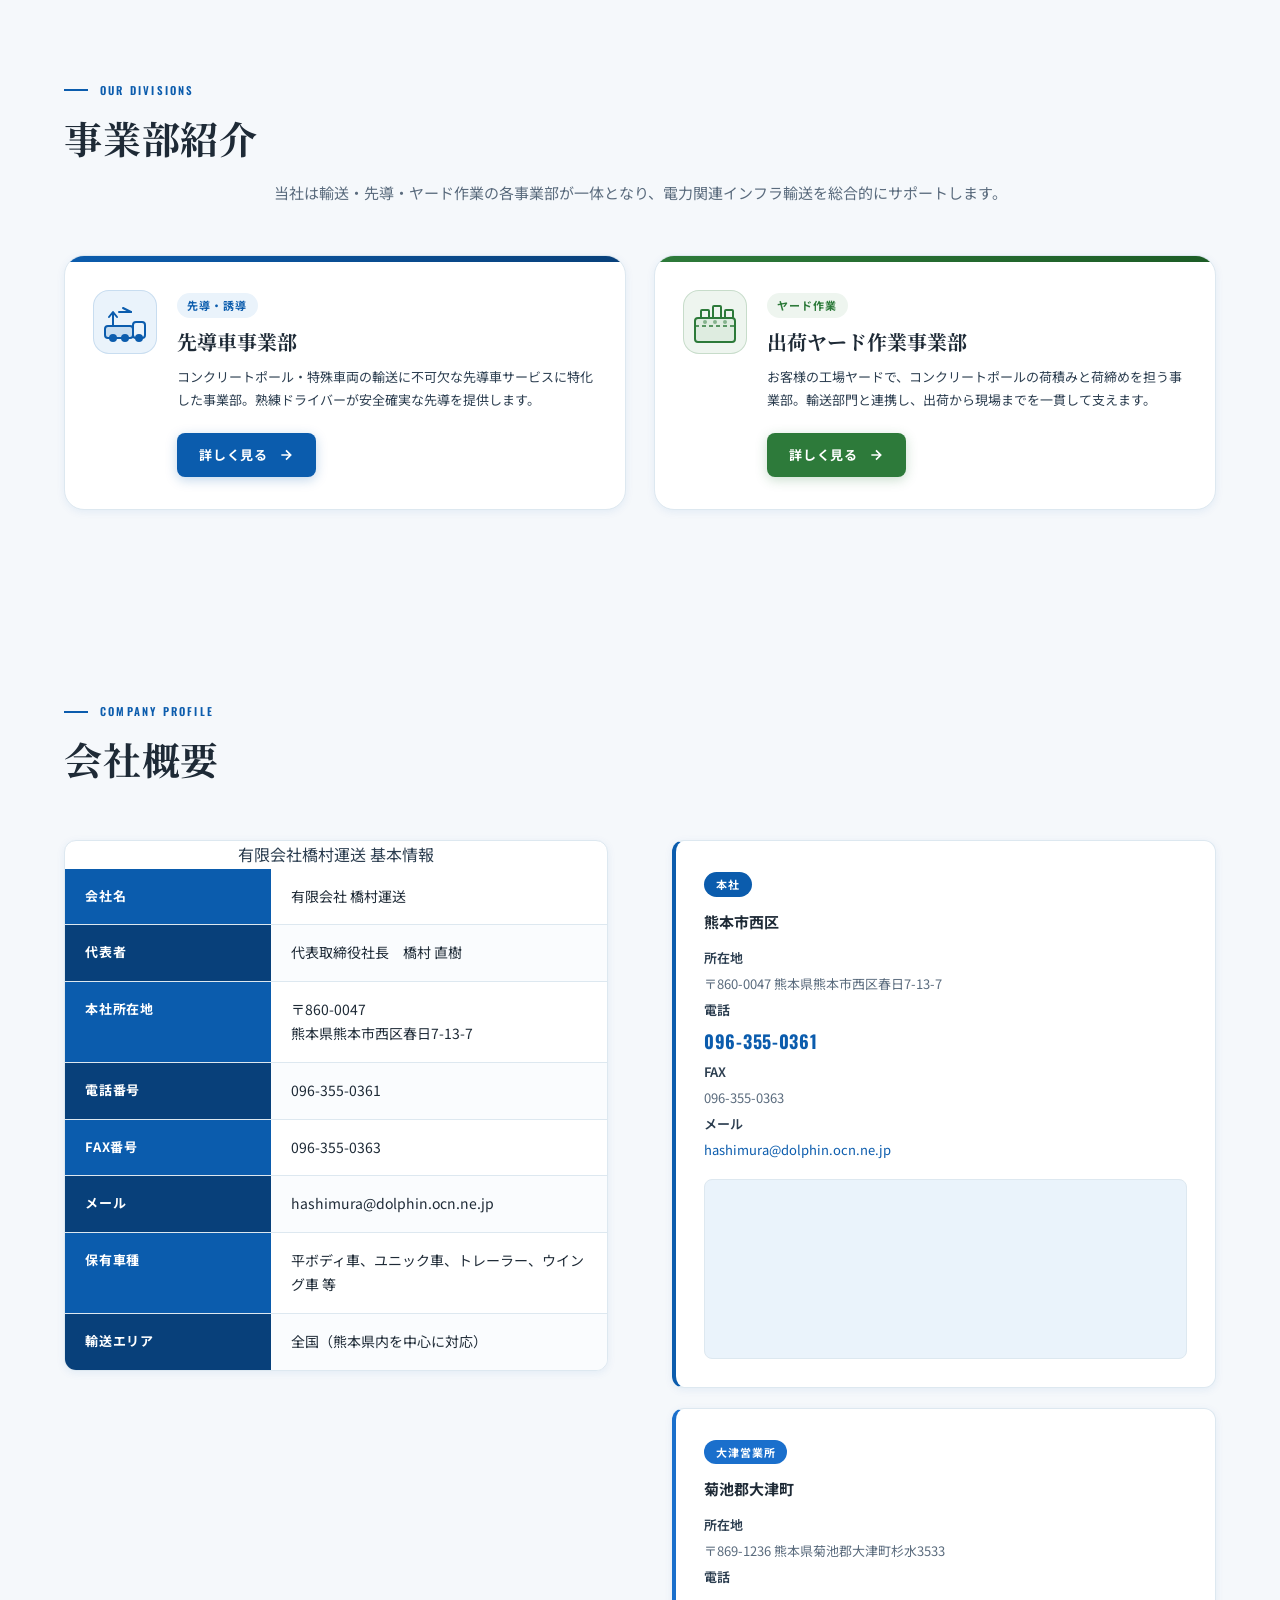
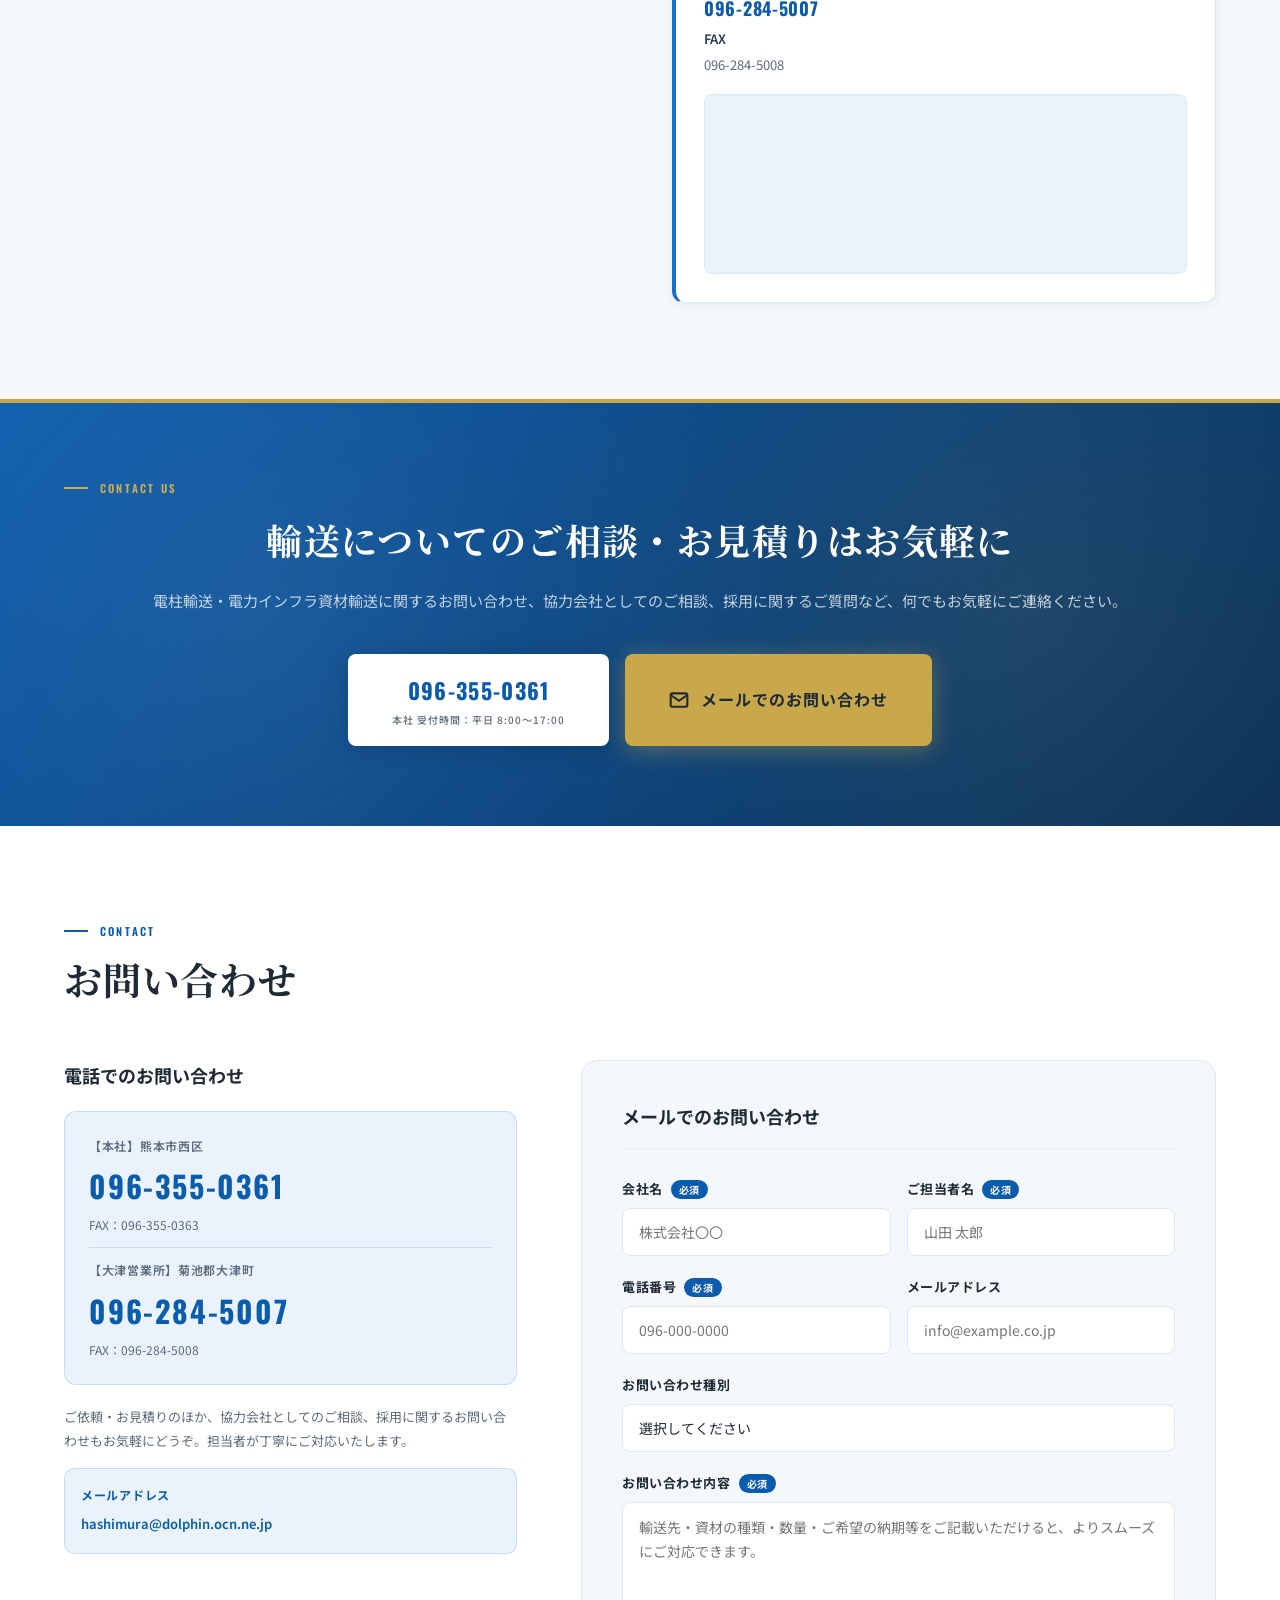
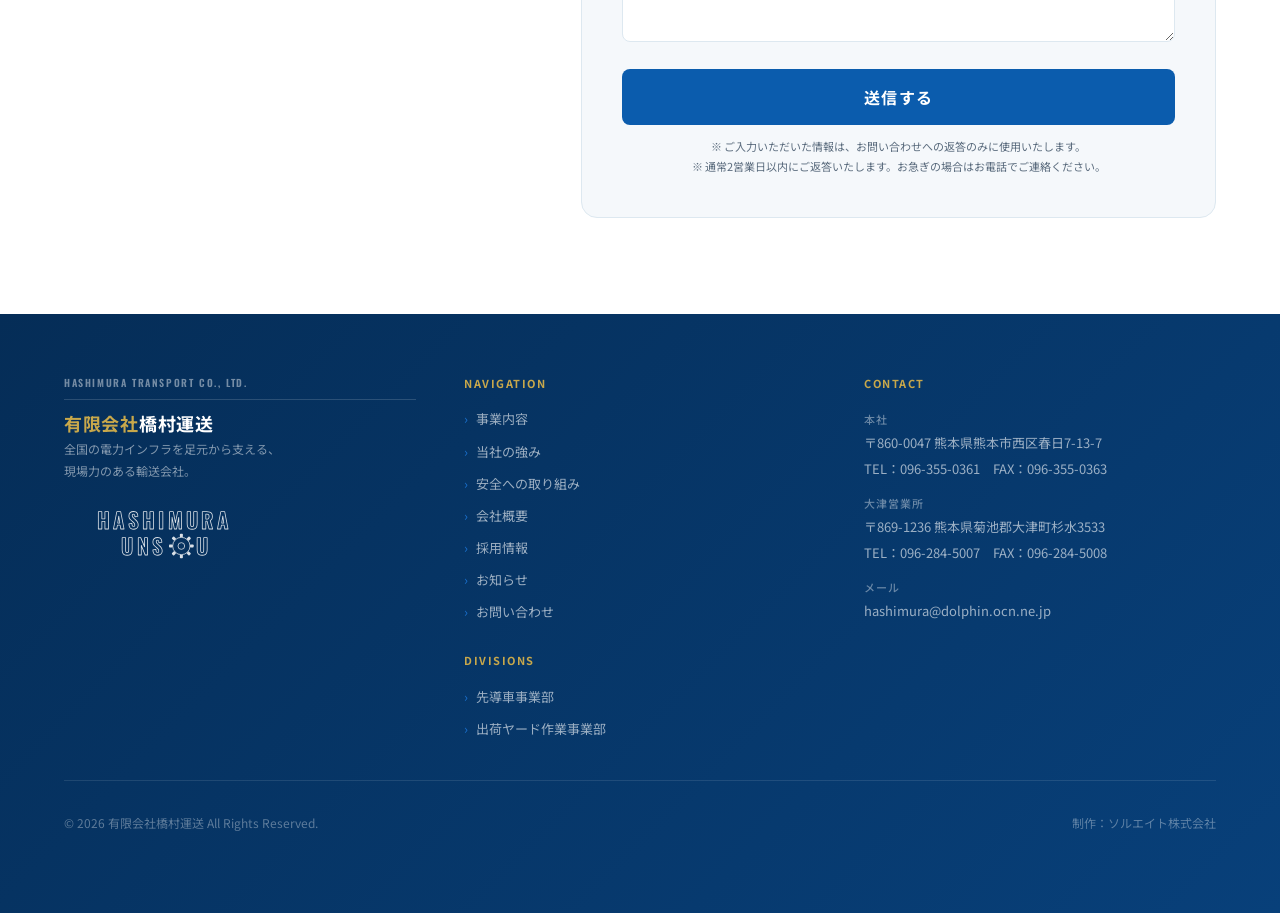
==== commit 43a404ee: "車両写真の構図を作り直し、掲載写真を16:9に統一 被写体が枠からずれて見えていた原因は、元写真のどれもが下半分を路面に 占められ、車両が上に寄っていたこと。そこへ縦横比の違う枠を当てていたため、 表" ====
--- a/index.html
+++ b/index.html
@@ -277,14 +277,14 @@
   <div class="container">
     <div class="fleet-photos fade-in">
       <figure class="fleet-photo">
-        <img src="images/fleet-lineup.jpg" srcset="images/fleet-lineup-sm.jpg 480w, images/fleet-lineup-md.jpg 720w, images/fleet-lineup.jpg 900w" sizes="(max-width: 600px) 88vw, (max-width: 900px) 60vw, 560px" width="870" height="520" loading="lazy"
+        <img src="images/fleet-lineup.jpg" srcset="images/fleet-lineup-sm.jpg 480w, images/fleet-lineup-md.jpg 720w, images/fleet-lineup.jpg 870w" sizes="(max-width: 600px) 88vw, (max-width: 900px) 60vw, 560px" width="870" height="489" loading="lazy"
              alt="出庫を待つ橋村運送の車両群。クレーンを搭載した平ボディ車が並ぶ">
         <figcaption class="fleet-photo__caption">
           出庫前の車両。全国の現場へ、今日も走ります。
         </figcaption>
       </figure>
       <figure class="fleet-photo">
-        <img src="images/fleet-unic.jpg" srcset="images/fleet-unic-sm.jpg 480w, images/fleet-unic-md.jpg 720w, images/fleet-unic.jpg 900w" sizes="(max-width: 600px) 88vw, (max-width: 900px) 60vw, 560px" width="870" height="700" loading="lazy"
+        <img src="images/fleet-unic.jpg" srcset="images/fleet-unic-sm.jpg 480w, images/fleet-unic-md.jpg 720w, images/fleet-unic.jpg 870w" sizes="(max-width: 600px) 88vw, (max-width: 900px) 60vw, 560px" width="870" height="489" loading="lazy"
              alt="コンクリートポールを積載した橋村運送のユニック車（クレーン付平ボディ車）">
         <figcaption class="fleet-photo__caption">
           クレーン付ユニック車。現場での積み降ろしまで一貫して対応します。
@@ -501,14 +501,14 @@
     <!-- 安全教育の様子 -->
     <div class="safety-photos fade-in">
       <figure class="safety-photo">
-        <img src="images/safety-meeting.jpg" srcset="images/safety-meeting-sm.jpg 480w, images/safety-meeting-md.jpg 720w, images/safety-meeting.jpg 900w" sizes="(max-width: 780px) 88vw, 44vw" width="900" height="538" loading="lazy" decoding="async"
+        <img src="images/safety-meeting.jpg" srcset="images/safety-meeting-sm.jpg 480w, images/safety-meeting-md.jpg 720w, images/safety-meeting.jpg 900w" sizes="(max-width: 780px) 88vw, 44vw" width="900" height="506" loading="lazy" decoding="async"
              alt="外部の安全講習を受講する様子。道路交通法をテーマにした資料が映し出されている">
         <figcaption class="safety-photo__caption">
           外部の安全講習を受講。道路交通法など実務に直結するテーマを継続して学んでいます。
         </figcaption>
       </figure>
       <figure class="safety-photo">
-        <img src="images/safety-training.jpg" srcset="images/safety-training-sm.jpg 480w, images/safety-training-md.jpg 720w, images/safety-training.jpg 900w" sizes="(max-width: 780px) 88vw, 44vw" width="900" height="609" loading="lazy" decoding="async"
+        <img src="images/safety-training.jpg" srcset="images/safety-training-sm.jpg 480w, images/safety-training-md.jpg 720w, images/safety-training.jpg 900w" sizes="(max-width: 780px) 88vw, 44vw" width="900" height="506" loading="lazy" decoding="async"
              alt="外部会場で行われる安全講習を、多数のドライバーとともに受講する様子">
         <figcaption class="safety-photo__caption">
           関係団体が主催する安全講習にも参加し、最新の交通安全情報を全員で共有しています。
@@ -597,14 +597,14 @@
         aria-label="現場の写真一覧（横にスクロールできます）">
       <li class="gallery__item">
         <figure class="gallery__figure">
-          <img src="images/gallery-01.jpg" srcset="images/gallery-01-sm.jpg 480w, images/gallery-01-md.jpg 720w, images/gallery-01.jpg 900w" sizes="(max-width: 600px) 88vw, (max-width: 900px) 60vw, 560px" width="900" height="507" loading="lazy" decoding="async"
+          <img src="images/gallery-01.jpg" srcset="images/gallery-01-sm.jpg 480w, images/gallery-01-md.jpg 720w, images/gallery-01.jpg 780w" sizes="(max-width: 600px) 88vw, (max-width: 900px) 60vw, 560px" width="780" height="439" loading="lazy" decoding="async"
                alt="出庫前に整列した橋村運送の車両。夕暮れの車庫に平ボディ車が並ぶ">
           <figcaption class="gallery__caption">出庫前の車両。ここから全国各地の現場へ向かいます。</figcaption>
         </figure>
       </li>
       <li class="gallery__item">
         <figure class="gallery__figure">
-          <img src="images/gallery-02.jpg" srcset="images/gallery-02-sm.jpg 480w, images/gallery-02-md.jpg 720w, images/gallery-02.jpg 900w" sizes="(max-width: 600px) 88vw, (max-width: 900px) 60vw, 560px" width="900" height="640" loading="lazy" decoding="async"
+          <img src="images/gallery-02.jpg" srcset="images/gallery-02-sm.jpg 480w, images/gallery-02-md.jpg 720w, images/gallery-02.jpg 900w" sizes="(max-width: 600px) 88vw, (max-width: 900px) 60vw, 560px" width="900" height="506" loading="lazy" decoding="async"
                alt="コンクリートポールを満載してヤードを出発するトレーラー">
           <figcaption class="gallery__caption">コンクリートポールを積載し、ヤードから出発します。</figcaption>
         </figure>
@@ -618,56 +618,56 @@
       </li>
       <li class="gallery__item">
         <figure class="gallery__figure">
-          <img src="images/gallery-04.jpg" srcset="images/gallery-04-sm.jpg 480w, images/gallery-04-md.jpg 720w, images/gallery-04.jpg 900w" sizes="(max-width: 600px) 88vw, (max-width: 900px) 60vw, 560px" width="900" height="455" loading="lazy" decoding="async"
+          <img src="images/gallery-04.jpg" srcset="images/gallery-04-sm.jpg 480w, images/gallery-04-md.jpg 600w, images/gallery-04.jpg 900w" sizes="(max-width: 600px) 88vw, (max-width: 900px) 60vw, 560px" width="900" height="506" loading="lazy" decoding="async"
                alt="工場前の道路を走る、電柱を積んだ長尺トレーラー">
           <figcaption class="gallery__caption">工場から現場へ。長尺トレーラーで運びます。</figcaption>
         </figure>
       </li>
       <li class="gallery__item">
         <figure class="gallery__figure">
-          <img src="images/gallery-05.jpg" srcset="images/gallery-05-sm.jpg 480w, images/gallery-05-md.jpg 720w, images/gallery-05.jpg 900w" sizes="(max-width: 600px) 88vw, (max-width: 900px) 60vw, 560px" width="900" height="610" loading="lazy" decoding="async"
+          <img src="images/gallery-05.jpg" srcset="images/gallery-05-sm.jpg 480w, images/gallery-05-md.jpg 720w, images/gallery-05.jpg 900w" sizes="(max-width: 600px) 88vw, (max-width: 900px) 60vw, 560px" width="900" height="506" loading="lazy" decoding="async"
                alt="クレーンを搭載した橋村運送のユニック車の全体像">
           <figcaption class="gallery__caption">クレーン付ユニック車。積み降ろしまで対応します。</figcaption>
         </figure>
       </li>
       <li class="gallery__item">
         <figure class="gallery__figure">
-          <img src="images/gallery-06.jpg" srcset="images/gallery-06-sm.jpg 480w, images/gallery-06-md.jpg 720w, images/gallery-06.jpg 900w" sizes="(max-width: 600px) 88vw, (max-width: 900px) 60vw, 560px" width="900" height="641" loading="lazy" decoding="async"
+          <img src="images/gallery-06.jpg" srcset="images/gallery-06-sm.jpg 480w, images/gallery-06-md.jpg 720w, images/gallery-06.jpg 880w" sizes="(max-width: 600px) 88vw, (max-width: 900px) 60vw, 560px" width="880" height="495" loading="lazy" decoding="async"
                alt="クレーンを格納したユニック車。竹林を背にした車庫での一枚">
           <figcaption class="gallery__caption">現場での積み降ろしに備えるユニック車。</figcaption>
         </figure>
       </li>
       <li class="gallery__item">
         <figure class="gallery__figure">
-          <img src="images/gallery-07.jpg" srcset="images/gallery-07-sm.jpg 480w, images/gallery-07-md.jpg 720w, images/gallery-07.jpg 900w" sizes="(max-width: 600px) 88vw, (max-width: 900px) 60vw, 560px" width="900" height="579" loading="lazy" decoding="async"
+          <img src="images/gallery-07.jpg" srcset="images/gallery-07-sm.jpg 480w, images/gallery-07-md.jpg 720w, images/gallery-07.jpg 900w" sizes="(max-width: 600px) 88vw, (max-width: 900px) 60vw, 560px" width="900" height="506" loading="lazy" decoding="async"
                alt="竹林を背に並ぶ橋村運送の車両群">
           <figcaption class="gallery__caption">出番を待つ車両。平ボディ車とユニック車を保有しています。</figcaption>
         </figure>
       </li>
       <li class="gallery__item">
         <figure class="gallery__figure">
-          <img src="images/gallery-08.jpg" srcset="images/gallery-08-sm.jpg 480w, images/gallery-08-md.jpg 720w, images/gallery-08.jpg 900w" sizes="(max-width: 600px) 88vw, (max-width: 900px) 60vw, 560px" width="900" height="507" loading="lazy" decoding="async"
+          <img src="images/gallery-08.jpg" srcset="images/gallery-08-sm.jpg 480w, images/gallery-08-md.jpg 720w, images/gallery-08.jpg 900w" sizes="(max-width: 600px) 88vw, (max-width: 900px) 60vw, 560px" width="900" height="506" loading="lazy" decoding="async"
                alt="橋村運送のトラックを正面から捉えた一枚">
           <figcaption class="gallery__caption">出発前の一台。安全は日々の点検から始まります。</figcaption>
         </figure>
       </li>
       <li class="gallery__item">
         <figure class="gallery__figure">
-          <img src="images/yard-loading.jpg" srcset="images/yard-loading-sm.jpg 480w, images/yard-loading-md.jpg 720w, images/yard-loading.jpg 870w" sizes="(max-width: 600px) 88vw, (max-width: 900px) 60vw, 560px" width="870" height="652" loading="lazy" decoding="async"
+          <img src="images/yard-loading.jpg" srcset="images/yard-loading-sm.jpg 480w, images/yard-loading-md.jpg 720w, images/yard-loading.jpg 870w" sizes="(max-width: 600px) 88vw, (max-width: 900px) 60vw, 560px" width="870" height="489" loading="lazy" decoding="async"
                alt="ヤードでクレーン付き車両2台を使い、コンクリートポールを平ボディ車へ積み付ける様子">
           <figcaption class="gallery__caption">ヤードでの荷積み。複数名で声を掛け合いながら積み付けます。</figcaption>
         </figure>
       </li>
       <li class="gallery__item">
         <figure class="gallery__figure">
-          <img src="images/fleet-new.jpg" srcset="images/fleet-new-sm.jpg 480w, images/fleet-new-md.jpg 720w, images/fleet-new.jpg 870w" sizes="(max-width: 600px) 88vw, (max-width: 900px) 60vw, 560px" width="870" height="652" loading="lazy" decoding="async"
+          <img src="images/fleet-new.jpg" srcset="images/fleet-new-sm.jpg 480w, images/fleet-new-md.jpg 720w, images/fleet-new.jpg 800w" sizes="(max-width: 600px) 88vw, (max-width: 900px) 60vw, 560px" width="800" height="450" loading="lazy" decoding="async"
                alt="橋村運送の大型平ボディ車を正面から捉えた一枚">
           <figcaption class="gallery__caption">計画的に車両を更新し、安全性と輸送品質を保っています。</figcaption>
         </figure>
       </li>
       <li class="gallery__item">
         <figure class="gallery__figure">
-          <img src="images/team-photo.jpg" srcset="images/team-photo-sm.jpg 480w, images/team-photo-md.jpg 720w, images/team-photo.jpg 870w" sizes="(max-width: 600px) 88vw, (max-width: 900px) 60vw, 560px" width="870" height="500" loading="lazy" decoding="async"
+          <img src="images/team-photo.jpg" srcset="images/team-photo-sm.jpg 480w, images/team-photo-md.jpg 720w, images/team-photo.jpg 870w" sizes="(max-width: 600px) 88vw, (max-width: 900px) 60vw, 560px" width="870" height="489" loading="lazy" decoding="async"
                alt="車庫に並ぶ車両の前に集まった有限会社橋村運送の社員一同">
           <figcaption class="gallery__caption">現場を支える社員一同。ベテランから若手までが揃います。</figcaption>
         </figure>
--- a/css/style.css
+++ b/css/style.css
@@ -1951,6 +1951,9 @@
   display: block;
   width: 100%;
   height: auto;
+  aspect-ratio: 16 / 9;
+  object-fit: cover;
+  background: var(--bg-light);
 }
 .fleet-photo__caption {
   padding: 14px 18px 16px;
@@ -2014,7 +2017,7 @@
   width: 100%;
   height: auto;
   aspect-ratio: 16 / 9;
-  object-fit: contain;
+  object-fit: cover;
   background: var(--bg-light);
 }
 .gallery__caption {
